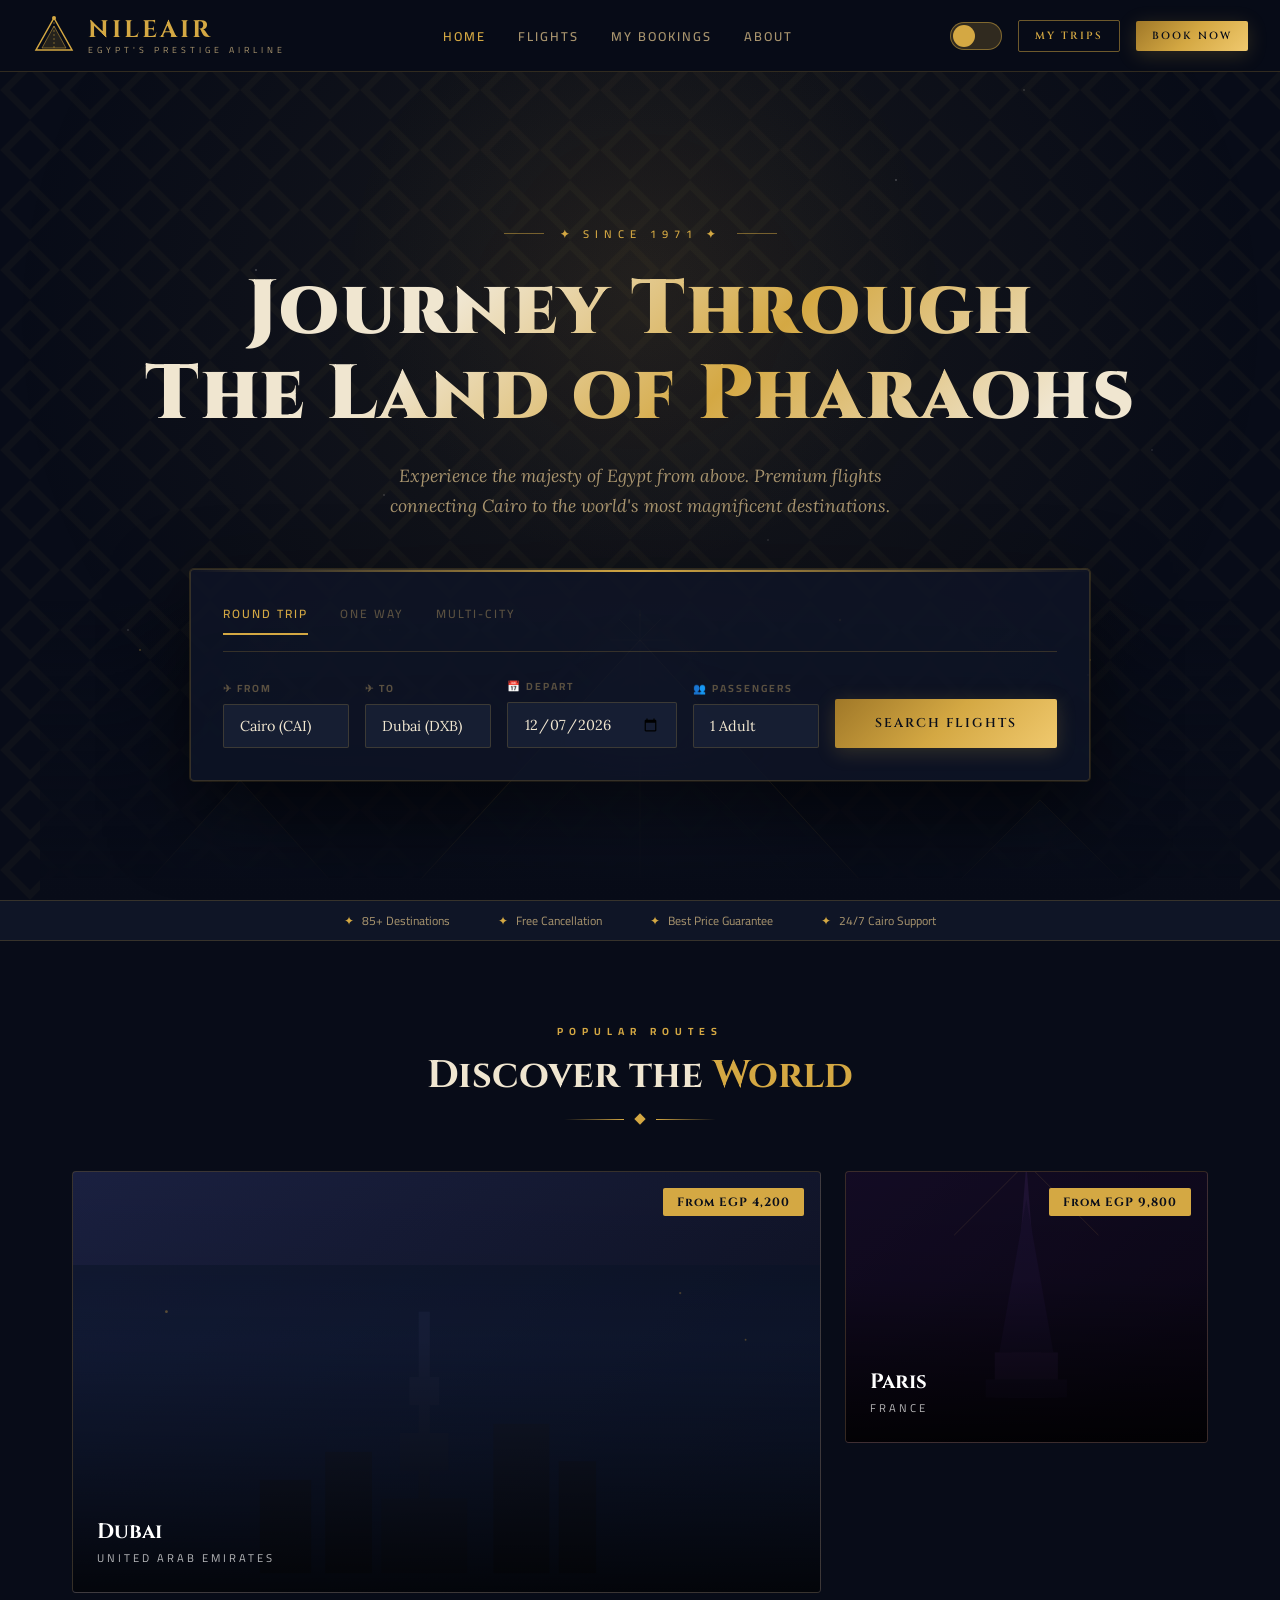
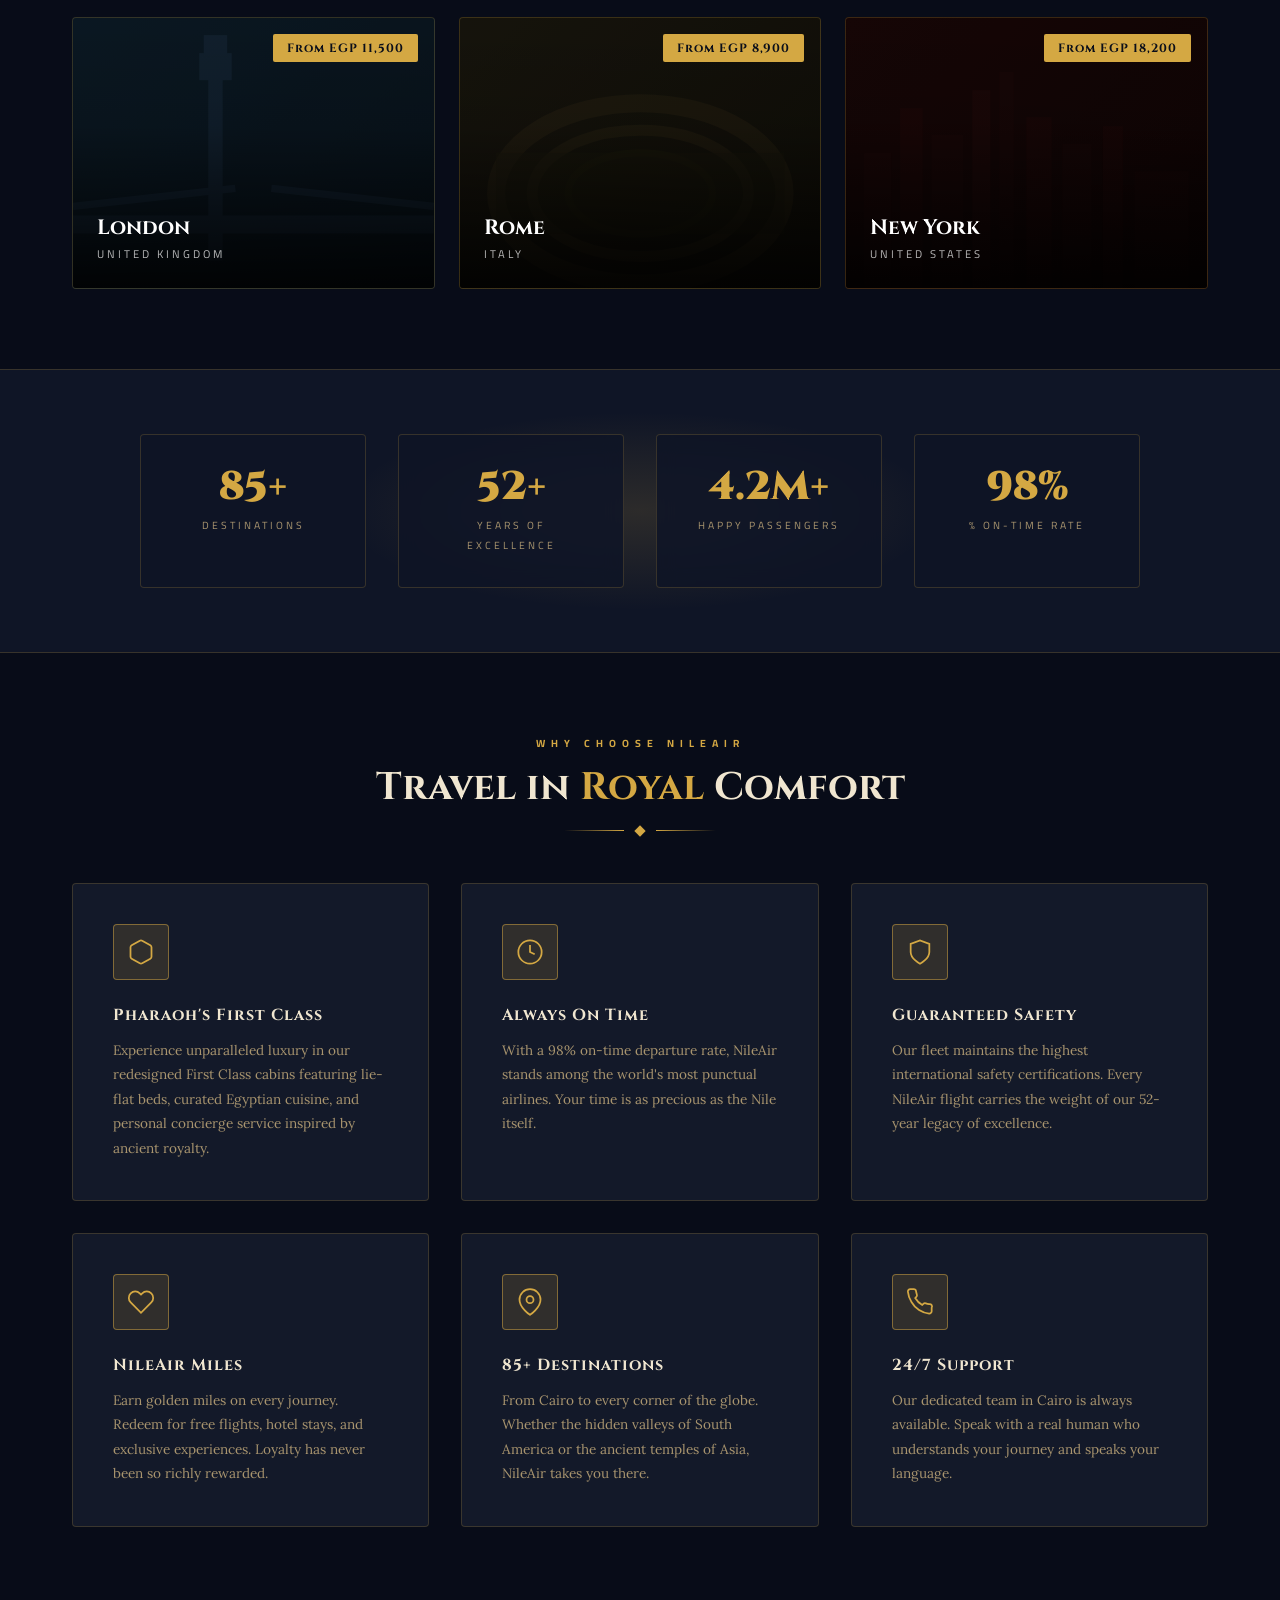
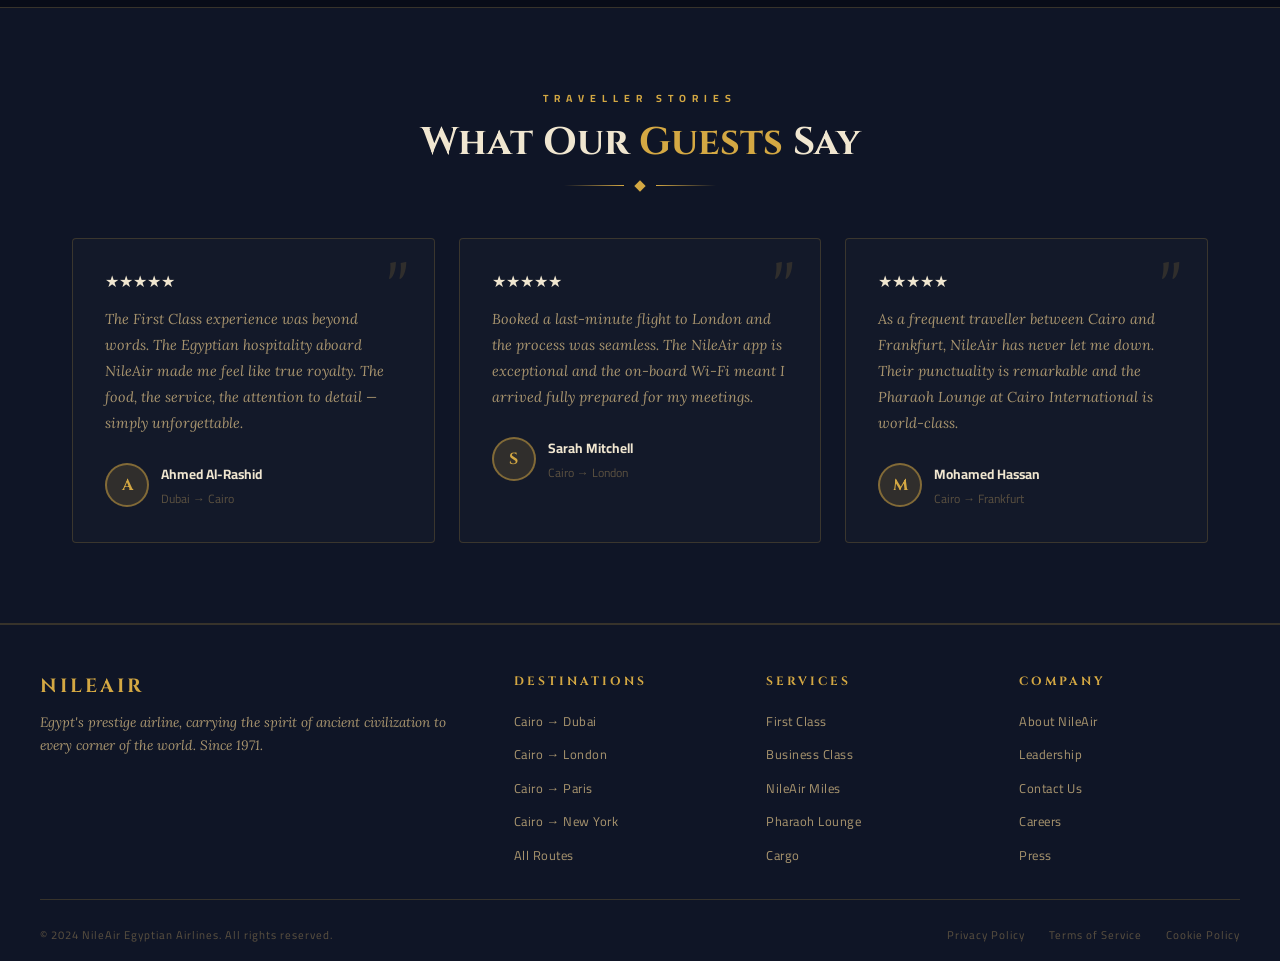
==== index.html @ d5fe1388 "Rename Nileair.html to index.html" ====
<!doctype html>
<html lang="en" data-theme="dark">
  <head>
    <meta charset="UTF-8" />
    <meta name="viewport" content="width=device-width, initial-scale=1.0" />
    <title>NileAir — Egypt's Prestige Airline</title>
    <link rel="preconnect" href="https://fonts.googleapis.com" />
    <link
      href="https://fonts.googleapis.com/css2?family=Cinzel:wght@400;600;700;900&family=Lora:ital,wght@0,400;0,500;0,600;1,400&family=Cairo:wght@300;400;600;700&display=swap"
      rel="stylesheet"
    />
    <link rel="icon" type="image/jpeg" href="plane.png" />

    <style>
      /* ═══════════════════════════════════════════════
   THEME VARIABLES
═══════════════════════════════════════════════ */
      :root[data-theme="dark"] {
        --bg-primary: #080c18;
        --bg-secondary: #0f1526;
        --bg-card: #131929;
        --bg-elevated: #1a2238;
        --bg-glass: rgba(15, 21, 38, 0.85);
        --gold: #d4a843;
        --gold-light: #f0c96e;
        --gold-dark: #a07828;
        --gold-glow: rgba(212, 168, 67, 0.15);
        --accent: #e8c06a;
        --text-primary: #f0e6d0;
        --text-secondary: #a8946e;
        --text-muted: #5a5040;
        --text-on-gold: #0a0e1a;
        --border: rgba(212, 168, 67, 0.2);
        --border-bright: rgba(212, 168, 67, 0.5);
        --shadow: rgba(0, 0, 0, 0.6);
        --shadow-gold: rgba(212, 168, 67, 0.2);
        --nav-bg: rgba(8, 12, 24, 0.95);
        --input-bg: rgba(26, 34, 56, 0.8);
        --success: #4caf84;
        --danger: #e05252;
        --pattern-opacity: 0.04;
        --star-opacity: 1;
      }

      :root[data-theme="light"] {
        --bg-primary: #faf6ee;
        --bg-secondary: #f3ece0;
        --bg-card: #ffffff;
        --bg-elevated: #fff9f0;
        --bg-glass: rgba(250, 246, 238, 0.9);
        --gold: #b8860b;
        --gold-light: #d4a843;
        --gold-dark: #8b6408;
        --gold-glow: rgba(184, 134, 11, 0.1);
        --accent: #c9960c;
        --text-primary: #1a1408;
        --text-secondary: #5a4020;
        --text-muted: #a08040;
        --text-on-gold: #ffffff;
        --border: rgba(184, 134, 11, 0.25);
        --border-bright: rgba(184, 134, 11, 0.6);
        --shadow: rgba(80, 60, 0, 0.15);
        --shadow-gold: rgba(184, 134, 11, 0.15);
        --nav-bg: rgba(250, 246, 238, 0.97);
        --input-bg: rgba(255, 255, 255, 0.9);
        --success: #2e7d52;
        --danger: #c0392b;
        --pattern-opacity: 0.06;
        --star-opacity: 0;
      }

      /* ═══════════════════════════════════════════════
   RESET & BASE
═══════════════════════════════════════════════ */
      *,
      *::before,
      *::after {
        box-sizing: border-box;
        margin: 0;
        padding: 0;
      }

      html {
        scroll-behavior: smooth;
      }

      body {
        font-family: "Lora", serif;
        background: var(--bg-primary);
        color: var(--text-primary);
        min-height: 100vh;
        overflow-x: hidden;
        transition:
          background 0.4s,
          color 0.4s;
      }

      /* Starfield BG for dark theme */
      body::before {
        content: "";
        position: fixed;
        inset: 0;
        background-image:
          radial-gradient(
            1px 1px at 20% 30%,
            rgba(255, 255, 255, 0.6) 0%,
            transparent 100%
          ),
          radial-gradient(
            1px 1px at 80% 10%,
            rgba(255, 255, 255, 0.4) 0%,
            transparent 100%
          ),
          radial-gradient(
            1px 1px at 60% 60%,
            rgba(255, 255, 255, 0.3) 0%,
            transparent 100%
          ),
          radial-gradient(
            1px 1px at 40% 80%,
            rgba(255, 255, 255, 0.5) 0%,
            transparent 100%
          ),
          radial-gradient(
            1px 1px at 90% 50%,
            rgba(255, 255, 255, 0.3) 0%,
            transparent 100%
          ),
          radial-gradient(
            1px 1px at 10% 70%,
            rgba(255, 255, 255, 0.4) 0%,
            transparent 100%
          ),
          radial-gradient(
            1px 1px at 70% 20%,
            rgba(255, 255, 255, 0.6) 0%,
            transparent 100%
          ),
          radial-gradient(
            1px 1px at 50% 45%,
            rgba(255, 255, 255, 0.3) 0%,
            transparent 100%
          ),
          radial-gradient(
            1px 1px at 30% 55%,
            rgba(255, 255, 255, 0.4) 0%,
            transparent 100%
          ),
          radial-gradient(
            1px 1px at 85% 75%,
            rgba(255, 255, 255, 0.5) 0%,
            transparent 100%
          );
        opacity: var(--star-opacity);
        pointer-events: none;
        z-index: 0;
        transition: opacity 0.4s;
      }

      /* Egyptian geometric pattern overlay */
      body::after {
        content: "";
        position: fixed;
        inset: 0;
        background-image: url("data:image/svg+xml,%3Csvg width='60' height='60' viewBox='0 0 60 60' xmlns='http://www.w3.org/2000/svg'%3E%3Cg fill='none' fill-rule='evenodd'%3E%3Cg fill='%23d4a843' fill-opacity='1'%3E%3Cpath d='M30 0 L60 30 L30 60 L0 30 Z M30 10 L50 30 L30 50 L10 30 Z'/%3E%3C/g%3E%3C/g%3E%3C/svg%3E");
        background-size: 60px 60px;
        opacity: var(--pattern-opacity);
        pointer-events: none;
        z-index: 0;
        transition: opacity 0.4s;
      }

      /* ═══════════════════════════════════════════════
   NAVIGATION
═══════════════════════════════════════════════ */
      nav {
        position: fixed;
        top: 0;
        left: 0;
        right: 0;
        z-index: 1000;
        background: var(--nav-bg);
        backdrop-filter: blur(20px);
        border-bottom: 1px solid var(--border);
        padding: 0 2rem;
        height: 72px;
        display: flex;
        align-items: center;
        justify-content: space-between;
        transition: all 0.4s;
      }

      .nav-logo {
        display: flex;
        align-items: center;
        gap: 12px;
        cursor: pointer;
        text-decoration: none;
      }

      .nav-logo-icon {
        width: 44px;
        height: 44px;
        position: relative;
      }

      .logo-text {
        font-family: "Cinzel", serif;
        font-size: 1.5rem;
        font-weight: 700;
        color: var(--gold);
        letter-spacing: 3px;
        text-transform: uppercase;
      }

      .logo-sub {
        font-family: "Cairo", sans-serif;
        font-size: 0.55rem;
        color: var(--text-secondary);
        letter-spacing: 4px;
        text-transform: uppercase;
        display: block;
        margin-top: -4px;
      }

      .nav-links {
        display: flex;
        align-items: center;
        gap: 2rem;
        list-style: none;
      }

      .nav-links a {
        font-family: "Cairo", sans-serif;
        font-size: 0.8rem;
        font-weight: 600;
        color: var(--text-secondary);
        text-decoration: none;
        letter-spacing: 2px;
        text-transform: uppercase;
        transition: color 0.3s;
        cursor: pointer;
      }

      .nav-links a:hover,
      .nav-links a.active {
        color: var(--gold);
      }

      .nav-actions {
        display: flex;
        align-items: center;
        gap: 1rem;
      }

      .theme-toggle {
        width: 52px;
        height: 28px;
        border-radius: 14px;
        background: var(--border);
        border: 1px solid var(--border-bright);
        cursor: pointer;
        position: relative;
        transition: all 0.3s;
        flex-shrink: 0;
      }

      .theme-toggle::after {
        content: "";
        position: absolute;
        width: 22px;
        height: 22px;
        border-radius: 50%;
        background: var(--gold);
        top: 2px;
        left: 2px;
        transition: transform 0.3s;
      }

      [data-theme="light"] .theme-toggle::after {
        transform: translateX(24px);
      }

      .btn {
        font-family: "Cinzel", serif;
        font-size: 0.7rem;
        font-weight: 600;
        letter-spacing: 2px;
        text-transform: uppercase;
        padding: 10px 24px;
        border-radius: 2px;
        cursor: pointer;
        transition: all 0.3s;
        border: none;
        text-decoration: none;
        display: inline-flex;
        align-items: center;
        gap: 8px;
      }

      .btn-gold {
        background: linear-gradient(
          135deg,
          var(--gold-dark),
          var(--gold),
          var(--gold-light)
        );
        color: var(--text-on-gold);
        box-shadow: 0 4px 20px var(--shadow-gold);
      }

      .btn-gold:hover {
        transform: translateY(-2px);
        box-shadow: 0 8px 30px var(--shadow-gold);
      }

      .btn-outline {
        background: transparent;
        color: var(--gold);
        border: 1px solid var(--border-bright);
      }

      .btn-outline:hover {
        background: var(--gold-glow);
        border-color: var(--gold);
      }

      .btn-lg {
        padding: 16px 40px;
        font-size: 0.8rem;
      }
      .btn-sm {
        padding: 8px 16px;
        font-size: 0.65rem;
      }

      /* ═══════════════════════════════════════════════
   PAGE SYSTEM
═══════════════════════════════════════════════ */
      .page {
        display: none;
        min-height: 100vh;
        padding-top: 72px;
        position: relative;
        z-index: 1;
      }

      .page.active {
        display: block;
      }

      /* Page transition */
      @keyframes pageIn {
        from {
          opacity: 0;
          transform: translateY(20px);
        }
        to {
          opacity: 1;
          transform: translateY(0);
        }
      }

      .page.active {
        animation: pageIn 0.5s ease forwards;
      }

      /* ═══════════════════════════════════════════════
   PAGE 1: HOME
═══════════════════════════════════════════════ */
      .hero {
        min-height: calc(100vh - 72px);
        display: flex;
        flex-direction: column;
        justify-content: center;
        align-items: center;
        padding: 4rem 2rem 2rem;
        position: relative;
        overflow: hidden;
      }

      .hero-bg {
        position: absolute;
        inset: 0;
        z-index: -1;
        overflow: hidden;
      }

      .hero-pyramid {
        position: absolute;
        bottom: 0;
        left: 50%;
        transform: translateX(-50%);
        width: 100%;
        max-width: 1200px;
      }

      .hero-gradient {
        position: absolute;
        inset: 0;
        background: radial-gradient(
          ellipse at 50% 30%,
          rgba(212, 168, 67, 0.08) 0%,
          transparent 70%
        );
      }

      .hero-glow {
        position: absolute;
        width: 600px;
        height: 600px;
        border-radius: 50%;
        background: radial-gradient(
          circle,
          rgba(212, 168, 67, 0.06) 0%,
          transparent 70%
        );
        top: -100px;
        left: 50%;
        transform: translateX(-50%);
        pointer-events: none;
      }

      .hero-label {
        font-family: "Cairo", sans-serif;
        font-size: 0.7rem;
        font-weight: 600;
        color: var(--gold);
        letter-spacing: 6px;
        text-transform: uppercase;
        margin-bottom: 1.5rem;
        position: relative;
        display: flex;
        align-items: center;
        gap: 16px;
      }

      .hero-label::before,
      .hero-label::after {
        content: "";
        display: block;
        width: 40px;
        height: 1px;
        background: var(--gold);
        opacity: 0.5;
      }

      .hero-title {
        font-family: "Cinzel", serif;
        font-size: clamp(2.5rem, 6vw, 5rem);
        font-weight: 900;
        text-align: center;
        line-height: 1.1;
        margin-bottom: 1.5rem;
        background: linear-gradient(
          135deg,
          var(--text-primary) 30%,
          var(--gold) 60%,
          var(--text-primary) 90%
        );
        -webkit-background-clip: text;
        -webkit-text-fill-color: transparent;
        background-clip: text;
        letter-spacing: 2px;
      }

      .hero-subtitle {
        font-size: 1.1rem;
        color: var(--text-secondary);
        text-align: center;
        max-width: 500px;
        margin-bottom: 3rem;
        font-style: italic;
        line-height: 1.7;
      }

      /* Search Widget */
      .search-widget {
        background: var(--bg-glass);
        backdrop-filter: blur(30px);
        border: 1px solid var(--border);
        border-radius: 4px;
        padding: 2rem;
        width: 100%;
        max-width: 900px;
        box-shadow:
          0 30px 80px var(--shadow),
          0 0 0 1px var(--border);
        position: relative;
        overflow: hidden;
      }

      .search-widget::before {
        content: "";
        position: absolute;
        top: 0;
        left: 0;
        right: 0;
        height: 2px;
        background: linear-gradient(
          90deg,
          transparent,
          var(--gold),
          transparent
        );
      }

      .search-tabs {
        display: flex;
        gap: 2rem;
        margin-bottom: 1.5rem;
        border-bottom: 1px solid var(--border);
        padding-bottom: 1rem;
      }

      .search-tab {
        font-family: "Cairo", sans-serif;
        font-size: 0.75rem;
        font-weight: 600;
        letter-spacing: 2px;
        text-transform: uppercase;
        color: var(--text-muted);
        cursor: pointer;
        padding-bottom: 8px;
        border-bottom: 2px solid transparent;
        transition: all 0.3s;
        background: none;
        border-top: none;
        border-left: none;
        border-right: none;
      }

      .search-tab.active {
        color: var(--gold);
        border-bottom-color: var(--gold);
      }

      .search-grid {
        display: grid;
        grid-template-columns: 1fr 1fr 1fr 1fr auto;
        gap: 1rem;
        align-items: end;
      }

      .form-group {
        display: flex;
        flex-direction: column;
        gap: 6px;
      }

      .form-label {
        font-family: "Cairo", sans-serif;
        font-size: 0.65rem;
        font-weight: 700;
        color: var(--text-muted);
        letter-spacing: 2px;
        text-transform: uppercase;
      }

      .form-input,
      .form-select {
        background: var(--input-bg);
        border: 1px solid var(--border);
        border-radius: 2px;
        padding: 12px 16px;
        color: var(--text-primary);
        font-family: "Lora", serif;
        font-size: 0.9rem;
        transition:
          border-color 0.3s,
          box-shadow 0.3s;
        outline: none;
        width: 100%;
        appearance: none;
      }

      .form-input:focus,
      .form-select:focus {
        border-color: var(--gold);
        box-shadow: 0 0 0 3px var(--gold-glow);
      }

      .form-input::placeholder {
        color: var(--text-muted);
      }

      /* Destinations */
      .section {
        padding: 5rem 2rem;
        max-width: 1200px;
        margin: 0 auto;
      }

      .section-header {
        text-align: center;
        margin-bottom: 3rem;
      }

      .section-label {
        font-family: "Cairo", sans-serif;
        font-size: 0.65rem;
        font-weight: 700;
        letter-spacing: 6px;
        text-transform: uppercase;
        color: var(--gold);
        margin-bottom: 0.75rem;
        display: block;
      }

      .section-title {
        font-family: "Cinzel", serif;
        font-size: clamp(1.8rem, 3vw, 2.8rem);
        font-weight: 700;
        color: var(--text-primary);
        line-height: 1.2;
      }

      .section-title span {
        color: var(--gold);
      }

      .divider {
        display: flex;
        align-items: center;
        justify-content: center;
        gap: 12px;
        margin: 1rem auto 0;
      }

      .divider-line {
        width: 60px;
        height: 1px;
        background: linear-gradient(90deg, transparent, var(--gold));
      }

      .divider-line:last-child {
        background: linear-gradient(90deg, var(--gold), transparent);
      }

      .divider-diamond {
        width: 8px;
        height: 8px;
        background: var(--gold);
        transform: rotate(45deg);
      }

      .destinations-grid {
        display: grid;
        grid-template-columns: repeat(3, 1fr);
        gap: 1.5rem;
      }

      .dest-card {
        border-radius: 4px;
        overflow: hidden;
        cursor: pointer;
        position: relative;
        aspect-ratio: 4/3;
        border: 1px solid var(--border);
        transition:
          transform 0.4s,
          box-shadow 0.4s;
        background: var(--bg-card);
      }

      .dest-card:hover {
        transform: translateY(-8px);
        box-shadow:
          0 20px 60px var(--shadow),
          0 0 0 1px var(--border-bright);
      }

      .dest-card:first-child {
        grid-column: span 2;
        aspect-ratio: 16/9;
      }

      .dest-img {
        width: 100%;
        height: 100%;
        object-fit: cover;
        transition: transform 0.6s;
      }

      .dest-card:hover .dest-img {
        transform: scale(1.05);
      }

      .dest-overlay {
        position: absolute;
        inset: 0;
        background: linear-gradient(
          to top,
          rgba(0, 0, 0, 0.85) 0%,
          rgba(0, 0, 0, 0.1) 60%,
          transparent 100%
        );
      }

      .dest-info {
        position: absolute;
        bottom: 0;
        left: 0;
        right: 0;
        padding: 1.5rem;
      }

      .dest-city {
        font-family: "Cinzel", serif;
        font-size: 1.3rem;
        font-weight: 700;
        color: #fff;
        display: block;
      }

      .dest-country {
        font-family: "Cairo", sans-serif;
        font-size: 0.7rem;
        color: rgba(255, 255, 255, 0.7);
        letter-spacing: 3px;
        text-transform: uppercase;
      }

      .dest-price {
        position: absolute;
        top: 1rem;
        right: 1rem;
        background: var(--gold);
        color: var(--text-on-gold);
        font-family: "Cinzel", serif;
        font-size: 0.75rem;
        font-weight: 700;
        padding: 6px 14px;
        border-radius: 2px;
        letter-spacing: 1px;
      }

      /* Stats */
      .stats-section {
        background: var(--bg-secondary);
        border-top: 1px solid var(--border);
        border-bottom: 1px solid var(--border);
        padding: 4rem 2rem;
        position: relative;
        overflow: hidden;
      }

      .stats-section::before {
        content: "";
        position: absolute;
        top: 50%;
        left: 50%;
        transform: translate(-50%, -50%);
        width: 600px;
        height: 200px;
        background: radial-gradient(
          ellipse,
          var(--gold-glow) 0%,
          transparent 70%
        );
        pointer-events: none;
      }

      .stats-grid {
        display: grid;
        grid-template-columns: repeat(4, 1fr);
        gap: 2rem;
        max-width: 1000px;
        margin: 0 auto;
      }

      .stat-item {
        text-align: center;
        padding: 2rem;
        border: 1px solid var(--border);
        border-radius: 4px;
        background: var(--bg-glass);
        backdrop-filter: blur(10px);
        transition:
          border-color 0.3s,
          transform 0.3s;
      }

      .stat-item:hover {
        border-color: var(--gold);
        transform: translateY(-4px);
      }

      .stat-number {
        font-family: "Cinzel", serif;
        font-size: 2.5rem;
        font-weight: 900;
        color: var(--gold);
        display: block;
        line-height: 1;
      }

      .stat-label {
        font-family: "Cairo", sans-serif;
        font-size: 0.65rem;
        letter-spacing: 3px;
        text-transform: uppercase;
        color: var(--text-secondary);
        margin-top: 0.5rem;
        display: block;
      }

      /* Features Section */
      .features-grid {
        display: grid;
        grid-template-columns: repeat(3, 1fr);
        gap: 2rem;
      }

      .feature-card {
        background: var(--bg-card);
        border: 1px solid var(--border);
        border-radius: 4px;
        padding: 2.5rem;
        position: relative;
        overflow: hidden;
        transition: all 0.4s;
      }

      .feature-card::before {
        content: "";
        position: absolute;
        top: 0;
        left: 0;
        right: 0;
        height: 2px;
        background: linear-gradient(
          90deg,
          transparent,
          var(--gold),
          transparent
        );
        opacity: 0;
        transition: opacity 0.3s;
      }

      .feature-card:hover {
        border-color: var(--border-bright);
        transform: translateY(-4px);
      }
      .feature-card:hover::before {
        opacity: 1;
      }

      .feature-icon {
        width: 56px;
        height: 56px;
        background: var(--gold-glow);
        border: 1px solid var(--border-bright);
        border-radius: 4px;
        display: flex;
        align-items: center;
        justify-content: center;
        margin-bottom: 1.5rem;
        font-size: 1.5rem;
        transition: background 0.3s;
      }

      .feature-card:hover .feature-icon {
        background: var(--gold);
      }
      .feature-card:hover .feature-icon svg {
        color: var(--text-on-gold);
      }

      .feature-title {
        font-family: "Cinzel", serif;
        font-size: 1rem;
        font-weight: 700;
        color: var(--text-primary);
        margin-bottom: 0.75rem;
        letter-spacing: 1px;
      }

      .feature-desc {
        font-size: 0.85rem;
        color: var(--text-secondary);
        line-height: 1.8;
      }

      /* Testimonials */
      .testimonials-grid {
        display: grid;
        grid-template-columns: repeat(3, 1fr);
        gap: 1.5rem;
      }

      .testimonial-card {
        background: var(--bg-card);
        border: 1px solid var(--border);
        border-radius: 4px;
        padding: 2rem;
        position: relative;
      }

      .testimonial-card::before {
        content: '"';
        position: absolute;
        top: 1rem;
        right: 1.5rem;
        font-family: "Cinzel", serif;
        font-size: 5rem;
        color: var(--gold);
        opacity: 0.15;
        line-height: 1;
      }

      .stars {
        display: flex;
        gap: 4px;
        margin-bottom: 1rem;
      }

      .star {
        color: var(--gold);
        font-size: 0.9rem;
      }

      .testimonial-text {
        font-size: 0.9rem;
        line-height: 1.8;
        color: var(--text-secondary);
        font-style: italic;
        margin-bottom: 1.5rem;
      }

      .testimonial-author {
        display: flex;
        align-items: center;
        gap: 12px;
      }

      .author-avatar {
        width: 44px;
        height: 44px;
        border-radius: 50%;
        border: 2px solid var(--border-bright);
        display: flex;
        align-items: center;
        justify-content: center;
        font-family: "Cinzel", serif;
        font-size: 1rem;
        font-weight: 700;
        color: var(--gold);
        background: var(--gold-glow);
        flex-shrink: 0;
      }

      .author-name {
        font-family: "Cairo", sans-serif;
        font-weight: 700;
        font-size: 0.85rem;
        color: var(--text-primary);
        display: block;
      }

      .author-origin {
        font-size: 0.75rem;
        color: var(--text-muted);
        font-family: "Cairo", sans-serif;
      }

      /* ═══════════════════════════════════════════════
   PAGE 2: SEARCH RESULTS
═══════════════════════════════════════════════ */
      .page-header {
        background: var(--bg-secondary);
        border-bottom: 1px solid var(--border);
        padding: 2rem;
        position: relative;
        overflow: hidden;
      }

      .page-header::before {
        content: "";
        position: absolute;
        inset: 0;
        background: linear-gradient(
          135deg,
          var(--gold-glow) 0%,
          transparent 60%
        );
      }

      .page-header-content {
        max-width: 1200px;
        margin: 0 auto;
        position: relative;
        z-index: 1;
      }

      .page-header h1 {
        font-family: "Cinzel", serif;
        font-size: 1.8rem;
        font-weight: 700;
        color: var(--text-primary);
        margin-bottom: 0.5rem;
      }

      .page-breadcrumb {
        font-family: "Cairo", sans-serif;
        font-size: 0.75rem;
        color: var(--text-muted);
        letter-spacing: 1px;
      }

      .breadcrumb-sep {
        margin: 0 8px;
        color: var(--gold);
      }

      .results-container {
        max-width: 1200px;
        margin: 0 auto;
        padding: 2rem;
        display: grid;
        grid-template-columns: 280px 1fr;
        gap: 2rem;
      }

      /* Filters */
      .filters-panel {
        background: var(--bg-card);
        border: 1px solid var(--border);
        border-radius: 4px;
        padding: 1.5rem;
        height: fit-content;
        position: sticky;
        top: 90px;
      }

      .filter-title {
        font-family: "Cinzel", serif;
        font-size: 0.9rem;
        font-weight: 700;
        color: var(--text-primary);
        letter-spacing: 2px;
        margin-bottom: 1.5rem;
        padding-bottom: 1rem;
        border-bottom: 1px solid var(--border);
        display: flex;
        align-items: center;
        gap: 8px;
      }

      .filter-group {
        margin-bottom: 1.5rem;
        padding-bottom: 1.5rem;
        border-bottom: 1px solid var(--border);
      }

      .filter-group:last-child {
        border-bottom: none;
        margin-bottom: 0;
      }

      .filter-group-label {
        font-family: "Cairo", sans-serif;
        font-size: 0.65rem;
        font-weight: 700;
        letter-spacing: 3px;
        text-transform: uppercase;
        color: var(--text-muted);
        margin-bottom: 1rem;
        display: block;
      }

      .filter-option {
        display: flex;
        align-items: center;
        gap: 10px;
        margin-bottom: 0.75rem;
        cursor: pointer;
      }

      .filter-checkbox {
        width: 18px;
        height: 18px;
        border: 1px solid var(--border-bright);
        border-radius: 2px;
        background: var(--input-bg);
        appearance: none;
        cursor: pointer;
        position: relative;
        flex-shrink: 0;
        transition: all 0.2s;
      }

      .filter-checkbox:checked {
        background: var(--gold);
        border-color: var(--gold);
      }

      .filter-checkbox:checked::after {
        content: "✓";
        position: absolute;
        top: 50%;
        left: 50%;
        transform: translate(-50%, -50%);
        color: var(--text-on-gold);
        font-size: 0.7rem;
        font-weight: 700;
      }

      .filter-option-label {
        font-size: 0.85rem;
        color: var(--text-secondary);
        flex: 1;
      }

      .filter-option-count {
        font-family: "Cairo", sans-serif;
        font-size: 0.7rem;
        color: var(--text-muted);
      }

      .price-range {
        display: flex;
        gap: 0.5rem;
        align-items: center;
      }

      .price-range input {
        flex: 1;
        background: var(--input-bg);
        border: 1px solid var(--border);
        border-radius: 2px;
        padding: 8px 10px;
        color: var(--text-primary);
        font-size: 0.8rem;
        outline: none;
        transition: border-color 0.3s;
      }

      .price-range input:focus {
        border-color: var(--gold);
      }
      .price-range-sep {
        color: var(--text-muted);
        font-size: 0.8rem;
      }

      /* Flight Cards */
      .flights-list {
        display: flex;
        flex-direction: column;
        gap: 1rem;
      }

      .sort-bar {
        display: flex;
        align-items: center;
        gap: 1rem;
        margin-bottom: 1.5rem;
        padding-bottom: 1rem;
        border-bottom: 1px solid var(--border);
      }

      .sort-label {
        font-family: "Cairo", sans-serif;
        font-size: 0.7rem;
        font-weight: 600;
        letter-spacing: 2px;
        text-transform: uppercase;
        color: var(--text-muted);
      }

      .sort-options {
        display: flex;
        gap: 0.5rem;
        flex-wrap: wrap;
      }

      .sort-btn {
        font-family: "Cairo", sans-serif;
        font-size: 0.7rem;
        font-weight: 600;
        letter-spacing: 1px;
        text-transform: uppercase;
        padding: 6px 14px;
        border-radius: 2px;
        cursor: pointer;
        transition: all 0.2s;
        background: transparent;
        border: 1px solid var(--border);
        color: var(--text-secondary);
      }

      .sort-btn.active,
      .sort-btn:hover {
        background: var(--gold-glow);
        border-color: var(--gold);
        color: var(--gold);
      }

      .results-count {
        font-family: "Cairo", sans-serif;
        font-size: 0.75rem;
        color: var(--text-muted);
        margin-left: auto;
      }

      .results-count span {
        color: var(--gold);
        font-weight: 700;
      }

      .flight-card {
        background: var(--bg-card);
        border: 1px solid var(--border);
        border-radius: 4px;
        padding: 1.5rem;
        display: grid;
        grid-template-columns: 1fr auto;
        gap: 1.5rem;
        transition: all 0.3s;
        cursor: pointer;
        position: relative;
        overflow: hidden;
      }

      .flight-card::before {
        content: "";
        position: absolute;
        left: 0;
        top: 0;
        bottom: 0;
        width: 3px;
        background: var(--gold);
        opacity: 0;
        transition: opacity 0.3s;
      }

      .flight-card:hover {
        border-color: var(--border-bright);
        box-shadow: 0 8px 40px var(--shadow);
        transform: translateX(4px);
      }

      .flight-card:hover::before {
        opacity: 1;
      }

      .flight-card.selected {
        border-color: var(--gold);
        background: var(--bg-elevated);
        box-shadow:
          0 0 0 1px var(--gold),
          0 8px 30px var(--shadow-gold);
      }

      .flight-card.selected::before {
        opacity: 1;
      }

      .flight-info {
        display: flex;
        flex-direction: column;
        gap: 1rem;
      }

      .airline-badge {
        display: flex;
        align-items: center;
        gap: 10px;
      }

      .airline-logo-sm {
        width: 36px;
        height: 36px;
        border-radius: 4px;
        background: var(--gold-glow);
        border: 1px solid var(--border-bright);
        display: flex;
        align-items: center;
        justify-content: center;
        font-size: 1rem;
      }

      .airline-name-sm {
        font-family: "Cairo", sans-serif;
        font-size: 0.8rem;
        font-weight: 700;
        color: var(--text-primary);
        display: block;
      }

      .flight-number {
        font-size: 0.7rem;
        color: var(--text-muted);
        font-family: "Cairo", sans-serif;
      }

      .flight-route {
        display: flex;
        align-items: center;
        gap: 1rem;
      }

      .route-time {
        font-family: "Cinzel", serif;
        font-size: 1.5rem;
        font-weight: 700;
        color: var(--text-primary);
      }

      .route-code {
        font-family: "Cairo", sans-serif;
        font-size: 0.7rem;
        color: var(--text-muted);
        letter-spacing: 2px;
        display: block;
        text-align: center;
      }

      .route-line {
        flex: 1;
        display: flex;
        flex-direction: column;
        align-items: center;
        gap: 4px;
      }

      .route-duration {
        font-family: "Cairo", sans-serif;
        font-size: 0.7rem;
        color: var(--gold);
        letter-spacing: 1px;
      }

      .route-bar {
        width: 100%;
        height: 1px;
        background: var(--border-bright);
        position: relative;
      }

      .route-bar::after {
        content: "✈";
        position: absolute;
        top: 50%;
        left: 50%;
        transform: translate(-50%, -50%);
        color: var(--gold);
        font-size: 0.8rem;
        background: var(--bg-card);
        padding: 0 4px;
      }

      .flight-card.selected .route-bar {
        background: var(--gold);
      }

      .route-stops {
        font-family: "Cairo", sans-serif;
        font-size: 0.65rem;
        color: var(--text-muted);
      }

      .route-stops.nonstop {
        color: var(--success);
      }

      .flight-tags {
        display: flex;
        gap: 0.5rem;
        flex-wrap: wrap;
      }

      .tag {
        font-family: "Cairo", sans-serif;
        font-size: 0.6rem;
        font-weight: 600;
        letter-spacing: 1px;
        text-transform: uppercase;
        padding: 4px 10px;
        border-radius: 2px;
        background: var(--gold-glow);
        color: var(--gold);
        border: 1px solid var(--border);
      }

      .flight-price-col {
        display: flex;
        flex-direction: column;
        align-items: flex-end;
        justify-content: space-between;
        min-width: 160px;
      }

      .flight-class-tabs {
        display: flex;
        gap: 4px;
      }

      .class-tab {
        font-family: "Cairo", sans-serif;
        font-size: 0.6rem;
        font-weight: 600;
        letter-spacing: 1px;
        text-transform: uppercase;
        padding: 4px 8px;
        border-radius: 2px;
        cursor: pointer;
        border: 1px solid var(--border);
        background: transparent;
        color: var(--text-muted);
        transition: all 0.2s;
      }

      .class-tab.active {
        background: var(--gold);
        border-color: var(--gold);
        color: var(--text-on-gold);
      }

      .flight-price {
        text-align: right;
      }

      .price-from {
        font-family: "Cairo", sans-serif;
        font-size: 0.65rem;
        color: var(--text-muted);
        text-transform: uppercase;
        letter-spacing: 1px;
      }

      .price-amount {
        font-family: "Cinzel", serif;
        font-size: 1.8rem;
        font-weight: 900;
        color: var(--gold);
        line-height: 1;
      }

      .price-amount span {
        font-size: 0.9rem;
        font-weight: 400;
        color: var(--text-muted);
      }

      .price-per {
        font-family: "Cairo", sans-serif;
        font-size: 0.65rem;
        color: var(--text-muted);
      }

      /* ═══════════════════════════════════════════════
   PAGE 3: SEAT SELECTION
═══════════════════════════════════════════════ */
      .seat-page-layout {
        max-width: 1100px;
        margin: 0 auto;
        padding: 2rem;
        display: grid;
        grid-template-columns: 1fr 320px;
        gap: 2rem;
      }

      .seat-map-container {
        background: var(--bg-card);
        border: 1px solid var(--border);
        border-radius: 4px;
        padding: 2rem;
      }

      .seat-map-header {
        text-align: center;
        margin-bottom: 2rem;
      }

      .seat-map-header h2 {
        font-family: "Cinzel", serif;
        font-size: 1.2rem;
        font-weight: 700;
        color: var(--text-primary);
        letter-spacing: 2px;
      }

      .seat-legend {
        display: flex;
        gap: 1.5rem;
        justify-content: center;
        margin-top: 1rem;
        flex-wrap: wrap;
      }

      .legend-item {
        display: flex;
        align-items: center;
        gap: 6px;
        font-family: "Cairo", sans-serif;
        font-size: 0.7rem;
        color: var(--text-secondary);
      }

      .legend-seat {
        width: 18px;
        height: 18px;
        border-radius: 3px;
        border: 1px solid transparent;
      }

      .legend-available {
        background: var(--bg-elevated);
        border-color: var(--border-bright);
      }
      .legend-selected {
        background: var(--gold);
        border-color: var(--gold-dark);
      }
      .legend-occupied {
        background: var(--text-muted);
        opacity: 0.4;
      }
      .legend-business {
        background: rgba(212, 168, 67, 0.2);
        border-color: var(--gold);
      }
      .legend-first {
        background: rgba(212, 168, 67, 0.35);
        border-color: var(--gold);
      }

      .plane-container {
        max-width: 500px;
        margin: 0 auto;
      }

      .plane-nose {
        width: 120px;
        height: 60px;
        background: var(--bg-elevated);
        border: 1px solid var(--border);
        border-radius: 60px 60px 0 0;
        margin: 0 auto;
        display: flex;
        align-items: flex-start;
        justify-content: center;
        padding-top: 10px;
      }

      .plane-body {
        background: var(--bg-elevated);
        border: 1px solid var(--border);
        border-top: none;
        padding: 1rem;
        position: relative;
      }

      .plane-section-label {
        text-align: center;
        font-family: "Cinzel", serif;
        font-size: 0.65rem;
        font-weight: 700;
        letter-spacing: 3px;
        text-transform: uppercase;
        padding: 6px;
        margin: 0.5rem 0;
        border-radius: 2px;
      }

      .section-first {
        color: var(--gold);
        background: rgba(212, 168, 67, 0.1);
        border: 1px solid var(--gold);
      }
      .section-business {
        color: var(--accent);
        background: rgba(212, 168, 67, 0.05);
        border: 1px solid var(--border-bright);
      }
      .section-economy {
        color: var(--text-muted);
        background: transparent;
        border: 1px solid var(--border);
      }

      .seat-row {
        display: flex;
        align-items: center;
        gap: 4px;
        margin-bottom: 4px;
        justify-content: center;
      }

      .row-num {
        font-family: "Cairo", sans-serif;
        font-size: 0.6rem;
        color: var(--text-muted);
        width: 20px;
        text-align: right;
        flex-shrink: 0;
      }

      .aisle {
        width: 20px;
        flex-shrink: 0;
      }

      .seat {
        width: 28px;
        height: 28px;
        border-radius: 4px 4px 6px 6px;
        border: 1px solid var(--border);
        background: var(--bg-card);
        cursor: pointer;
        transition: all 0.2s;
        position: relative;
        font-family: "Cairo", sans-serif;
        font-size: 0.55rem;
        display: flex;
        align-items: center;
        justify-content: center;
        color: transparent;
      }

      .seat:hover:not(.occupied) {
        background: var(--gold-glow);
        border-color: var(--gold);
        transform: scale(1.1);
      }

      .seat.selected {
        background: var(--gold);
        border-color: var(--gold-dark);
        color: var(--text-on-gold);
      }

      .seat.occupied {
        background: var(--bg-secondary);
        border-color: var(--border);
        cursor: not-allowed;
        opacity: 0.4;
      }

      .seat.first-class {
        background: rgba(212, 168, 67, 0.15);
        border-color: var(--gold);
        width: 34px;
        height: 34px;
      }

      .seat.business {
        background: rgba(212, 168, 67, 0.07);
        border-color: var(--border-bright);
        width: 30px;
        height: 30px;
      }

      .plane-tail {
        width: 80px;
        height: 40px;
        background: var(--bg-elevated);
        border: 1px solid var(--border);
        border-top: none;
        border-radius: 0 0 40px 40px;
        margin: 0 auto;
      }

      /* Seat Summary Panel */
      .seat-summary {
        background: var(--bg-card);
        border: 1px solid var(--border);
        border-radius: 4px;
        padding: 1.5rem;
        height: fit-content;
        position: sticky;
        top: 90px;
      }

      .summary-title {
        font-family: "Cinzel", serif;
        font-size: 0.9rem;
        font-weight: 700;
        color: var(--text-primary);
        letter-spacing: 2px;
        margin-bottom: 1.5rem;
        padding-bottom: 1rem;
        border-bottom: 1px solid var(--border);
      }

      .summary-flight-info {
        background: var(--bg-elevated);
        border: 1px solid var(--border);
        border-radius: 4px;
        padding: 1rem;
        margin-bottom: 1.5rem;
      }

      .summary-route {
        display: flex;
        align-items: center;
        justify-content: space-between;
        margin-bottom: 0.5rem;
      }

      .summary-airport {
        font-family: "Cinzel", serif;
        font-size: 1.2rem;
        font-weight: 700;
        color: var(--text-primary);
      }

      .summary-arrow {
        color: var(--gold);
        font-size: 0.8rem;
      }

      .summary-detail {
        font-family: "Cairo", sans-serif;
        font-size: 0.7rem;
        color: var(--text-muted);
        letter-spacing: 1px;
      }

      .selected-seats-list {
        margin-bottom: 1.5rem;
      }

      .selected-seat-item {
        display: flex;
        justify-content: space-between;
        align-items: center;
        padding: 0.75rem 0;
        border-bottom: 1px solid var(--border);
      }

      .seat-id {
        font-family: "Cinzel", serif;
        font-size: 1rem;
        font-weight: 700;
        color: var(--gold);
      }

      .seat-class {
        font-family: "Cairo", sans-serif;
        font-size: 0.7rem;
        color: var(--text-muted);
        letter-spacing: 1px;
      }

      .seat-price {
        font-family: "Cairo", sans-serif;
        font-size: 0.8rem;
        font-weight: 700;
        color: var(--text-primary);
      }

      .no-seats-msg {
        text-align: center;
        padding: 2rem;
        color: var(--text-muted);
        font-family: "Cairo", sans-serif;
        font-size: 0.8rem;
      }

      .price-breakdown {
        background: var(--bg-elevated);
        border: 1px solid var(--border);
        border-radius: 4px;
        padding: 1rem;
        margin-bottom: 1.5rem;
      }

      .price-row {
        display: flex;
        justify-content: space-between;
        margin-bottom: 0.5rem;
        font-family: "Cairo", sans-serif;
        font-size: 0.8rem;
        color: var(--text-secondary);
      }

      .price-row.total {
        border-top: 1px solid var(--border);
        padding-top: 0.5rem;
        margin-top: 0.5rem;
        color: var(--gold);
        font-weight: 700;
        font-size: 0.9rem;
      }

      /* ═══════════════════════════════════════════════
   PAGE 4: PASSENGER DETAILS
═══════════════════════════════════════════════ */
      .booking-layout {
        max-width: 1100px;
        margin: 0 auto;
        padding: 2rem;
        display: grid;
        grid-template-columns: 1fr 340px;
        gap: 2rem;
      }

      .form-card {
        background: var(--bg-card);
        border: 1px solid var(--border);
        border-radius: 4px;
        padding: 2rem;
        margin-bottom: 1.5rem;
      }

      .form-card-title {
        font-family: "Cinzel", serif;
        font-size: 1rem;
        font-weight: 700;
        color: var(--text-primary);
        letter-spacing: 2px;
        margin-bottom: 1.5rem;
        padding-bottom: 1rem;
        border-bottom: 1px solid var(--border);
        display: flex;
        align-items: center;
        gap: 10px;
      }

      .form-card-title .step-badge {
        width: 28px;
        height: 28px;
        border-radius: 50%;
        background: var(--gold);
        color: var(--text-on-gold);
        display: flex;
        align-items: center;
        justify-content: center;
        font-size: 0.75rem;
        font-weight: 700;
        flex-shrink: 0;
      }

      .form-2col {
        display: grid;
        grid-template-columns: 1fr 1fr;
        gap: 1rem;
      }

      .form-3col {
        display: grid;
        grid-template-columns: 1fr 1fr 1fr;
        gap: 1rem;
      }

      .extras-grid {
        display: grid;
        grid-template-columns: 1fr 1fr;
        gap: 1rem;
      }

      .extra-card {
        border: 1px solid var(--border);
        border-radius: 4px;
        padding: 1rem;
        cursor: pointer;
        transition: all 0.3s;
        position: relative;
      }

      .extra-card:hover {
        border-color: var(--border-bright);
      }
      .extra-card.selected {
        border-color: var(--gold);
        background: var(--gold-glow);
      }

      .extra-card input {
        display: none;
      }

      .extra-icon {
        font-size: 1.5rem;
        margin-bottom: 0.5rem;
        display: block;
      }

      .extra-name {
        font-family: "Cairo", sans-serif;
        font-size: 0.8rem;
        font-weight: 700;
        color: var(--text-primary);
        display: block;
        margin-bottom: 0.25rem;
      }

      .extra-desc {
        font-size: 0.75rem;
        color: var(--text-muted);
        display: block;
        margin-bottom: 0.5rem;
      }

      .extra-price {
        font-family: "Cinzel", serif;
        font-size: 0.85rem;
        font-weight: 700;
        color: var(--gold);
      }

      .extra-check {
        position: absolute;
        top: 0.75rem;
        right: 0.75rem;
        width: 22px;
        height: 22px;
        border-radius: 50%;
        border: 1px solid var(--border);
        display: flex;
        align-items: center;
        justify-content: center;
        font-size: 0.7rem;
        transition: all 0.2s;
      }

      .extra-card.selected .extra-check {
        background: var(--gold);
        border-color: var(--gold);
        color: var(--text-on-gold);
      }

      /* Booking Sidebar */
      .booking-sidebar {
        position: sticky;
        top: 90px;
        height: fit-content;
      }

      .order-card {
        background: var(--bg-card);
        border: 1px solid var(--border);
        border-radius: 4px;
        padding: 1.5rem;
        margin-bottom: 1rem;
      }

      .order-title {
        font-family: "Cinzel", serif;
        font-size: 0.85rem;
        font-weight: 700;
        letter-spacing: 2px;
        color: var(--text-primary);
        margin-bottom: 1rem;
        padding-bottom: 0.75rem;
        border-bottom: 1px solid var(--border);
      }

      .order-item {
        display: flex;
        justify-content: space-between;
        font-family: "Cairo", sans-serif;
        font-size: 0.8rem;
        color: var(--text-secondary);
        margin-bottom: 0.75rem;
      }

      .order-total {
        display: flex;
        justify-content: space-between;
        font-family: "Cinzel", serif;
        font-size: 1rem;
        font-weight: 700;
        color: var(--text-primary);
        border-top: 1px solid var(--border);
        padding-top: 0.75rem;
        margin-top: 0.75rem;
      }

      .order-total span:last-child {
        color: var(--gold);
      }

      /* ═══════════════════════════════════════════════
   PAGE 5: PAYMENT
═══════════════════════════════════════════════ */
      .payment-layout {
        max-width: 1000px;
        margin: 0 auto;
        padding: 2rem;
        display: grid;
        grid-template-columns: 1fr 340px;
        gap: 2rem;
      }

      /* Credit Card Visual */
      .credit-card-visual {
        perspective: 1000px;
        margin-bottom: 2rem;
        cursor: pointer;
      }

      .card-inner {
        position: relative;
        width: 100%;
        max-width: 380px;
        height: 220px;
        transform-style: preserve-3d;
        transition: transform 0.6s;
      }

      .credit-card-visual.flipped .card-inner {
        transform: rotateY(180deg);
      }

      .card-front,
      .card-back {
        position: absolute;
        inset: 0;
        border-radius: 16px;
        backface-visibility: hidden;
        padding: 1.5rem;
        background: linear-gradient(
          135deg,
          #1a2744 0%,
          #0d1525 50%,
          #2a1f00 100%
        );
        border: 1px solid var(--gold);
        overflow: hidden;
      }

      .card-front::before {
        content: "";
        position: absolute;
        top: -50%;
        right: -20%;
        width: 300px;
        height: 300px;
        border-radius: 50%;
        background: rgba(212, 168, 67, 0.08);
      }

      .card-back {
        transform: rotateY(180deg);
        background: linear-gradient(135deg, #0d1525 0%, #1a2744 100%);
      }

      .card-chip {
        width: 44px;
        height: 34px;
        border-radius: 6px;
        background: linear-gradient(
          135deg,
          var(--gold-light),
          var(--gold-dark)
        );
        margin-bottom: 1rem;
        position: relative;
        overflow: hidden;
      }

      .card-chip::after {
        content: "";
        position: absolute;
        top: 50%;
        left: 0;
        right: 0;
        height: 1px;
        background: rgba(0, 0, 0, 0.3);
      }

      .card-number-display {
        font-family: "Courier New", monospace;
        font-size: 1.25rem;
        color: #fff;
        letter-spacing: 4px;
        margin-bottom: 1.5rem;
      }

      .card-bottom {
        display: flex;
        justify-content: space-between;
        align-items: flex-end;
      }

      .card-holder-label {
        font-size: 0.55rem;
        color: rgba(255, 255, 255, 0.5);
        letter-spacing: 2px;
        text-transform: uppercase;
        display: block;
        margin-bottom: 4px;
      }
      .card-holder-name {
        font-family: "Cinzel", serif;
        color: #fff;
        font-size: 0.9rem;
        letter-spacing: 2px;
        text-transform: uppercase;
      }
      .card-expires-label {
        font-size: 0.55rem;
        color: rgba(255, 255, 255, 0.5);
        letter-spacing: 2px;
        text-transform: uppercase;
        display: block;
        margin-bottom: 4px;
        text-align: right;
      }
      .card-expires-date {
        font-family: "Courier New", monospace;
        color: #fff;
        font-size: 0.9rem;
        text-align: right;
      }

      .card-brand {
        position: absolute;
        top: 1.5rem;
        right: 1.5rem;
        display: flex;
        gap: -6px;
      }

      .card-circle {
        width: 34px;
        height: 34px;
        border-radius: 50%;
        opacity: 0.8;
      }

      .card-circle-1 {
        background: #eb001b;
        margin-right: -12px;
      }
      .card-circle-2 {
        background: #f79e1b;
      }

      .card-stripe {
        height: 48px;
        background: rgba(0, 0, 0, 0.4);
        margin: 1rem -1.5rem;
      }

      .card-cvv {
        background: rgba(255, 255, 255, 0.9);
        border-radius: 4px;
        padding: 8px 16px;
        text-align: right;
        font-family: "Courier New", monospace;
        color: #333;
        font-size: 0.9rem;
        width: 80px;
        margin-left: auto;
      }

      .payment-methods {
        display: flex;
        gap: 1rem;
        margin-bottom: 1.5rem;
      }

      .pay-method {
        flex: 1;
        padding: 0.75rem;
        border: 1px solid var(--border);
        border-radius: 4px;
        cursor: pointer;
        display: flex;
        align-items: center;
        justify-content: center;
        gap: 8px;
        font-family: "Cairo", sans-serif;
        font-size: 0.75rem;
        font-weight: 600;
        color: var(--text-secondary);
        background: transparent;
        transition: all 0.2s;
      }

      .pay-method.active {
        border-color: var(--gold);
        color: var(--gold);
        background: var(--gold-glow);
      }

      /* ═══════════════════════════════════════════════
   PAGE 6: CONFIRMATION
═══════════════════════════════════════════════ */
      .confirmation-page {
        max-width: 900px;
        margin: 0 auto;
        padding: 3rem 2rem;
      }

      .confirmation-header {
        text-align: center;
        margin-bottom: 3rem;
      }

      .success-icon {
        width: 80px;
        height: 80px;
        border-radius: 50%;
        background: rgba(76, 175, 132, 0.15);
        border: 2px solid var(--success);
        display: flex;
        align-items: center;
        justify-content: center;
        margin: 0 auto 1.5rem;
        font-size: 2rem;
        animation: successPop 0.6s cubic-bezier(0.175, 0.885, 0.32, 1.275);
      }

      @keyframes successPop {
        from {
          transform: scale(0);
          opacity: 0;
        }
        to {
          transform: scale(1);
          opacity: 1;
        }
      }

      .confirmation-header h1 {
        font-family: "Cinzel", serif;
        font-size: 2rem;
        font-weight: 700;
        color: var(--text-primary);
        margin-bottom: 0.5rem;
      }

      .confirmation-header p {
        color: var(--text-secondary);
        font-size: 0.95rem;
      }

      /* Boarding Pass */
      .boarding-pass {
        background: var(--bg-card);
        border: 1px solid var(--border);
        border-radius: 4px;
        overflow: hidden;
        margin-bottom: 2rem;
        position: relative;
        box-shadow: 0 20px 60px var(--shadow);
      }

      .boarding-pass::before {
        content: "";
        position: absolute;
        top: 0;
        left: 0;
        right: 0;
        height: 4px;
        background: linear-gradient(
          90deg,
          var(--gold-dark),
          var(--gold),
          var(--gold-light),
          var(--gold),
          var(--gold-dark)
        );
      }

      .bp-header {
        display: flex;
        justify-content: space-between;
        align-items: center;
        padding: 1.5rem 2rem;
        background: var(--bg-elevated);
        border-bottom: 1px solid var(--border);
      }

      .bp-airline {
        font-family: "Cinzel", serif;
        font-size: 1.5rem;
        font-weight: 900;
        color: var(--gold);
        letter-spacing: 3px;
      }

      .bp-class-badge {
        font-family: "Cairo", sans-serif;
        font-size: 0.65rem;
        font-weight: 700;
        letter-spacing: 3px;
        text-transform: uppercase;
        padding: 6px 16px;
        border: 1px solid var(--gold);
        border-radius: 2px;
        color: var(--gold);
      }

      .bp-body {
        padding: 2rem;
        display: grid;
        grid-template-columns: 1fr auto 1fr;
        gap: 2rem;
        align-items: center;
      }

      .bp-city {
        font-family: "Cinzel", serif;
        font-size: 3rem;
        font-weight: 900;
        color: var(--text-primary);
        line-height: 1;
      }

      .bp-city-name {
        font-family: "Cairo", sans-serif;
        font-size: 0.75rem;
        color: var(--text-secondary);
        letter-spacing: 3px;
        text-transform: uppercase;
        display: block;
        margin-top: 4px;
      }

      .bp-city-time {
        font-family: "Cinzel", serif;
        font-size: 1.2rem;
        color: var(--gold);
        font-weight: 600;
        display: block;
        margin-top: 8px;
      }

      .bp-middle {
        text-align: center;
        display: flex;
        flex-direction: column;
        align-items: center;
        gap: 8px;
      }

      .bp-plane-icon {
        font-size: 2rem;
        color: var(--gold);
      }

      .bp-duration {
        font-family: "Cairo", sans-serif;
        font-size: 0.7rem;
        color: var(--text-muted);
        letter-spacing: 2px;
        text-transform: uppercase;
      }

      .bp-arrow {
        width: 100%;
        height: 1px;
        background: linear-gradient(
          90deg,
          transparent,
          var(--gold),
          transparent
        );
        margin: 4px 0;
      }

      .bp-right {
        text-align: right;
      }

      .bp-divider {
        border: none;
        border-top: 1px dashed var(--border-bright);
        margin: 0;
        position: relative;
      }

      .bp-divider::before,
      .bp-divider::after {
        content: "";
        position: absolute;
        top: 50%;
        transform: translateY(-50%);
        width: 24px;
        height: 24px;
        border-radius: 50%;
        background: var(--bg-primary);
        border: 1px solid var(--border);
      }

      .bp-divider::before {
        left: -12px;
      }
      .bp-divider::after {
        right: -12px;
      }

      .bp-footer {
        padding: 1.5rem 2rem;
        display: grid;
        grid-template-columns: repeat(5, 1fr) auto;
        gap: 1rem;
        align-items: center;
      }

      .bp-detail-label {
        font-family: "Cairo", sans-serif;
        font-size: 0.6rem;
        font-weight: 700;
        letter-spacing: 3px;
        text-transform: uppercase;
        color: var(--text-muted);
        display: block;
        margin-bottom: 4px;
      }

      .bp-detail-value {
        font-family: "Cinzel", serif;
        font-size: 0.9rem;
        font-weight: 700;
        color: var(--text-primary);
      }

      .bp-barcode {
        display: flex;
        gap: 2px;
        align-items: flex-end;
        height: 50px;
      }

      .barcode-bar {
        width: 3px;
        background: var(--text-primary);
        border-radius: 1px;
      }

      .booking-ref-card {
        background: var(--bg-elevated);
        border: 2px solid var(--gold);
        border-radius: 4px;
        padding: 2rem;
        text-align: center;
        margin-bottom: 2rem;
      }

      .ref-label {
        font-family: "Cairo", sans-serif;
        font-size: 0.65rem;
        font-weight: 700;
        letter-spacing: 4px;
        text-transform: uppercase;
        color: var(--text-muted);
        display: block;
        margin-bottom: 0.5rem;
      }

      .ref-code {
        font-family: "Cinzel", serif;
        font-size: 2.5rem;
        font-weight: 900;
        color: var(--gold);
        letter-spacing: 8px;
      }

      .confirmation-actions {
        display: flex;
        gap: 1rem;
        justify-content: center;
      }

      /* ═══════════════════════════════════════════════
   PAGE 7: MY BOOKINGS
═══════════════════════════════════════════════ */
      .bookings-container {
        max-width: 900px;
        margin: 0 auto;
        padding: 2rem;
      }

      .bookings-filters {
        display: flex;
        gap: 0.5rem;
        margin-bottom: 2rem;
      }

      .booking-filter-btn {
        font-family: "Cairo", sans-serif;
        font-size: 0.7rem;
        font-weight: 600;
        letter-spacing: 2px;
        text-transform: uppercase;
        padding: 8px 20px;
        border-radius: 2px;
        cursor: pointer;
        border: 1px solid var(--border);
        background: transparent;
        color: var(--text-secondary);
        transition: all 0.2s;
      }

      .booking-filter-btn.active {
        background: var(--gold);
        border-color: var(--gold);
        color: var(--text-on-gold);
      }

      .booking-record {
        background: var(--bg-card);
        border: 1px solid var(--border);
        border-radius: 4px;
        padding: 1.5rem;
        margin-bottom: 1rem;
        display: grid;
        grid-template-columns: auto 1fr auto auto;
        gap: 1.5rem;
        align-items: center;
        transition: all 0.3s;
        cursor: pointer;
      }

      .booking-record:hover {
        border-color: var(--border-bright);
        box-shadow: 0 4px 20px var(--shadow);
      }

      .booking-status {
        width: 12px;
        height: 12px;
        border-radius: 50%;
        flex-shrink: 0;
      }

      .status-confirmed {
        background: var(--success);
        box-shadow: 0 0 8px var(--success);
      }
      .status-upcoming {
        background: var(--gold);
        box-shadow: 0 0 8px var(--gold);
      }
      .status-completed {
        background: var(--text-muted);
      }
      .status-cancelled {
        background: var(--danger);
      }

      .booking-route-info {
      }

      .booking-route-label {
        font-family: "Cinzel", serif;
        font-size: 1rem;
        font-weight: 700;
        color: var(--text-primary);
        margin-bottom: 4px;
      }

      .booking-details {
        font-family: "Cairo", sans-serif;
        font-size: 0.7rem;
        color: var(--text-muted);
        letter-spacing: 1px;
      }

      .booking-date {
        text-align: right;
      }

      .booking-date-main {
        font-family: "Cairo", sans-serif;
        font-size: 0.85rem;
        font-weight: 600;
        color: var(--text-primary);
        display: block;
      }

      .booking-date-time {
        font-family: "Cairo", sans-serif;
        font-size: 0.7rem;
        color: var(--text-muted);
      }

      .booking-price-col {
        text-align: right;
      }

      .booking-price-amount {
        font-family: "Cinzel", serif;
        font-size: 1.1rem;
        font-weight: 700;
        color: var(--gold);
        display: block;
      }

      .booking-status-label {
        font-family: "Cairo", sans-serif;
        font-size: 0.65rem;
        font-weight: 700;
        letter-spacing: 2px;
        text-transform: uppercase;
      }

      .label-confirmed {
        color: var(--success);
      }
      .label-upcoming {
        color: var(--gold);
      }
      .label-completed {
        color: var(--text-muted);
      }
      .label-cancelled {
        color: var(--danger);
      }

      /* ═══════════════════════════════════════════════
   PAGE 8: ABOUT / CONTACT
═══════════════════════════════════════════════ */
      .about-hero {
        background: var(--bg-secondary);
        border-bottom: 1px solid var(--border);
        padding: 4rem 2rem;
        text-align: center;
        position: relative;
        overflow: hidden;
      }

      .about-hero::before {
        content: "";
        position: absolute;
        inset: 0;
        background: radial-gradient(
          ellipse at 50% 100%,
          rgba(212, 168, 67, 0.1) 0%,
          transparent 70%
        );
      }

      .about-hero h1 {
        font-family: "Cinzel", serif;
        font-size: clamp(2rem, 4vw, 3.5rem);
        font-weight: 900;
        color: var(--text-primary);
        margin-bottom: 1rem;
        position: relative;
        z-index: 1;
      }

      .about-hero h1 span {
        color: var(--gold);
      }

      .about-hero p {
        max-width: 600px;
        margin: 0 auto;
        color: var(--text-secondary);
        line-height: 1.8;
        font-style: italic;
        position: relative;
        z-index: 1;
      }

      .about-content {
        max-width: 1200px;
        margin: 0 auto;
        padding: 4rem 2rem;
      }

      .about-grid {
        display: grid;
        grid-template-columns: 1fr 1fr;
        gap: 4rem;
        align-items: center;
        margin-bottom: 4rem;
      }

      .about-text h2 {
        font-family: "Cinzel", serif;
        font-size: 1.8rem;
        font-weight: 700;
        color: var(--text-primary);
        margin-bottom: 1rem;
        line-height: 1.3;
      }

      .about-text h2 span {
        color: var(--gold);
      }

      .about-text p {
        color: var(--text-secondary);
        line-height: 1.9;
        margin-bottom: 1rem;
        font-size: 0.95rem;
      }

      .about-image-placeholder {
        aspect-ratio: 4/3;
        border-radius: 4px;
        overflow: hidden;
        border: 1px solid var(--border);
        background: var(--bg-elevated);
        display: flex;
        align-items: center;
        justify-content: center;
        position: relative;
      }

      .leadership-grid {
        display: grid;
        grid-template-columns: repeat(3, 1fr);
        gap: 1.5rem;
        margin-bottom: 4rem;
      }

      .leader-card {
        background: var(--bg-card);
        border: 1px solid var(--border);
        border-radius: 4px;
        padding: 2rem;
        text-align: center;
        transition: all 0.3s;
      }

      .leader-card:hover {
        border-color: var(--border-bright);
        transform: translateY(-4px);
      }

      .leader-avatar {
        width: 80px;
        height: 80px;
        border-radius: 50%;
        border: 2px solid var(--gold);
        display: flex;
        align-items: center;
        justify-content: center;
        font-family: "Cinzel", serif;
        font-size: 1.5rem;
        font-weight: 700;
        color: var(--gold);
        background: var(--gold-glow);
        margin: 0 auto 1rem;
      }

      .leader-name {
        font-family: "Cinzel", serif;
        font-size: 0.95rem;
        font-weight: 700;
        color: var(--text-primary);
        display: block;
        margin-bottom: 4px;
      }

      .leader-title {
        font-family: "Cairo", sans-serif;
        font-size: 0.7rem;
        color: var(--gold);
        letter-spacing: 2px;
        text-transform: uppercase;
        display: block;
      }

      /* Contact Section */
      .contact-section {
        background: var(--bg-secondary);
        border-top: 1px solid var(--border);
        border-bottom: 1px solid var(--border);
        padding: 4rem 2rem;
      }

      .contact-grid {
        max-width: 1100px;
        margin: 0 auto;
        display: grid;
        grid-template-columns: 1fr 1fr;
        gap: 4rem;
      }

      .contact-info h3 {
        font-family: "Cinzel", serif;
        font-size: 1.5rem;
        font-weight: 700;
        color: var(--text-primary);
        margin-bottom: 2rem;
      }

      .contact-item {
        display: flex;
        gap: 1rem;
        margin-bottom: 1.5rem;
      }

      .contact-icon {
        width: 44px;
        height: 44px;
        border-radius: 4px;
        background: var(--gold-glow);
        border: 1px solid var(--border-bright);
        display: flex;
        align-items: center;
        justify-content: center;
        font-size: 1.2rem;
        flex-shrink: 0;
      }

      .contact-text-label {
        font-family: "Cairo", sans-serif;
        font-size: 0.65rem;
        font-weight: 700;
        letter-spacing: 3px;
        text-transform: uppercase;
        color: var(--text-muted);
        display: block;
        margin-bottom: 4px;
      }

      .contact-text-value {
        color: var(--text-primary);
        font-size: 0.9rem;
      }

      .contact-form {
      }

      .contact-form h3 {
        font-family: "Cinzel", serif;
        font-size: 1.5rem;
        font-weight: 700;
        color: var(--text-primary);
        margin-bottom: 1.5rem;
      }

      /* ═══════════════════════════════════════════════
   FOOTER
═══════════════════════════════════════════════ */
      footer {
        background: var(--bg-secondary);
        border-top: 1px solid var(--border);
        padding: 3rem 2rem 1rem;
        position: relative;
        z-index: 1;
      }

      .footer-content {
        max-width: 1200px;
        margin: 0 auto;
        display: grid;
        grid-template-columns: 2fr 1fr 1fr 1fr;
        gap: 2rem;
        margin-bottom: 2rem;
      }

      .footer-brand .logo-text {
        font-size: 1.2rem;
      }

      .footer-tagline {
        font-size: 0.85rem;
        color: var(--text-secondary);
        line-height: 1.7;
        margin-top: 0.75rem;
        font-style: italic;
      }

      .footer-col-title {
        font-family: "Cinzel", serif;
        font-size: 0.75rem;
        font-weight: 700;
        letter-spacing: 3px;
        text-transform: uppercase;
        color: var(--gold);
        margin-bottom: 1.25rem;
      }

      .footer-links {
        list-style: none;
        display: flex;
        flex-direction: column;
        gap: 0.6rem;
      }

      .footer-links a {
        font-family: "Cairo", sans-serif;
        font-size: 0.8rem;
        color: var(--text-secondary);
        text-decoration: none;
        transition: color 0.2s;
        cursor: pointer;
        letter-spacing: 0.5px;
      }

      .footer-links a:hover {
        color: var(--gold);
      }

      .footer-bottom {
        max-width: 1200px;
        margin: 0 auto;
        padding-top: 1.5rem;
        border-top: 1px solid var(--border);
        display: flex;
        justify-content: space-between;
        align-items: center;
      }

      .footer-copy {
        font-family: "Cairo", sans-serif;
        font-size: 0.7rem;
        color: var(--text-muted);
        letter-spacing: 1px;
      }

      .footer-legal {
        display: flex;
        gap: 1.5rem;
      }

      .footer-legal a {
        font-family: "Cairo", sans-serif;
        font-size: 0.7rem;
        color: var(--text-muted);
        text-decoration: none;
        cursor: pointer;
        transition: color 0.2s;
        letter-spacing: 1px;
      }

      .footer-legal a:hover {
        color: var(--gold);
      }

      /* Progress Steps */
      .progress-steps {
        display: flex;
        justify-content: center;
        gap: 0;
        margin: 1.5rem 0;
        max-width: 600px;
        margin-left: auto;
        margin-right: auto;
      }

      .step-item {
        display: flex;
        flex-direction: column;
        align-items: center;
        position: relative;
        flex: 1;
      }

      .step-item:not(:last-child)::after {
        content: "";
        position: absolute;
        top: 20px;
        left: 50%;
        width: 100%;
        height: 1px;
        background: var(--border);
        z-index: 0;
      }

      .step-item.completed:not(:last-child)::after {
        background: var(--gold);
      }

      .step-circle {
        width: 40px;
        height: 40px;
        border-radius: 50%;
        border: 2px solid var(--border);
        background: var(--bg-card);
        display: flex;
        align-items: center;
        justify-content: center;
        font-family: "Cinzel", serif;
        font-size: 0.8rem;
        font-weight: 700;
        color: var(--text-muted);
        z-index: 1;
        position: relative;
        transition: all 0.3s;
      }

      .step-item.active .step-circle {
        border-color: var(--gold);
        background: var(--gold);
        color: var(--text-on-gold);
        box-shadow: 0 0 20px var(--shadow-gold);
      }

      .step-item.completed .step-circle {
        border-color: var(--gold);
        background: var(--gold-glow);
        color: var(--gold);
      }

      .step-label {
        font-family: "Cairo", sans-serif;
        font-size: 0.6rem;
        font-weight: 600;
        letter-spacing: 1px;
        text-transform: uppercase;
        color: var(--text-muted);
        margin-top: 6px;
        text-align: center;
      }

      .step-item.active .step-label {
        color: var(--gold);
      }
      .step-item.completed .step-label {
        color: var(--text-secondary);
      }

      /* Utilities */
      .text-gold {
        color: var(--gold);
      }
      .text-center {
        text-align: center;
      }
      .mt-1 {
        margin-top: 0.5rem;
      }
      .mt-2 {
        margin-top: 1rem;
      }
      .mt-3 {
        margin-top: 1.5rem;
      }
      .mb-1 {
        margin-bottom: 0.5rem;
      }
      .mb-2 {
        margin-bottom: 1rem;
      }
      .mb-3 {
        margin-bottom: 1.5rem;
      }
      .w-full {
        width: 100%;
      }

      .notification {
        position: fixed;
        bottom: 2rem;
        right: 2rem;
        background: var(--bg-elevated);
        border: 1px solid var(--gold);
        border-radius: 4px;
        padding: 1rem 1.5rem;
        display: flex;
        align-items: center;
        gap: 12px;
        font-family: "Cairo", sans-serif;
        font-size: 0.85rem;
        color: var(--text-primary);
        z-index: 9999;
        box-shadow: 0 10px 40px var(--shadow);
        transform: translateX(200%);
        transition: transform 0.4s cubic-bezier(0.175, 0.885, 0.32, 1.275);
      }

      .notification.show {
        transform: translateX(0);
      }
      .notification-icon {
        font-size: 1.2rem;
      }

      /* Mobile menu */
      .hamburger {
        display: none;
        flex-direction: column;
        gap: 5px;
        cursor: pointer;
        padding: 4px;
      }

      .hamburger span {
        width: 24px;
        height: 2px;
        background: var(--gold);
        border-radius: 2px;
        transition: all 0.3s;
      }

      /* Skeleton loading */
      .skeleton {
        background: linear-gradient(
          90deg,
          var(--bg-elevated) 25%,
          var(--bg-card) 50%,
          var(--bg-elevated) 75%
        );
        background-size: 200% 100%;
        animation: shimmer 1.5s infinite;
        border-radius: 4px;
      }

      @keyframes shimmer {
        0% {
          background-position: 200% 0;
        }
        100% {
          background-position: -200% 0;
        }
      }

      /* Egyptian decorative elements */
      .ankh-divider {
        display: flex;
        align-items: center;
        justify-content: center;
        gap: 1rem;
        margin: 2rem 0;
      }

      .ankh-line {
        flex: 1;
        height: 1px;
        background: linear-gradient(90deg, transparent, var(--border));
      }

      .ankh-line:last-child {
        background: linear-gradient(90deg, var(--border), transparent);
      }

      .ankh-symbol {
        color: var(--gold);
        font-size: 1rem;
        opacity: 0.6;
      }

      /* Responsive */
      @media (max-width: 900px) {
        .nav-links {
          display: none;
        }
        .hamburger {
          display: flex;
        }
        .search-grid {
          grid-template-columns: 1fr 1fr;
        }
        .destinations-grid {
          grid-template-columns: 1fr;
        }
        .dest-card:first-child {
          grid-column: 1;
          aspect-ratio: 4/3;
        }
        .stats-grid {
          grid-template-columns: repeat(2, 1fr);
        }
        .features-grid {
          grid-template-columns: 1fr;
        }
        .testimonials-grid {
          grid-template-columns: 1fr;
        }
        .results-container {
          grid-template-columns: 1fr;
        }
        .filters-panel {
          display: none;
        }
        .seat-page-layout {
          grid-template-columns: 1fr;
        }
        .booking-layout {
          grid-template-columns: 1fr;
        }
        .payment-layout {
          grid-template-columns: 1fr;
        }
        .footer-content {
          grid-template-columns: 1fr 1fr;
        }
        .about-grid {
          grid-template-columns: 1fr;
        }
        .contact-grid {
          grid-template-columns: 1fr;
        }
        .leadership-grid {
          grid-template-columns: 1fr;
        }
        .booking-record {
          grid-template-columns: auto 1fr;
        }
        .bp-body {
          grid-template-columns: 1fr;
          gap: 1rem;
        }
        .bp-footer {
          grid-template-columns: repeat(3, 1fr);
        }
        .form-2col {
          grid-template-columns: 1fr;
        }
        .form-3col {
          grid-template-columns: 1fr;
        }
      }
    </style>
  </head>
  <body>
    <!-- ═══ NAVIGATION ═══ -->
    <nav id="mainNav">
      <div class="nav-logo" onclick="navigate('home')">
        <div class="nav-logo-icon">
          <svg
            viewBox="0 0 44 44"
            fill="none"
            xmlns="http://www.w3.org/2000/svg"
            width="44"
            height="44"
          >
            <polygon
              points="22,4 40,36 4,36"
              fill="none"
              stroke="#d4a843"
              stroke-width="1.5"
            />
            <polygon
              points="22,12 34,34 10,34"
              fill="rgba(212,168,67,0.15)"
              stroke="#d4a843"
              stroke-width="0.5"
            />
            <line
              x1="22"
              y1="4"
              x2="22"
              y2="36"
              stroke="#d4a843"
              stroke-width="0.5"
              stroke-dasharray="2,2"
            />
            <circle cx="22" cy="4" r="2" fill="#d4a843" />
          </svg>
        </div>
        <div>
          <span class="logo-text">NileAir</span>
          <span class="logo-sub">Egypt's Prestige Airline</span>
        </div>
      </div>

      <ul class="nav-links">
        <li>
          <a onclick="navigate('home')" class="active" data-page="home">Home</a>
        </li>
        <li>
          <a onclick="navigate('results')" data-page="results">Flights</a>
        </li>
        <li>
          <a onclick="navigate('bookings')" data-page="bookings">My Bookings</a>
        </li>
        <li><a onclick="navigate('about')" data-page="about">About</a></li>
      </ul>

      <div class="nav-actions">
        <button
          class="theme-toggle"
          onclick="toggleTheme()"
          title="Toggle theme"
          aria-label="Toggle theme"
        ></button>
        <button class="btn btn-outline btn-sm" onclick="navigate('bookings')">
          My Trips
        </button>
        <button class="btn btn-gold btn-sm" onclick="navigate('home')">
          Book Now
        </button>
      </div>
    </nav>

    <!-- ═══ PAGE 1: HOME ═══ -->
    <div class="page active" id="page-home">
      <div class="hero">
        <div class="hero-bg">
          <div class="hero-gradient"></div>
          <div class="hero-glow"></div>
          <svg
            class="hero-pyramid"
            viewBox="0 0 1200 300"
            xmlns="http://www.w3.org/2000/svg"
            preserveAspectRatio="xMidYMax meet"
          >
            <defs>
              <linearGradient id="skyGrad" x1="0" y1="0" x2="0" y2="1">
                <stop
                  offset="0%"
                  stop-color="var(--bg-primary)"
                  stop-opacity="0"
                />
                <stop offset="100%" stop-color="var(--bg-primary)" />
              </linearGradient>
              <linearGradient id="pyGrad" x1="0" y1="0" x2="1" y2="0">
                <stop offset="0%" stop-color="var(--bg-secondary)" />
                <stop offset="50%" stop-color="var(--bg-elevated)" />
                <stop offset="100%" stop-color="var(--bg-secondary)" />
              </linearGradient>
            </defs>
            <!-- Stars -->
            <circle cx="100" cy="50" r="1" fill="var(--gold)" opacity="0.4" />
            <circle cx="350" cy="30" r="0.8" fill="var(--gold)" opacity="0.3" />
            <circle cx="800" cy="20" r="1.2" fill="var(--gold)" opacity="0.5" />
            <circle
              cx="1050"
              cy="60"
              r="0.9"
              fill="var(--gold)"
              opacity="0.35"
            />
            <circle cx="600" cy="15" r="0.7" fill="var(--gold)" opacity="0.4" />
            <!-- Main pyramid -->
            <polygon
              points="600,40 820,280 380,280"
              fill="url(#pyGrad)"
              stroke="var(--gold)"
              stroke-width="0.5"
              opacity="0.7"
            />
            <!-- Pyramid lines -->
            <line
              x1="600"
              y1="40"
              x2="600"
              y2="280"
              stroke="var(--gold)"
              stroke-width="0.3"
              opacity="0.3"
            />
            <line
              x1="600"
              y1="120"
              x2="440"
              y2="280"
              stroke="var(--gold)"
              stroke-width="0.3"
              opacity="0.2"
            />
            <line
              x1="600"
              y1="120"
              x2="760"
              y2="280"
              stroke="var(--gold)"
              stroke-width="0.3"
              opacity="0.2"
            />
            <!-- Small pyramids -->
            <polygon
              points="200,180 290,280 110,280"
              fill="url(#pyGrad)"
              stroke="var(--gold)"
              stroke-width="0.4"
              opacity="0.5"
            />
            <polygon
              points="1000,200 1080,280 920,280"
              fill="url(#pyGrad)"
              stroke="var(--gold)"
              stroke-width="0.4"
              opacity="0.5"
            />
            <!-- Ground -->
            <rect
              x="0"
              y="278"
              width="1200"
              height="22"
              fill="var(--bg-secondary)"
              opacity="0.8"
            />
            <!-- Sky gradient overlay -->
            <rect x="0" y="0" width="1200" height="300" fill="url(#skyGrad)" />
            <!-- Golden sun rays at apex -->
            <g opacity="0.15" transform="translate(600,40)">
              <line
                x1="0"
                y1="0"
                x2="0"
                y2="-30"
                stroke="var(--gold)"
                stroke-width="1"
              />
              <line
                x1="0"
                y1="0"
                x2="21"
                y2="-21"
                stroke="var(--gold)"
                stroke-width="1"
              />
              <line
                x1="0"
                y1="0"
                x2="30"
                y2="0"
                stroke="var(--gold)"
                stroke-width="1"
              />
              <line
                x1="0"
                y1="0"
                x2="-21"
                y2="-21"
                stroke="var(--gold)"
                stroke-width="1"
              />
              <line
                x1="0"
                y1="0"
                x2="-30"
                y2="0"
                stroke="var(--gold)"
                stroke-width="1"
              />
            </g>
          </svg>
        </div>

        <div class="hero-label">✦ Since 1971 ✦</div>
        <h1 class="hero-title">Journey Through<br />The Land of Pharaohs</h1>
        <p class="hero-subtitle">
          Experience the majesty of Egypt from above. Premium flights connecting
          Cairo to the world's most magnificent destinations.
        </p>

        <!-- Search Widget -->
        <div class="search-widget">
          <div class="search-tabs">
            <button
              class="search-tab active"
              onclick="switchTab(this, 'round')"
            >
              Round Trip
            </button>
            <button class="search-tab" onclick="switchTab(this, 'oneway')">
              One Way
            </button>
            <button class="search-tab" onclick="switchTab(this, 'multi')">
              Multi-City
            </button>
          </div>
          <div class="search-grid">
            <div class="form-group">
              <label class="form-label">✈ From</label>
              <select class="form-select" id="fromCity">
                <option value="CAI">Cairo (CAI)</option>
                <option value="HRG">Hurghada (HRG)</option>
                <option value="SSH">Sharm El-Sheikh (SSH)</option>
                <option value="LXR">Luxor (LXR)</option>
                <option value="ASW">Aswan (ASW)</option>
              </select>
            </div>
            <div class="form-group">
              <label class="form-label">✈ To</label>
              <select class="form-select" id="toCity">
                <option value="DXB">Dubai (DXB)</option>
                <option value="LHR">London (LHR)</option>
                <option value="CDG">Paris (CDG)</option>
                <option value="JFK">New York (JFK)</option>
                <option value="IST">Istanbul (IST)</option>
                <option value="FCO">Rome (FCO)</option>
                <option value="FRA">Frankfurt (FRA)</option>
                <option value="BKK">Bangkok (BKK)</option>
              </select>
            </div>
            <div class="form-group">
              <label class="form-label">📅 Depart</label>
              <input type="date" class="form-input" id="departDate" />
            </div>
            <div class="form-group">
              <label class="form-label">👥 Passengers</label>
              <select class="form-select" id="passengers">
                <option>1 Adult</option>
                <option>2 Adults</option>
                <option>3 Adults</option>
                <option>2 Adults + 1 Child</option>
                <option>2 Adults + 2 Children</option>
              </select>
            </div>
            <button
              class="btn btn-gold btn-lg"
              onclick="searchFlights()"
              style="white-space: nowrap"
            >
              Search Flights
            </button>
          </div>
        </div>
      </div>

      <!-- Destinations -->
      <div
        style="
          background: var(--bg-secondary);
          border-top: 1px solid var(--border);
          border-bottom: 1px solid var(--border);
          padding: 0.5rem 0;
        "
      >
        <div
          style="
            max-width: 1200px;
            margin: 0 auto;
            padding: 0 2rem;
            display: flex;
            gap: 3rem;
            justify-content: center;
            align-items: center;
            flex-wrap: wrap;
          "
        >
          <div
            style="
              display: flex;
              align-items: center;
              gap: 8px;
              font-family: &quot;Cairo&quot;, sans-serif;
              font-size: 0.75rem;
              color: var(--text-secondary);
            "
          >
            <span style="color: var(--gold)">✦</span> 85+ Destinations
          </div>
          <div
            style="
              display: flex;
              align-items: center;
              gap: 8px;
              font-family: &quot;Cairo&quot;, sans-serif;
              font-size: 0.75rem;
              color: var(--text-secondary);
            "
          >
            <span style="color: var(--gold)">✦</span> Free Cancellation
          </div>
          <div
            style="
              display: flex;
              align-items: center;
              gap: 8px;
              font-family: &quot;Cairo&quot;, sans-serif;
              font-size: 0.75rem;
              color: var(--text-secondary);
            "
          >
            <span style="color: var(--gold)">✦</span> Best Price Guarantee
          </div>
          <div
            style="
              display: flex;
              align-items: center;
              gap: 8px;
              font-family: &quot;Cairo&quot;, sans-serif;
              font-size: 0.75rem;
              color: var(--text-secondary);
            "
          >
            <span style="color: var(--gold)">✦</span> 24/7 Cairo Support
          </div>
        </div>
      </div>

      <div class="section">
        <div class="section-header">
          <span class="section-label">Popular Routes</span>
          <h2 class="section-title">Discover the <span>World</span></h2>
          <div class="divider">
            <div class="divider-line"></div>
            <div class="divider-diamond"></div>
            <div class="divider-line"></div>
          </div>
        </div>
        <div class="destinations-grid">
          <div
            class="dest-card"
            onclick="navigate('results')"
            style="background: linear-gradient(135deg, #1a2040, #0d1020)"
          >
            <div
              style="
                position: absolute;
                inset: 0;
                display: flex;
                align-items: flex-end;
                justify-content: center;
                overflow: hidden;
              "
            >
              <svg
                viewBox="0 0 800 350"
                xmlns="http://www.w3.org/2000/svg"
                style="width: 100%; opacity: 0.5"
              >
                <rect width="800" height="350" fill="url(#dubaiSky)" />
                <defs>
                  <linearGradient id="dubaiSky" x1="0" y1="0" x2="0" y2="1">
                    <stop offset="0%" stop-color="#0a1428" />
                    <stop offset="100%" stop-color="#1a3060" />
                  </linearGradient>
                </defs>
                <!-- Burj Khalifa silhouette simplified -->
                <rect x="370" y="50" width="12" height="280" fill="#1a2744" />
                <rect x="360" y="120" width="32" height="30" fill="#1a2744" />
                <rect x="350" y="180" width="52" height="40" fill="#1a2744" />
                <rect x="330" y="250" width="92" height="80" fill="#1a2744" />
                <!-- Buildings -->
                <rect x="450" y="170" width="60" height="160" fill="#162035" />
                <rect x="270" y="200" width="50" height="130" fill="#162035" />
                <rect x="520" y="210" width="40" height="120" fill="#162035" />
                <rect x="200" y="230" width="55" height="100" fill="#162035" />
                <!-- Stars -->
                <circle cx="100" cy="50" r="1.5" fill="#d4a843" opacity="0.8" />
                <circle cx="650" cy="30" r="1.2" fill="#d4a843" opacity="0.6" />
                <circle cx="720" cy="80" r="1" fill="#d4a843" opacity="0.7" />
              </svg>
            </div>
            <div class="dest-overlay"></div>
            <div class="dest-info">
              <span class="dest-city">Dubai</span>
              <span class="dest-country">United Arab Emirates</span>
            </div>
            <div class="dest-price">From EGP 4,200</div>
          </div>

          <div
            class="dest-card"
            onclick="navigate('results')"
            style="background: linear-gradient(135deg, #1a1030, #0d0818)"
          >
            <div
              style="
                position: absolute;
                inset: 0;
                display: flex;
                align-items: flex-end;
                justify-content: center;
                overflow: hidden;
              "
            >
              <svg
                viewBox="0 0 400 350"
                xmlns="http://www.w3.org/2000/svg"
                style="width: 100%; opacity: 0.45"
              >
                <rect width="400" height="350" fill="#0d0818" />
                <!-- Eiffel Tower simplified -->
                <polygon points="200,40 220,300 180,300" fill="#2a1a40" />
                <polygon points="200,80 230,250 170,250" fill="#1a1030" />
                <rect x="165" y="250" width="70" height="50" fill="#2a1a40" />
                <rect x="155" y="280" width="90" height="20" fill="#1a1030" />
                <!-- Light from top -->
                <line
                  x1="200"
                  y1="40"
                  x2="120"
                  y2="120"
                  stroke="#d4a843"
                  stroke-width="1"
                  opacity="0.3"
                />
                <line
                  x1="200"
                  y1="40"
                  x2="280"
                  y2="120"
                  stroke="#d4a843"
                  stroke-width="1"
                  opacity="0.3"
                />
              </svg>
            </div>
            <div class="dest-overlay"></div>
            <div class="dest-info">
              <span class="dest-city">Paris</span>
              <span class="dest-country">France</span>
            </div>
            <div class="dest-price">From EGP 9,800</div>
          </div>

          <div
            class="dest-card"
            onclick="navigate('results')"
            style="background: linear-gradient(135deg, #0d1c28, #08121a)"
          >
            <div
              style="
                position: absolute;
                inset: 0;
                overflow: hidden;
                display: flex;
                align-items: flex-end;
                justify-content: center;
              "
            >
              <svg
                viewBox="0 0 400 350"
                xmlns="http://www.w3.org/2000/svg"
                style="width: 100%; opacity: 0.4"
              >
                <rect width="400" height="350" fill="#08121a" />
                <!-- London Bridge + Big Ben simplified -->
                <rect x="150" y="100" width="16" height="220" fill="#1a2a3a" />
                <rect x="140" y="90" width="36" height="30" fill="#1a2a3a" />
                <rect x="145" y="70" width="26" height="24" fill="#1a2a3a" />
                <!-- Bridge -->
                <rect x="0" y="270" width="400" height="20" fill="#1a2a3a" />
                <line
                  x1="0"
                  y1="260"
                  x2="180"
                  y2="240"
                  stroke="#1a2a3a"
                  stroke-width="8"
                />
                <line
                  x1="400"
                  y1="260"
                  x2="220"
                  y2="240"
                  stroke="#1a2a3a"
                  stroke-width="8"
                />
              </svg>
            </div>
            <div class="dest-overlay"></div>
            <div class="dest-info">
              <span class="dest-city">London</span>
              <span class="dest-country">United Kingdom</span>
            </div>
            <div class="dest-price">From EGP 11,500</div>
          </div>

          <div
            class="dest-card"
            onclick="navigate('results')"
            style="background: linear-gradient(135deg, #1a1810, #0f0e08)"
          >
            <div
              style="
                position: absolute;
                inset: 0;
                overflow: hidden;
                display: flex;
                align-items: center;
                justify-content: center;
              "
            >
              <svg
                viewBox="0 0 400 350"
                xmlns="http://www.w3.org/2000/svg"
                style="width: 100%; opacity: 0.35"
              >
                <rect width="400" height="350" fill="#0f0e08" />
                <!-- Colosseum simplified -->
                <ellipse
                  cx="200"
                  cy="220"
                  rx="160"
                  ry="100"
                  fill="none"
                  stroke="#2a2010"
                  stroke-width="20"
                />
                <ellipse
                  cx="200"
                  cy="220"
                  rx="120"
                  ry="70"
                  fill="none"
                  stroke="#2a2010"
                  stroke-width="12"
                />
                <ellipse
                  cx="200"
                  cy="220"
                  rx="80"
                  ry="45"
                  fill="none"
                  stroke="#1a1808"
                  stroke-width="8"
                />
                <rect
                  x="40"
                  y="175"
                  width="320"
                  height="90"
                  fill="#1a1808"
                  opacity="0.5"
                />
              </svg>
            </div>
            <div class="dest-overlay"></div>
            <div class="dest-info">
              <span class="dest-city">Rome</span>
              <span class="dest-country">Italy</span>
            </div>
            <div class="dest-price">From EGP 8,900</div>
          </div>

          <div
            class="dest-card"
            onclick="navigate('results')"
            style="background: linear-gradient(135deg, #1a0808, #0f0404)"
          >
            <div style="position: absolute; inset: 0; overflow: hidden">
              <svg
                viewBox="0 0 400 350"
                xmlns="http://www.w3.org/2000/svg"
                style="width: 100%; opacity: 0.3; position: absolute; inset: 0"
              >
                <rect width="400" height="350" fill="#0f0404" />
                <!-- Manhattan silhouette simplified -->
                <rect x="20" y="150" width="30" height="200" fill="#1a0808" />
                <rect x="60" y="100" width="25" height="250" fill="#200808" />
                <rect x="95" y="130" width="35" height="220" fill="#1a0808" />
                <rect x="140" y="80" width="20" height="270" fill="#220a0a" />
                <rect x="170" y="60" width="16" height="290" fill="#1a0808" />
                <rect x="200" y="110" width="28" height="240" fill="#200808" />
                <rect x="240" y="140" width="32" height="210" fill="#1a0808" />
                <rect x="285" y="120" width="22" height="230" fill="#200808" />
                <rect x="320" y="170" width="60" height="180" fill="#1a0808" />
              </svg>
            </div>
            <div class="dest-overlay"></div>
            <div class="dest-info">
              <span class="dest-city">New York</span>
              <span class="dest-country">United States</span>
            </div>
            <div class="dest-price">From EGP 18,200</div>
          </div>
        </div>
      </div>

      <!-- Stats -->
      <div class="stats-section">
        <div class="stats-grid">
          <div class="stat-item">
            <span class="stat-number" data-target="85">0</span>
            <span class="stat-label">Destinations</span>
          </div>
          <div class="stat-item">
            <span class="stat-number" data-target="52">0</span>
            <span class="stat-label">Years of Excellence</span>
          </div>
          <div class="stat-item">
            <span class="stat-number" data-target="4200000">0</span>
            <span class="stat-label">Happy Passengers</span>
          </div>
          <div class="stat-item">
            <span class="stat-number" data-target="98">0</span>
            <span class="stat-label">% On-Time Rate</span>
          </div>
        </div>
      </div>

      <!-- Features -->
      <div class="section">
        <div class="section-header">
          <span class="section-label">Why Choose NileAir</span>
          <h2 class="section-title">Travel in <span>Royal</span> Comfort</h2>
          <div class="divider">
            <div class="divider-line"></div>
            <div class="divider-diamond"></div>
            <div class="divider-line"></div>
          </div>
        </div>
        <div class="features-grid">
          <div class="feature-card">
            <div class="feature-icon">
              <svg
                width="28"
                height="28"
                viewBox="0 0 24 24"
                fill="none"
                stroke="currentColor"
                stroke-width="1.5"
                color="var(--gold)"
              >
                <path
                  d="M21 16V8a2 2 0 0 0-1-1.73l-7-4a2 2 0 0 0-2 0l-7 4A2 2 0 0 0 3 8v8a2 2 0 0 0 1 1.73l7 4a2 2 0 0 0 2 0l7-4A2 2 0 0 0 21 16z"
                />
              </svg>
            </div>
            <div class="feature-title">Pharaoh's First Class</div>
            <div class="feature-desc">
              Experience unparalleled luxury in our redesigned First Class
              cabins featuring lie-flat beds, curated Egyptian cuisine, and
              personal concierge service inspired by ancient royalty.
            </div>
          </div>
          <div class="feature-card">
            <div class="feature-icon">
              <svg
                width="28"
                height="28"
                viewBox="0 0 24 24"
                fill="none"
                stroke="currentColor"
                stroke-width="1.5"
                color="var(--gold)"
              >
                <circle cx="12" cy="12" r="10" />
                <polyline points="12 6 12 12 16 14" />
              </svg>
            </div>
            <div class="feature-title">Always On Time</div>
            <div class="feature-desc">
              With a 98% on-time departure rate, NileAir stands among the
              world's most punctual airlines. Your time is as precious as the
              Nile itself.
            </div>
          </div>
          <div class="feature-card">
            <div class="feature-icon">
              <svg
                width="28"
                height="28"
                viewBox="0 0 24 24"
                fill="none"
                stroke="currentColor"
                stroke-width="1.5"
                color="var(--gold)"
              >
                <path d="M12 22s8-4 8-10V5l-8-3-8 3v7c0 6 8 10 8 10z" />
              </svg>
            </div>
            <div class="feature-title">Guaranteed Safety</div>
            <div class="feature-desc">
              Our fleet maintains the highest international safety
              certifications. Every NileAir flight carries the weight of our
              52-year legacy of excellence.
            </div>
          </div>
          <div class="feature-card">
            <div class="feature-icon">
              <svg
                width="28"
                height="28"
                viewBox="0 0 24 24"
                fill="none"
                stroke="currentColor"
                stroke-width="1.5"
                color="var(--gold)"
              >
                <path
                  d="M20.84 4.61a5.5 5.5 0 0 0-7.78 0L12 5.67l-1.06-1.06a5.5 5.5 0 0 0-7.78 7.78l1.06 1.06L12 21.23l7.78-7.78 1.06-1.06a5.5 5.5 0 0 0 0-7.78z"
                />
              </svg>
            </div>
            <div class="feature-title">NileAir Miles</div>
            <div class="feature-desc">
              Earn golden miles on every journey. Redeem for free flights, hotel
              stays, and exclusive experiences. Loyalty has never been so richly
              rewarded.
            </div>
          </div>
          <div class="feature-card">
            <div class="feature-icon">
              <svg
                width="28"
                height="28"
                viewBox="0 0 24 24"
                fill="none"
                stroke="currentColor"
                stroke-width="1.5"
                color="var(--gold)"
              >
                <path d="M21 10c0 7-9 13-9 13s-9-6-9-13a9 9 0 0 1 18 0z" />
                <circle cx="12" cy="10" r="3" />
              </svg>
            </div>
            <div class="feature-title">85+ Destinations</div>
            <div class="feature-desc">
              From Cairo to every corner of the globe. Whether the hidden
              valleys of South America or the ancient temples of Asia, NileAir
              takes you there.
            </div>
          </div>
          <div class="feature-card">
            <div class="feature-icon">
              <svg
                width="28"
                height="28"
                viewBox="0 0 24 24"
                fill="none"
                stroke="currentColor"
                stroke-width="1.5"
                color="var(--gold)"
              >
                <path
                  d="M22 16.92v3a2 2 0 0 1-2.18 2 19.79 19.79 0 0 1-8.63-3.07A19.5 19.5 0 0 1 4.69 12 19.79 19.79 0 0 1 1.61 3.18 2 2 0 0 1 3.6 1h3a2 2 0 0 1 2 1.72c.127.96.361 1.903.7 2.81a2 2 0 0 1-.45 2.11L7.91 8.6a16 16 0 0 0 6 6l.96-.96a2 2 0 0 1 2.11-.45c.907.339 1.85.573 2.81.7A2 2 0 0 1 22 16.92z"
                />
              </svg>
            </div>
            <div class="feature-title">24/7 Support</div>
            <div class="feature-desc">
              Our dedicated team in Cairo is always available. Speak with a real
              human who understands your journey and speaks your language.
            </div>
          </div>
        </div>
      </div>

      <!-- Testimonials -->
      <div
        style="
          background: var(--bg-secondary);
          border-top: 1px solid var(--border);
          border-bottom: 1px solid var(--border);
        "
      >
        <div class="section">
          <div class="section-header">
            <span class="section-label">Traveller Stories</span>
            <h2 class="section-title">What Our <span>Guests</span> Say</h2>
            <div class="divider">
              <div class="divider-line"></div>
              <div class="divider-diamond"></div>
              <div class="divider-line"></div>
            </div>
          </div>
          <div class="testimonials-grid">
            <div class="testimonial-card">
              <div class="stars">★★★★★</div>
              <p class="testimonial-text">
                The First Class experience was beyond words. The Egyptian
                hospitality aboard NileAir made me feel like true royalty. The
                food, the service, the attention to detail — simply
                unforgettable.
              </p>
              <div class="testimonial-author">
                <div class="author-avatar">A</div>
                <div>
                  <span class="author-name">Ahmed Al-Rashid</span>
                  <span class="author-origin">Dubai → Cairo</span>
                </div>
              </div>
            </div>
            <div class="testimonial-card">
              <div class="stars">★★★★★</div>
              <p class="testimonial-text">
                Booked a last-minute flight to London and the process was
                seamless. The NileAir app is exceptional and the on-board Wi-Fi
                meant I arrived fully prepared for my meetings.
              </p>
              <div class="testimonial-author">
                <div class="author-avatar">S</div>
                <div>
                  <span class="author-name">Sarah Mitchell</span>
                  <span class="author-origin">Cairo → London</span>
                </div>
              </div>
            </div>
            <div class="testimonial-card">
              <div class="stars">★★★★★</div>
              <p class="testimonial-text">
                As a frequent traveller between Cairo and Frankfurt, NileAir has
                never let me down. Their punctuality is remarkable and the
                Pharaoh Lounge at Cairo International is world-class.
              </p>
              <div class="testimonial-author">
                <div class="author-avatar">M</div>
                <div>
                  <span class="author-name">Mohamed Hassan</span>
                  <span class="author-origin">Cairo → Frankfurt</span>
                </div>
              </div>
            </div>
          </div>
        </div>
      </div>

      <footer>
        <div class="footer-content">
          <div class="footer-brand">
            <div
              class="logo-text"
              style="
                font-family: &quot;Cinzel&quot;, serif;
                color: var(--gold);
                font-size: 1.2rem;
                letter-spacing: 3px;
              "
            >
              NileAir
            </div>
            <p class="footer-tagline">
              Egypt's prestige airline, carrying the spirit of ancient
              civilization to every corner of the world. Since 1971.
            </p>
          </div>
          <div>
            <div class="footer-col-title">Destinations</div>
            <ul class="footer-links">
              <li><a onclick="navigate('results')">Cairo → Dubai</a></li>
              <li><a onclick="navigate('results')">Cairo → London</a></li>
              <li><a onclick="navigate('results')">Cairo → Paris</a></li>
              <li><a onclick="navigate('results')">Cairo → New York</a></li>
              <li><a onclick="navigate('results')">All Routes</a></li>
            </ul>
          </div>
          <div>
            <div class="footer-col-title">Services</div>
            <ul class="footer-links">
              <li><a>First Class</a></li>
              <li><a>Business Class</a></li>
              <li><a>NileAir Miles</a></li>
              <li><a>Pharaoh Lounge</a></li>
              <li><a>Cargo</a></li>
            </ul>
          </div>
          <div>
            <div class="footer-col-title">Company</div>
            <ul class="footer-links">
              <li><a onclick="navigate('about')">About NileAir</a></li>
              <li><a onclick="navigate('about')">Leadership</a></li>
              <li><a onclick="navigate('about')">Contact Us</a></li>
              <li><a>Careers</a></li>
              <li><a>Press</a></li>
            </ul>
          </div>
        </div>
        <div class="footer-bottom">
          <div class="footer-copy">
            © 2024 NileAir Egyptian Airlines. All rights reserved.
          </div>
          <div class="footer-legal">
            <a>Privacy Policy</a>
            <a>Terms of Service</a>
            <a>Cookie Policy</a>
          </div>
        </div>
      </footer>
    </div>

    <!-- ═══ PAGE 2: SEARCH RESULTS ═══ -->
    <div class="page" id="page-results">
      <div class="page-header">
        <div class="page-header-content">
          <div class="page-breadcrumb">
            <span
              onclick="navigate('home')"
              style="cursor: pointer; color: var(--gold)"
              >Home</span
            >
            <span class="breadcrumb-sep">›</span>
            <span>Flight Results</span>
          </div>
          <h1 id="resultsTitle">Cairo → Dubai</h1>
          <div
            style="
              font-family: &quot;Cairo&quot;, sans-serif;
              font-size: 0.8rem;
              color: var(--text-secondary);
              margin-top: 0.5rem;
            "
          >
            <span id="resultsDate">Sat, 15 March 2025</span> ·
            <span id="resultsPax">1 Passenger</span> · Round Trip
          </div>
          <!-- Progress Steps -->
          <div class="progress-steps" style="margin-top: 1.5rem">
            <div class="step-item active">
              <div class="step-circle">1</div>
              <div class="step-label">Select</div>
            </div>
            <div class="step-item">
              <div class="step-circle">2</div>
              <div class="step-label">Seats</div>
            </div>
            <div class="step-item">
              <div class="step-circle">3</div>
              <div class="step-label">Details</div>
            </div>
            <div class="step-item">
              <div class="step-circle">4</div>
              <div class="step-label">Payment</div>
            </div>
            <div class="step-item">
              <div class="step-circle">5</div>
              <div class="step-label">Confirm</div>
            </div>
          </div>
        </div>
      </div>

      <div class="results-container">
        <!-- Filters -->
        <div class="filters-panel">
          <div class="filter-title">
            <svg
              width="16"
              height="16"
              viewBox="0 0 24 24"
              fill="none"
              stroke="currentColor"
              stroke-width="2"
            >
              <polygon points="22 3 2 3 10 12.46 10 19 14 21 14 12.46 22 3" />
            </svg>
            Filters
          </div>

          <div class="filter-group">
            <span class="filter-group-label">Stops</span>
            <label class="filter-option">
              <input type="checkbox" class="filter-checkbox" checked />
              <span class="filter-option-label">Non-stop</span>
              <span class="filter-option-count">4</span>
            </label>
            <label class="filter-option">
              <input type="checkbox" class="filter-checkbox" checked />
              <span class="filter-option-label">1 Stop</span>
              <span class="filter-option-count">6</span>
            </label>
            <label class="filter-option">
              <input type="checkbox" class="filter-checkbox" />
              <span class="filter-option-label">2+ Stops</span>
              <span class="filter-option-count">2</span>
            </label>
          </div>

          <div class="filter-group">
            <span class="filter-group-label">Price Range (EGP)</span>
            <div class="price-range">
              <input type="number" placeholder="Min" value="3000" />
              <span class="price-range-sep">—</span>
              <input type="number" placeholder="Max" value="25000" />
            </div>
          </div>

          <div class="filter-group">
            <span class="filter-group-label">Airlines</span>
            <label class="filter-option">
              <input type="checkbox" class="filter-checkbox" checked />
              <span class="filter-option-label">NileAir</span>
              <span class="filter-option-count">5</span>
            </label>
            <label class="filter-option">
              <input type="checkbox" class="filter-checkbox" checked />
              <span class="filter-option-label">Emirates</span>
              <span class="filter-option-count">3</span>
            </label>
            <label class="filter-option">
              <input type="checkbox" class="filter-checkbox" />
              <span class="filter-option-label">Turkish Airlines</span>
              <span class="filter-option-count">2</span>
            </label>
            <label class="filter-option">
              <input type="checkbox" class="filter-checkbox" />
              <span class="filter-option-label">Lufthansa</span>
              <span class="filter-option-count">2</span>
            </label>
          </div>

          <div class="filter-group">
            <span class="filter-group-label">Departure Time</span>
            <label class="filter-option">
              <input type="checkbox" class="filter-checkbox" checked />
              <span class="filter-option-label">Morning (6am–12pm)</span>
            </label>
            <label class="filter-option">
              <input type="checkbox" class="filter-checkbox" checked />
              <span class="filter-option-label">Afternoon (12pm–6pm)</span>
            </label>
            <label class="filter-option">
              <input type="checkbox" class="filter-checkbox" />
              <span class="filter-option-label">Evening (6pm–12am)</span>
            </label>
          </div>

          <div class="filter-group">
            <span class="filter-group-label">Class</span>
            <label class="filter-option">
              <input type="checkbox" class="filter-checkbox" checked />
              <span class="filter-option-label">Economy</span>
            </label>
            <label class="filter-option">
              <input type="checkbox" class="filter-checkbox" checked />
              <span class="filter-option-label">Business</span>
            </label>
            <label class="filter-option">
              <input type="checkbox" class="filter-checkbox" />
              <span class="filter-option-label">First Class</span>
            </label>
          </div>

          <button class="btn btn-outline w-full mt-2">Apply Filters</button>
          <button
            class="btn w-full mt-1"
            onclick=""
            style="
              background: transparent;
              color: var(--text-muted);
              font-family: &quot;Cairo&quot;, sans-serif;
              font-size: 0.7rem;
              cursor: pointer;
              border: none;
              letter-spacing: 1px;
              text-decoration: underline;
            "
          >
            Reset All
          </button>
        </div>

        <!-- Results -->
        <div class="flights-main">
          <div class="sort-bar">
            <span class="sort-label">Sort by:</span>
            <div class="sort-options">
              <button class="sort-btn active">Price</button>
              <button class="sort-btn" onclick="activateSortBtn(this)">
                Duration
              </button>
              <button class="sort-btn" onclick="activateSortBtn(this)">
                Departure
              </button>
              <button class="sort-btn" onclick="activateSortBtn(this)">
                Best Match
              </button>
            </div>
            <span class="results-count"><span>8</span> flights found</span>
          </div>

          <div class="flights-list" id="flightsList">
            <!-- Flight cards injected by JS -->
          </div>
        </div>
      </div>
    </div>

    <!-- ═══ PAGE 3: SEAT SELECTION ═══ -->
    <div class="page" id="page-seats">
      <div class="page-header">
        <div class="page-header-content">
          <div class="page-breadcrumb">
            <span
              onclick="navigate('home')"
              style="cursor: pointer; color: var(--gold)"
              >Home</span
            >
            <span class="breadcrumb-sep">›</span>
            <span
              onclick="navigate('results')"
              style="cursor: pointer; color: var(--gold)"
              >Flights</span
            >
            <span class="breadcrumb-sep">›</span>
            <span>Seat Selection</span>
          </div>
          <h1>Choose Your Seat</h1>
          <div class="progress-steps" style="margin-top: 1.5rem">
            <div class="step-item completed">
              <div class="step-circle">✓</div>
              <div class="step-label">Select</div>
            </div>
            <div class="step-item active">
              <div class="step-circle">2</div>
              <div class="step-label">Seats</div>
            </div>
            <div class="step-item">
              <div class="step-circle">3</div>
              <div class="step-label">Details</div>
            </div>
            <div class="step-item">
              <div class="step-circle">4</div>
              <div class="step-label">Payment</div>
            </div>
            <div class="step-item">
              <div class="step-circle">5</div>
              <div class="step-label">Confirm</div>
            </div>
          </div>
        </div>
      </div>

      <div class="seat-page-layout">
        <div class="seat-map-container">
          <div class="seat-map-header">
            <h2>NileAir A330 — CAI → DXB</h2>
            <div class="seat-legend">
              <div class="legend-item">
                <div class="legend-seat legend-first"></div>
                First Class
              </div>
              <div class="legend-item">
                <div class="legend-seat legend-business"></div>
                Business
              </div>
              <div class="legend-item">
                <div class="legend-seat legend-available"></div>
                Available
              </div>
              <div class="legend-item">
                <div class="legend-seat legend-selected"></div>
                Selected
              </div>
              <div class="legend-item">
                <div class="legend-seat legend-occupied"></div>
                Occupied
              </div>
            </div>
          </div>
          <div class="plane-container" id="seatMap">
            <!-- Seat map injected by JS -->
          </div>
        </div>

        <div class="seat-summary">
          <div class="summary-title">Flight Summary</div>
          <div class="summary-flight-info">
            <div class="summary-route">
              <span class="summary-airport">CAI</span>
              <span class="summary-arrow">→</span>
              <span class="summary-airport">DXB</span>
            </div>
            <div class="summary-detail">NileAir NA401 · Sat 15 Mar</div>
            <div class="summary-detail" style="margin-top: 4px">
              Departure: 09:30 · Arrival: 13:45
            </div>
          </div>

          <div class="selected-seats-list" id="selectedSeatsList">
            <div class="no-seats-msg">
              No seat selected yet.<br />Tap a seat on the map.
            </div>
          </div>

          <div
            class="price-breakdown"
            id="priceBreakdown"
            style="display: none"
          >
            <div class="price-row">
              <span>Base fare</span><span id="baseFare">EGP 4,200</span>
            </div>
            <div class="price-row">
              <span>Seat upgrade</span><span id="seatUpgrade">EGP 0</span>
            </div>
            <div class="price-row">
              <span>Taxes & fees</span><span>EGP 420</span>
            </div>
            <div class="price-row total">
              <span>Total</span><span id="totalPrice">EGP 4,620</span>
            </div>
          </div>

          <button
            class="btn btn-gold w-full"
            onclick="navigate('details')"
            id="continueSeatsBtn"
            disabled
            style="opacity: 0.5; cursor: not-allowed"
          >
            Continue to Passenger Details
          </button>
        </div>
      </div>
    </div>

    <!-- ═══ PAGE 4: PASSENGER DETAILS ═══ -->
    <div class="page" id="page-details">
      <div class="page-header">
        <div class="page-header-content">
          <div class="page-breadcrumb">
            <span
              onclick="navigate('results')"
              style="cursor: pointer; color: var(--gold)"
              >Flights</span
            >
            <span class="breadcrumb-sep">›</span>
            <span
              onclick="navigate('seats')"
              style="cursor: pointer; color: var(--gold)"
              >Seats</span
            >
            <span class="breadcrumb-sep">›</span>
            <span>Passenger Details</span>
          </div>
          <h1>Passenger Details</h1>
          <div class="progress-steps" style="margin-top: 1.5rem">
            <div class="step-item completed">
              <div class="step-circle">✓</div>
              <div class="step-label">Select</div>
            </div>
            <div class="step-item completed">
              <div class="step-circle">✓</div>
              <div class="step-label">Seats</div>
            </div>
            <div class="step-item active">
              <div class="step-circle">3</div>
              <div class="step-label">Details</div>
            </div>
            <div class="step-item">
              <div class="step-circle">4</div>
              <div class="step-label">Payment</div>
            </div>
            <div class="step-item">
              <div class="step-circle">5</div>
              <div class="step-label">Confirm</div>
            </div>
          </div>
        </div>
      </div>

      <div class="booking-layout">
        <div class="booking-main">
          <!-- Passenger 1 -->
          <div class="form-card">
            <div class="form-card-title">
              <div class="step-badge">1</div>
              Passenger 1 — Lead Traveller
            </div>
            <div class="form-2col mb-2">
              <div class="form-group">
                <label class="form-label">Title</label>
                <select class="form-select">
                  <option>Mr.</option>
                  <option>Mrs.</option>
                  <option>Ms.</option>
                  <option>Dr.</option>
                </select>
              </div>
              <div class="form-group">
                <label class="form-label">Nationality</label>
                <select class="form-select">
                  <option>Egyptian</option>
                  <option>American</option>
                  <option>British</option>
                  <option>Emirati</option>
                  <option>Saudi</option>
                  <option>Other</option>
                </select>
              </div>
            </div>
            <div class="form-2col mb-2">
              <div class="form-group">
                <label class="form-label">First Name</label>
                <input
                  type="text"
                  class="form-input"
                  placeholder="As on passport"
                  id="firstName"
                />
              </div>
              <div class="form-group">
                <label class="form-label">Last Name</label>
                <input
                  type="text"
                  class="form-input"
                  placeholder="As on passport"
                  id="lastName"
                />
              </div>
            </div>
            <div class="form-3col mb-2">
              <div class="form-group">
                <label class="form-label">Date of Birth</label>
                <input type="date" class="form-input" />
              </div>
              <div class="form-group">
                <label class="form-label">Passport Number</label>
                <input type="text" class="form-input" placeholder="A12345678" />
              </div>
              <div class="form-group">
                <label class="form-label">Passport Expiry</label>
                <input type="date" class="form-input" />
              </div>
            </div>
            <div class="form-2col">
              <div class="form-group">
                <label class="form-label">Email Address</label>
                <input
                  type="email"
                  class="form-input"
                  placeholder="your@email.com"
                  id="email"
                />
              </div>
              <div class="form-group">
                <label class="form-label">Phone Number</label>
                <input
                  type="tel"
                  class="form-input"
                  placeholder="+20 100 000 0000"
                  id="phone"
                />
              </div>
            </div>
          </div>

          <!-- Extras -->
          <div class="form-card">
            <div class="form-card-title">
              <div class="step-badge">2</div>
              Add Extras
            </div>
            <div class="extras-grid">
              <label class="extra-card" onclick="toggleExtra(this)">
                <input type="checkbox" style="display: none" />
                <span class="extra-icon">🧳</span>
                <span class="extra-name">Extra Baggage</span>
                <span class="extra-desc">23kg additional checked bag</span>
                <span class="extra-price">+ EGP 350</span>
                <div class="extra-check"></div>
              </label>
              <label class="extra-card" onclick="toggleExtra(this)">
                <input type="checkbox" style="display: none" />
                <span class="extra-icon">🍽️</span>
                <span class="extra-name">Meal Upgrade</span>
                <span class="extra-desc"
                  >Premium Egyptian cuisine selection</span
                >
                <span class="extra-price">+ EGP 180</span>
                <div class="extra-check"></div>
              </label>
              <label class="extra-card" onclick="toggleExtra(this)">
                <input type="checkbox" style="display: none" />
                <span class="extra-icon">🛡️</span>
                <span class="extra-name">Travel Insurance</span>
                <span class="extra-desc">Full coverage including medical</span>
                <span class="extra-price">+ EGP 250</span>
                <div class="extra-check"></div>
              </label>
              <label class="extra-card" onclick="toggleExtra(this)">
                <input type="checkbox" style="display: none" />
                <span class="extra-icon">🚗</span>
                <span class="extra-name">Airport Transfer</span>
                <span class="extra-desc">Premium sedan from terminal</span>
                <span class="extra-price">+ EGP 450</span>
                <div class="extra-check"></div>
              </label>
              <label class="extra-card" onclick="toggleExtra(this)">
                <input type="checkbox" style="display: none" />
                <span class="extra-icon">🏨</span>
                <span class="extra-name">Lounge Access</span>
                <span class="extra-desc"
                  >Pharaoh Lounge at Cairo International</span
                >
                <span class="extra-price">+ EGP 380</span>
                <div class="extra-check"></div>
              </label>
              <label class="extra-card" onclick="toggleExtra(this)">
                <input type="checkbox" style="display: none" />
                <span class="extra-icon">👶</span>
                <span class="extra-name">Priority Boarding</span>
                <span class="extra-desc">Board first, settle in comfort</span>
                <span class="extra-price">+ EGP 120</span>
                <div class="extra-check"></div>
              </label>
            </div>
          </div>

          <div style="display: flex; gap: 1rem; justify-content: flex-end">
            <button class="btn btn-outline" onclick="navigate('seats')">
              ← Back
            </button>
            <button class="btn btn-gold btn-lg" onclick="navigate('payment')">
              Continue to Payment →
            </button>
          </div>
        </div>

        <div class="booking-sidebar">
          <div class="order-card">
            <div class="order-title">Order Summary</div>
            <div class="order-item">
              <span>Cairo → Dubai</span><span></span>
            </div>
            <div class="order-item">
              <span>NileAir NA401</span><span></span>
            </div>
            <div class="order-item">
              <span>Seat 12A (Economy)</span><span></span>
            </div>
            <div class="order-item">
              <span>Base Fare</span><span>EGP 4,200</span>
            </div>
            <div class="order-item">
              <span>Taxes & Fees</span><span>EGP 420</span>
            </div>
            <div class="order-item">
              <span style="color: var(--gold)">Extras</span
              ><span id="extrasTotal">EGP 0</span>
            </div>
            <div class="order-total">
              <span>Total</span>
              <span id="orderTotal">EGP 4,620</span>
            </div>
          </div>

          <div
            class="order-card"
            style="background: var(--gold-glow); border-color: var(--gold)"
          >
            <div style="display: flex; gap: 12px; align-items: flex-start">
              <span style="font-size: 1.5rem">🌟</span>
              <div>
                <div
                  style="
                    font-family: &quot;Cinzel&quot;, serif;
                    font-size: 0.8rem;
                    font-weight: 700;
                    color: var(--gold);
                    margin-bottom: 4px;
                  "
                >
                  NileAir Miles
                </div>
                <div
                  style="
                    font-family: &quot;Cairo&quot;, sans-serif;
                    font-size: 0.75rem;
                    color: var(--text-secondary);
                  "
                >
                  You'll earn
                  <strong style="color: var(--gold)">420 Miles</strong> with
                  this booking. Redeem on future flights!
                </div>
              </div>
            </div>
          </div>

          <div class="order-card">
            <div
              style="
                font-family: &quot;Cinzel&quot;, serif;
                font-size: 0.8rem;
                font-weight: 700;
                margin-bottom: 1rem;
                color: var(--text-primary);
              "
            >
              Have a Promo Code?
            </div>
            <div style="display: flex; gap: 0.5rem">
              <input
                type="text"
                class="form-input"
                placeholder="Enter code..."
                style="flex: 1"
              />
              <button class="btn btn-outline btn-sm">Apply</button>
            </div>
          </div>
        </div>
      </div>
    </div>

    <!-- ═══ PAGE 5: PAYMENT ═══ -->
    <div class="page" id="page-payment">
      <div class="page-header">
        <div class="page-header-content">
          <div class="page-breadcrumb">
            <span
              onclick="navigate('details')"
              style="cursor: pointer; color: var(--gold)"
              >Details</span
            >
            <span class="breadcrumb-sep">›</span>
            <span>Payment</span>
          </div>
          <h1>Secure Payment</h1>
          <div class="progress-steps" style="margin-top: 1.5rem">
            <div class="step-item completed">
              <div class="step-circle">✓</div>
              <div class="step-label">Select</div>
            </div>
            <div class="step-item completed">
              <div class="step-circle">✓</div>
              <div class="step-label">Seats</div>
            </div>
            <div class="step-item completed">
              <div class="step-circle">✓</div>
              <div class="step-label">Details</div>
            </div>
            <div class="step-item active">
              <div class="step-circle">4</div>
              <div class="step-label">Payment</div>
            </div>
            <div class="step-item">
              <div class="step-circle">5</div>
              <div class="step-label">Confirm</div>
            </div>
          </div>
        </div>
      </div>

      <div class="payment-layout">
        <div>
          <!-- Payment Method -->
          <div class="form-card">
            <div class="form-card-title">
              <div class="step-badge">1</div>
              Payment Method
            </div>
            <div class="payment-methods">
              <button
                class="pay-method active"
                onclick="switchPayMethod(this, 'card')"
              >
                💳 Credit / Debit Card
              </button>
              <button
                class="pay-method"
                onclick="switchPayMethod(this, 'paypal')"
              >
                🅿 PayPal
              </button>
              <button
                class="pay-method"
                onclick="switchPayMethod(this, 'instapay')"
              >
                📱 InstaPay
              </button>
              <button
                class="pay-method"
                onclick="switchPayMethod(this, 'vodafone')"
              >
                📲 Vodafone Cash
              </button>
            </div>

            <div id="cardSection">
              <!-- Card Visual -->
              <div
                class="credit-card-visual"
                id="cardVisual"
                onclick="
                  document
                    .getElementById('cardVisual')
                    .classList.toggle('flipped')
                "
              >
                <div class="card-inner">
                  <div class="card-front">
                    <div class="card-brand">
                      <div class="card-circle card-circle-1"></div>
                      <div class="card-circle card-circle-2"></div>
                    </div>
                    <div class="card-chip"></div>
                    <div class="card-number-display" id="cardNumDisplay">
                      •••• •••• •••• ••••
                    </div>
                    <div class="card-bottom">
                      <div>
                        <span class="card-holder-label">Card Holder</span>
                        <span class="card-holder-name" id="cardHolderDisplay"
                          >FULL NAME</span
                        >
                      </div>
                      <div>
                        <span class="card-expires-label">Expires</span>
                        <span class="card-expires-date" id="cardExpiryDisplay"
                          >MM / YY</span
                        >
                      </div>
                    </div>
                  </div>
                  <div class="card-back">
                    <div class="card-stripe"></div>
                    <div
                      style="
                        padding: 0 1rem;
                        display: flex;
                        justify-content: flex-end;
                        align-items: center;
                        gap: 1rem;
                      "
                    >
                      <div
                        style="
                          font-family: &quot;Cairo&quot;, sans-serif;
                          font-size: 0.7rem;
                          color: rgba(255, 255, 255, 0.5);
                        "
                      >
                        CVV
                      </div>
                      <div class="card-cvv" id="cardCvvDisplay">•••</div>
                    </div>
                    <div
                      style="
                        position: absolute;
                        bottom: 1rem;
                        left: 1.5rem;
                        right: 1.5rem;
                        display: flex;
                        justify-content: space-between;
                        align-items: center;
                      "
                    >
                      <span
                        style="
                          font-family: &quot;Cinzel&quot;, serif;
                          color: var(--gold);
                          font-size: 0.85rem;
                          letter-spacing: 2px;
                        "
                        >NileAir</span
                      >
                      <span
                        style="
                          font-family: &quot;Cairo&quot;, sans-serif;
                          color: rgba(255, 255, 255, 0.5);
                          font-size: 0.65rem;
                        "
                        >🔒 Secured Payment</span
                      >
                    </div>
                  </div>
                </div>
              </div>

              <div class="mt-3">
                <div class="form-group mb-2">
                  <label class="form-label">Card Number</label>
                  <input
                    type="text"
                    class="form-input"
                    placeholder="1234 5678 9012 3456"
                    maxlength="19"
                    oninput="formatCardNum(this)"
                  />
                </div>
                <div class="form-group mb-2">
                  <label class="form-label">Cardholder Name</label>
                  <input
                    type="text"
                    class="form-input"
                    placeholder="Name as on card"
                    oninput="updateCardHolder(this.value)"
                  />
                </div>
                <div class="form-2col">
                  <div class="form-group">
                    <label class="form-label">Expiry Date</label>
                    <input
                      type="text"
                      class="form-input"
                      placeholder="MM / YY"
                      maxlength="7"
                      oninput="formatExpiry(this)"
                    />
                  </div>
                  <div class="form-group">
                    <label class="form-label"
                      >CVV
                      <span style="font-size: 0.65rem; color: var(--text-muted)"
                        >(click card to reveal)</span
                      ></label
                    >
                    <input
                      type="password"
                      class="form-input"
                      placeholder="•••"
                      maxlength="4"
                      oninput="updateCvv(this.value)"
                      onfocus="
                        document
                          .getElementById('cardVisual')
                          .classList.add('flipped')
                      "
                      onblur="
                        document
                          .getElementById('cardVisual')
                          .classList.remove('flipped')
                      "
                    />
                  </div>
                </div>
              </div>
            </div>
          </div>

          <!-- Billing Address -->
          <div class="form-card">
            <div class="form-card-title">
              <div class="step-badge">2</div>
              Billing Address
            </div>
            <div class="form-group mb-2">
              <label class="form-label">Country</label>
              <select class="form-select">
                <option>Egypt</option>
                <option>United Arab Emirates</option>
                <option>United Kingdom</option>
                <option>United States</option>
                <option>Saudi Arabia</option>
              </select>
            </div>
            <div class="form-2col mb-2">
              <div class="form-group">
                <label class="form-label">City</label>
                <input type="text" class="form-input" placeholder="Cairo" />
              </div>
              <div class="form-group">
                <label class="form-label">Postal Code</label>
                <input type="text" class="form-input" placeholder="11511" />
              </div>
            </div>
            <div class="form-group">
              <label class="form-label">Street Address</label>
              <input
                type="text"
                class="form-input"
                placeholder="123 Nile Corniche, Maadi"
              />
            </div>
          </div>

          <div style="display: flex; flex-direction: column; gap: 1rem">
            <label
              style="
                display: flex;
                align-items: flex-start;
                gap: 12px;
                cursor: pointer;
              "
            >
              <input
                type="checkbox"
                class="filter-checkbox"
                style="margin-top: 2px; flex-shrink: 0"
                checked
              />
              <span
                style="
                  font-family: &quot;Cairo&quot;, sans-serif;
                  font-size: 0.8rem;
                  color: var(--text-secondary);
                "
                >I agree to NileAir's
                <a style="color: var(--gold)">Terms of Service</a> and
                <a style="color: var(--gold)">Privacy Policy</a>. I confirm all
                passenger details are accurate.</span
              >
            </label>
            <div style="display: flex; gap: 1rem; justify-content: flex-end">
              <button class="btn btn-outline" onclick="navigate('details')">
                ← Back
              </button>
              <button class="btn btn-gold btn-lg" onclick="processPayment()">
                🔒 Pay EGP 4,620 Securely
              </button>
            </div>
          </div>
        </div>

        <div style="position: sticky; top: 90px; height: fit-content">
          <div class="order-card">
            <div class="order-title">Final Summary</div>
            <div
              class="order-item"
              style="padding: 0.5rem 0; border-bottom: 1px solid var(--border)"
            >
              <div>
                <div
                  style="
                    font-family: &quot;Cinzel&quot;, serif;
                    font-size: 0.85rem;
                    color: var(--text-primary);
                  "
                >
                  Cairo → Dubai
                </div>
                <div
                  style="
                    font-family: &quot;Cairo&quot;, sans-serif;
                    font-size: 0.7rem;
                    color: var(--text-muted);
                  "
                >
                  Sat 15 Mar · NileAir NA401
                </div>
              </div>
            </div>
            <div class="order-item mt-2">
              <span>Seat 12A</span
              ><span style="color: var(--text-muted)">Economy</span>
            </div>
            <div class="order-item">
              <span>Base fare</span><span>EGP 4,200</span>
            </div>
            <div class="order-item">
              <span>Taxes & fees</span><span>EGP 420</span>
            </div>
            <div class="order-total">
              <span>Total Due</span>
              <span>EGP 4,620</span>
            </div>
          </div>

          <div
            style="
              background: var(--bg-elevated);
              border: 1px solid var(--border);
              border-radius: 4px;
              padding: 1rem;
              margin-top: 1rem;
            "
          >
            <div
              style="
                display: flex;
                align-items: center;
                gap: 8px;
                margin-bottom: 0.75rem;
              "
            >
              <span>🔒</span>
              <span
                style="
                  font-family: &quot;Cinzel&quot;, serif;
                  font-size: 0.75rem;
                  color: var(--text-primary);
                  font-weight: 700;
                  letter-spacing: 1px;
                "
                >Secure Payment</span
              >
            </div>
            <div
              style="
                font-family: &quot;Cairo&quot;, sans-serif;
                font-size: 0.72rem;
                color: var(--text-muted);
                line-height: 1.7;
              "
            >
              All transactions are encrypted with 256-bit SSL. Your card details
              are never stored on our servers.
            </div>
            <div
              style="
                display: flex;
                gap: 8px;
                margin-top: 0.75rem;
                flex-wrap: wrap;
              "
            >
              <span
                style="
                  font-size: 0.65rem;
                  padding: 4px 8px;
                  border: 1px solid var(--border);
                  border-radius: 2px;
                  color: var(--text-muted);
                  font-family: &quot;Cairo&quot;, sans-serif;
                "
                >VISA</span
              >
              <span
                style="
                  font-size: 0.65rem;
                  padding: 4px 8px;
                  border: 1px solid var(--border);
                  border-radius: 2px;
                  color: var(--text-muted);
                  font-family: &quot;Cairo&quot;, sans-serif;
                "
                >MasterCard</span
              >
              <span
                style="
                  font-size: 0.65rem;
                  padding: 4px 8px;
                  border: 1px solid var(--border);
                  border-radius: 2px;
                  color: var(--text-muted);
                  font-family: &quot;Cairo&quot;, sans-serif;
                "
                >Amex</span
              >
              <span
                style="
                  font-size: 0.65rem;
                  padding: 4px 8px;
                  border: 1px solid var(--border);
                  border-radius: 2px;
                  color: var(--text-muted);
                  font-family: &quot;Cairo&quot;, sans-serif;
                "
                >Meza</span
              >
            </div>
          </div>
        </div>
      </div>
    </div>

    <!-- ═══ PAGE 6: CONFIRMATION ═══ -->
    <div class="page" id="page-confirm">
      <div class="confirmation-page">
        <div class="confirmation-header">
          <div class="success-icon">✓</div>
          <h1>Booking Confirmed!</h1>
          <p>
            Your journey is booked. A confirmation has been sent to your email
            address. Safe travels!
          </p>
        </div>

        <div class="booking-ref-card">
          <span class="ref-label">Booking Reference</span>
          <div class="ref-code" id="bookingRef">NA-4821</div>
          <div
            style="
              font-family: &quot;Cairo&quot;, sans-serif;
              font-size: 0.7rem;
              color: var(--text-muted);
              margin-top: 0.5rem;
              letter-spacing: 2px;
            "
          >
            USE THIS CODE AT CHECK-IN
          </div>
        </div>

        <!-- Boarding Pass -->
        <div class="boarding-pass">
          <div class="bp-header">
            <div>
              <div class="bp-airline">✈ NileAir</div>
              <div
                style="
                  font-family: &quot;Cairo&quot;, sans-serif;
                  font-size: 0.65rem;
                  color: var(--text-muted);
                  letter-spacing: 3px;
                  margin-top: 2px;
                "
              >
                EGYPT'S PRESTIGE AIRLINE
              </div>
            </div>
            <div class="bp-class-badge">ECONOMY CLASS</div>
          </div>

          <div class="bp-body">
            <div>
              <div class="bp-city">CAI</div>
              <span class="bp-city-name">Cairo International</span>
              <span class="bp-city-time">09:30</span>
              <div
                style="
                  font-family: &quot;Cairo&quot;, sans-serif;
                  font-size: 0.7rem;
                  color: var(--text-muted);
                  margin-top: 4px;
                "
              >
                Sat, 15 March 2025
              </div>
            </div>

            <div class="bp-middle">
              <div class="bp-plane-icon">✈</div>
              <div class="bp-arrow"></div>
              <div class="bp-duration">4h 15m</div>
              <div
                style="
                  font-family: &quot;Cairo&quot;, sans-serif;
                  font-size: 0.65rem;
                  color: var(--text-muted);
                  letter-spacing: 2px;
                "
              >
                DIRECT
              </div>
            </div>

            <div class="bp-right">
              <div class="bp-city">DXB</div>
              <span class="bp-city-name">Dubai International</span>
              <span class="bp-city-time">13:45</span>
              <div
                style="
                  font-family: &quot;Cairo&quot;, sans-serif;
                  font-size: 0.7rem;
                  color: var(--text-muted);
                  margin-top: 4px;
                "
              >
                Sat, 15 March 2025
              </div>
            </div>
          </div>

          <hr class="bp-divider" />

          <div class="bp-footer">
            <div>
              <span class="bp-detail-label">Passenger</span>
              <span class="bp-detail-value" id="bpPassenger">Ahmed Hassan</span>
            </div>
            <div>
              <span class="bp-detail-label">Flight</span>
              <span class="bp-detail-value">NA401</span>
            </div>
            <div>
              <span class="bp-detail-label">Seat</span>
              <span class="bp-detail-value" id="bpSeat">12A</span>
            </div>
            <div>
              <span class="bp-detail-label">Gate</span>
              <span class="bp-detail-value">C14</span>
            </div>
            <div>
              <span class="bp-detail-label">Boarding</span>
              <span class="bp-detail-value">09:00</span>
            </div>
            <div class="bp-barcode" id="bpBarcode">
              <!-- Barcode generated by JS -->
            </div>
          </div>
        </div>

        <div class="confirmation-actions">
          <button
            class="btn btn-outline btn-lg"
            onclick="downloadBoardingPass()"
          >
            ⬇ Download Pass
          </button>
          <button class="btn btn-gold btn-lg" onclick="navigate('bookings')">
            View My Bookings
          </button>
          <button class="btn btn-outline btn-lg" onclick="navigate('home')">
            Book Another Flight
          </button>
        </div>
      </div>
    </div>

    <!-- ═══ PAGE 7: MY BOOKINGS ═══ -->
    <div class="page" id="page-bookings">
      <div class="page-header">
        <div class="page-header-content">
          <div class="page-breadcrumb">
            <span
              onclick="navigate('home')"
              style="cursor: pointer; color: var(--gold)"
              >Home</span
            >
            <span class="breadcrumb-sep">›</span>
            <span>My Bookings</span>
          </div>
          <h1>My Bookings</h1>
          <div
            style="
              font-family: &quot;Cairo&quot;, sans-serif;
              font-size: 0.8rem;
              color: var(--text-secondary);
              margin-top: 0.5rem;
            "
          >
            Manage your trips, view tickets, and check status
          </div>
        </div>
      </div>

      <div class="bookings-container">
        <div
          style="display:flex;justify-content:space-between;align-items:center;margin-bottom:1.5rem;flex-wrap:gap:1rem;"
        >
          <div class="bookings-filters">
            <button
              class="booking-filter-btn active"
              onclick="filterBookings(this, 'all')"
            >
              All Trips
            </button>
            <button
              class="booking-filter-btn"
              onclick="filterBookings(this, 'upcoming')"
            >
              Upcoming
            </button>
            <button
              class="booking-filter-btn"
              onclick="filterBookings(this, 'completed')"
            >
              Completed
            </button>
            <button
              class="booking-filter-btn"
              onclick="filterBookings(this, 'cancelled')"
            >
              Cancelled
            </button>
          </div>
          <button class="btn btn-gold btn-sm" onclick="navigate('home')">
            + Book New Flight
          </button>
        </div>

        <div id="bookingsList">
          <!-- Bookings injected by JS -->
        </div>
      </div>
    </div>

    <!-- ═══ PAGE 8: ABOUT ═══ -->
    <div class="page" id="page-about">
      <div class="about-hero">
        <h1>Egypt's Wing to <span>the World</span></h1>
        <p>
          For over five decades, NileAir has carried the warmth of Egyptian
          hospitality to every corner of the globe — connecting civilizations,
          one flight at a time.
        </p>
      </div>

      <div class="about-content">
        <!-- Mission -->
        <div class="about-grid">
          <div class="about-text">
            <h2>Our <span>Story</span></h2>
            <p>
              Founded in 1971, NileAir emerged from Egypt's ambition to connect
              its ancient lands with the modern world. What began with a single
              route from Cairo to London has blossomed into a network of 85+
              destinations across 6 continents.
            </p>
            <p>
              We are more than an airline. We are ambassadors of Egyptian
              culture, bearers of 5,000 years of hospitality, and guardians of
              the promise that every journey should feel like arriving home.
            </p>
            <p>
              Today, with a fleet of 84 aircraft and over 12,000 dedicated
              employees, NileAir continues its mission to be the bridge between
              Egypt and the world — carrying dreams aloft on wings of gold.
            </p>
            <button class="btn btn-outline mt-3" onclick="navigate('results')">
              Explore Our Destinations
            </button>
          </div>
          <div class="about-image-placeholder">
            <svg
              viewBox="0 0 500 380"
              xmlns="http://www.w3.org/2000/svg"
              style="width: 100%; height: 100%"
            >
              <rect width="500" height="380" fill="var(--bg-secondary)" />
              <polygon
                points="250,60 380,300 120,300"
                fill="var(--bg-elevated)"
                stroke="var(--gold)"
                stroke-width="1"
                opacity="0.6"
              />
              <polygon
                points="250,100 340,290 160,290"
                fill="var(--bg-card)"
                stroke="var(--gold)"
                stroke-width="0.5"
                opacity="0.4"
              />
              <line
                x1="250"
                y1="60"
                x2="250"
                y2="300"
                stroke="var(--gold)"
                stroke-width="0.5"
                stroke-dasharray="3,3"
                opacity="0.4"
              />
              <!-- Plane flying over pyramid -->
              <text
                x="300"
                y="140"
                font-size="24"
                transform="rotate(-20 300 140)"
                fill="var(--gold)"
                opacity="0.6"
              >
                ✈
              </text>
              <!-- Sun -->
              <circle
                cx="80"
                cy="80"
                r="30"
                fill="var(--gold)"
                opacity="0.15"
              />
              <circle cx="80" cy="80" r="20" fill="var(--gold)" opacity="0.2" />
              <!-- Nile -->
              <path
                d="M 0 300 Q 100 280 200 310 Q 300 330 400 300 Q 450 285 500 300 L 500 380 L 0 380 Z"
                fill="rgba(30,100,160,0.2)"
              />
            </svg>
          </div>
        </div>

        <!-- Values -->
        <div style="margin-bottom: 4rem">
          <div class="section-header">
            <span class="section-label">Our Principles</span>
            <h2 class="section-title">What We <span>Stand For</span></h2>
            <div class="divider">
              <div class="divider-line"></div>
              <div class="divider-diamond"></div>
              <div class="divider-line"></div>
            </div>
          </div>
          <div class="features-grid">
            <div class="feature-card">
              <div class="feature-icon">👑</div>
              <div class="feature-title">Royal Hospitality</div>
              <div class="feature-desc">
                Egyptian hospitality has been legendary for 5,000 years. We
                carry that tradition into every cabin, every meal, every
                interaction with our passengers.
              </div>
            </div>
            <div class="feature-card">
              <div class="feature-icon">🌍</div>
              <div class="feature-title">Global Connectivity</div>
              <div class="feature-desc">
                We believe every Egyptian should have the world within reach.
                And every world traveller deserves to experience the magic of
                Egypt.
              </div>
            </div>
            <div class="feature-card">
              <div class="feature-icon">♻️</div>
              <div class="feature-title">Sustainable Future</div>
              <div class="feature-desc">
                By 2030, NileAir commits to reducing carbon emissions by 40%
                through fleet modernization, sustainable fuels, and green ground
                operations.
              </div>
            </div>
          </div>
        </div>

        <!-- Leadership -->
        <div style="margin-bottom: 4rem">
          <div class="section-header">
            <span class="section-label">Leadership Team</span>
            <h2 class="section-title">The <span>Visionaries</span></h2>
            <div class="divider">
              <div class="divider-line"></div>
              <div class="divider-diamond"></div>
              <div class="divider-line"></div>
            </div>
          </div>
          <div class="leadership-grid">
            <div class="leader-card">
              <div class="leader-avatar">KA</div>
              <span class="leader-name">Karim Al-Masri</span>
              <span class="leader-title">Chief Executive Officer</span>
              <p
                style="
                  font-size: 0.8rem;
                  color: var(--text-secondary);
                  margin-top: 0.75rem;
                  line-height: 1.7;
                  font-style: italic;
                "
              >
                "NileAir is not just a carrier — it is Egypt's ambassador to the
                world."
              </p>
            </div>
            <div class="leader-card">
              <div class="leader-avatar">NA</div>
              <span class="leader-name">Nadia Abdel-Aziz</span>
              <span class="leader-title">Chief Operations Officer</span>
              <p
                style="
                  font-size: 0.8rem;
                  color: var(--text-secondary);
                  margin-top: 0.75rem;
                  line-height: 1.7;
                  font-style: italic;
                "
              >
                "Precision and care in every departure. We never compromise on
                excellence."
              </p>
            </div>
            <div class="leader-card">
              <div class="leader-avatar">OZ</div>
              <span class="leader-name">Omar Zaki</span>
              <span class="leader-title">Chief Commercial Officer</span>
              <p
                style="
                  font-size: 0.8rem;
                  color: var(--text-secondary);
                  margin-top: 0.75rem;
                  line-height: 1.7;
                  font-style: italic;
                "
              >
                "Growth is only meaningful when it serves our passengers and our
                nation."
              </p>
            </div>
          </div>
        </div>
      </div>

      <!-- Contact -->
      <div class="contact-section">
        <div class="contact-grid">
          <div class="contact-info">
            <h3>Get in Touch</h3>
            <div class="contact-item">
              <div class="contact-icon">📍</div>
              <div>
                <span class="contact-text-label">Headquarters</span>
                <span class="contact-text-value"
                  >NileAir Tower, Cairo International Airport, Cairo, Egypt
                  11776</span
                >
              </div>
            </div>
            <div class="contact-item">
              <div class="contact-icon">📞</div>
              <div>
                <span class="contact-text-label">24/7 Reservations</span>
                <span class="contact-text-value">+20 2 2265 0000</span>
              </div>
            </div>
            <div class="contact-item">
              <div class="contact-icon">✉️</div>
              <div>
                <span class="contact-text-label">Email</span>
                <span class="contact-text-value">reservations@nileair.eg</span>
              </div>
            </div>
            <div class="contact-item">
              <div class="contact-icon">🕐</div>
              <div>
                <span class="contact-text-label">Support Hours</span>
                <span class="contact-text-value"
                  >24 hours, 7 days a week, 365 days a year</span
                >
              </div>
            </div>
          </div>

          <div class="contact-form">
            <h3>Send a Message</h3>
            <div class="form-group mb-2">
              <label class="form-label">Your Name</label>
              <input type="text" class="form-input" placeholder="Full name" />
            </div>
            <div class="form-group mb-2">
              <label class="form-label">Email</label>
              <input
                type="email"
                class="form-input"
                placeholder="your@email.com"
              />
            </div>
            <div class="form-group mb-2">
              <label class="form-label">Subject</label>
              <select class="form-select">
                <option>Flight Booking</option>
                <option>Existing Reservation</option>
                <option>Baggage Inquiry</option>
                <option>NileAir Miles</option>
                <option>Complaint / Feedback</option>
                <option>Other</option>
              </select>
            </div>
            <div class="form-group mb-3">
              <label class="form-label">Message</label>
              <textarea
                class="form-input"
                rows="4"
                placeholder="How can we help you?"
                style="resize: vertical; min-height: 120px"
              ></textarea>
            </div>
            <button
              class="btn btn-gold w-full"
              onclick="
                showNotification(
                  '✅',
                  'Message sent! Our team will respond within 24 hours.',
                )
              "
            >
              Send Message
            </button>
          </div>
        </div>
      </div>

      <footer>
        <div class="footer-content">
          <div class="footer-brand">
            <div
              class="logo-text"
              style="
                font-family: &quot;Cinzel&quot;, serif;
                color: var(--gold);
                font-size: 1.2rem;
                letter-spacing: 3px;
              "
            >
              NileAir
            </div>
            <p class="footer-tagline">
              Egypt's prestige airline. Connecting the land of pharaohs to the
              world since 1971.
            </p>
          </div>
          <div>
            <div class="footer-col-title">Quick Links</div>
            <ul class="footer-links">
              <li><a onclick="navigate('home')">Home</a></li>
              <li><a onclick="navigate('results')">Search Flights</a></li>
              <li><a onclick="navigate('bookings')">My Bookings</a></li>
              <li><a onclick="navigate('about')">About</a></li>
            </ul>
          </div>
          <div>
            <div class="footer-col-title">Support</div>
            <ul class="footer-links">
              <li><a>FAQ</a></li>
              <li><a>Baggage Policy</a></li>
              <li><a>Check-in Guide</a></li>
              <li><a>Flight Status</a></li>
            </ul>
          </div>
          <div>
            <div class="footer-col-title">Contact</div>
            <ul class="footer-links">
              <li><a>+20 2 2265 0000</a></li>
              <li><a>reservations@nileair.eg</a></li>
              <li><a>Cairo HQ</a></li>
            </ul>
          </div>
        </div>
        <div class="footer-bottom">
          <div class="footer-copy">© 2024 NileAir. All rights reserved.</div>
          <div class="footer-legal">
            <a>Privacy</a><a>Terms</a><a>Cookies</a>
          </div>
        </div>
      </footer>
    </div>

    <!-- Notification -->
    <div class="notification" id="notification">
      <span class="notification-icon" id="notifIcon">✅</span>
      <span id="notifMsg">Action completed successfully</span>
    </div>

    <!-- ═══════════════════════════════════════════
   JAVASCRIPT
═══════════════════════════════════════════ -->
    <script>
      /* ── ROUTING ── */
      let currentPage = "home";
      const pages = [
        "home",
        "results",
        "seats",
        "details",
        "payment",
        "confirm",
        "bookings",
        "about",
      ];

      function navigate(page) {
        pages.forEach((p) => {
          const el = document.getElementById("page-" + p);
          if (el) el.classList.remove("active");
        });
        const target = document.getElementById("page-" + page);
        if (target) {
          target.classList.add("active");
          currentPage = page;
          window.scrollTo({ top: 0, behavior: "smooth" });
        }
        // update nav active state
        document.querySelectorAll(".nav-links a").forEach((a) => {
          a.classList.toggle("active", a.dataset.page === page);
        });
        // init page-specific stuff
        if (page === "seats") initSeatMap();
        if (page === "results") renderFlights();
        if (page === "bookings") renderBookings();
        if (page === "confirm") initBoardingPass();
      }

      /* ── THEME ── */
      function toggleTheme() {
        const html = document.documentElement;
        html.dataset.theme = html.dataset.theme === "dark" ? "light" : "dark";
      }

      /* ── SEARCH TABS ── */
      function switchTab(btn, mode) {
        document
          .querySelectorAll(".search-tab")
          .forEach((b) => b.classList.remove("active"));
        btn.classList.add("active");
      }

      /* ── SEARCH ── */
      function searchFlights() {
        const from = document.getElementById("fromCity");
        const to = document.getElementById("toCity");
        const date = document.getElementById("departDate");
        const pax = document.getElementById("passengers");

        if (!from.value || !to.value) {
          showNotification("⚠️", "Please select origin and destination.");
          return;
        }

        const fromText = from.options[from.selectedIndex].text;
        const toText = to.options[to.selectedIndex].text;

        document.getElementById("resultsTitle").textContent =
          fromText.split(" ")[0] + " → " + toText.split(" ")[0];
        document.getElementById("resultsPax").textContent =
          pax.options[pax.selectedIndex].text;
        if (date.value) {
          const d = new Date(date.value);
          document.getElementById("resultsDate").textContent =
            d.toLocaleDateString("en-GB", {
              weekday: "short",
              day: "numeric",
              month: "long",
              year: "numeric",
            });
        }

        navigate("results");
      }

      /* ── FLIGHT DATA ── */
      const flightsData = [
        {
          id: 1,
          airline: "NileAir",
          code: "NA401",
          from: "CAI",
          to: "DXB",
          dep: "09:30",
          arr: "13:45",
          dur: "4h 15m",
          stops: "Non-stop",
          price: 4200,
          logo: "🏛️",
          tags: ["Best Value", "NileAir Miles"],
          class: "Economy",
        },
        {
          id: 2,
          airline: "NileAir",
          code: "NA405",
          from: "CAI",
          to: "DXB",
          dep: "14:00",
          arr: "18:20",
          dur: "4h 20m",
          stops: "Non-stop",
          price: 4850,
          logo: "🏛️",
          tags: ["Business Available"],
          class: "Economy",
        },
        {
          id: 3,
          airline: "Emirates",
          code: "EK926",
          from: "CAI",
          to: "DXB",
          dep: "07:15",
          arr: "11:30",
          dur: "4h 15m",
          stops: "Non-stop",
          price: 5100,
          logo: "✈",
          tags: ["Free Meal"],
          class: "Economy",
        },
        {
          id: 4,
          airline: "NileAir",
          code: "NA411",
          from: "CAI",
          to: "DXB",
          dep: "21:00",
          arr: "01:15",
          dur: "4h 15m",
          stops: "Non-stop",
          price: 3900,
          logo: "🏛️",
          tags: ["Late Night Saver"],
          class: "Economy",
        },
        {
          id: 5,
          airline: "Emirates",
          code: "EK924",
          from: "CAI",
          to: "DXB",
          dep: "10:45",
          arr: "16:00",
          dur: "5h 15m",
          stops: "1 Stop",
          price: 3200,
          logo: "✈",
          tags: ["Cheapest"],
          class: "Economy",
        },
        {
          id: 6,
          airline: "Turkish Airlines",
          code: "TK6",
          from: "CAI",
          to: "DXB",
          dep: "06:00",
          arr: "13:30",
          dur: "7h 30m",
          stops: "1 Stop (IST)",
          price: 2900,
          logo: "🌙",
          tags: ["Budget"],
          class: "Economy",
        },
        {
          id: 7,
          airline: "NileAir",
          code: "NA403",
          from: "CAI",
          to: "DXB",
          dep: "17:30",
          arr: "21:50",
          dur: "4h 20m",
          stops: "Non-stop",
          price: 7200,
          logo: "🏛️",
          tags: ["Business Class"],
          class: "Business",
        },
        {
          id: 8,
          airline: "NileAir",
          code: "NA401F",
          from: "CAI",
          to: "DXB",
          dep: "09:30",
          arr: "13:45",
          dur: "4h 15m",
          stops: "Non-stop",
          price: 14500,
          logo: "👑",
          tags: ["First Class", "Lie-Flat Bed"],
          class: "First",
        },
      ];

      let selectedFlight = null;
      let selectedClassTab = {};

      function renderFlights() {
        const list = document.getElementById("flightsList");
        list.innerHTML = flightsData
          .map(
            (f) => `
    <div class="flight-card ${selectedFlight && selectedFlight.id === f.id ? "selected" : ""}" onclick="selectFlight(${f.id})" id="fc-${f.id}">
      <div class="flight-info">
        <div class="airline-badge">
          <div class="airline-logo-sm">${f.logo}</div>
          <div>
            <span class="airline-name-sm">${f.airline}</span>
            <span class="flight-number">${f.code}</span>
          </div>
        </div>
        <div class="flight-route">
          <div>
            <div class="route-time">${f.dep}</div>
            <div class="route-code">${f.from}</div>
          </div>
          <div class="route-line">
            <div class="route-duration">${f.dur}</div>
            <div class="route-bar"></div>
            <div class="route-stops ${f.stops === "Non-stop" ? "nonstop" : ""}">${f.stops}</div>
          </div>
          <div>
            <div class="route-time">${f.arr}</div>
            <div class="route-code">${f.to}</div>
          </div>
        </div>
        <div class="flight-tags">
          ${f.tags.map((t) => `<span class="tag">${t}</span>`).join("")}
        </div>
      </div>
      <div class="flight-price-col">
        <div class="flight-class-tabs">
          <button class="class-tab ${f.class === "Economy" ? "active" : ""}" onclick="event.stopPropagation();setClass(${f.id},'Economy',this)">Eco</button>
          <button class="class-tab ${f.class === "Business" ? "active" : ""}" onclick="event.stopPropagation();setClass(${f.id},'Business',this)">Biz</button>
          <button class="class-tab ${f.class === "First" ? "active" : ""}" onclick="event.stopPropagation();setClass(${f.id},'First',this)">1st</button>
        </div>
        <div class="flight-price">
          <div class="price-from">From</div>
          <div class="price-amount">EGP <span>${f.price.toLocaleString()}</span></div>
          <div class="price-per">per passenger</div>
        </div>
        <button class="btn btn-gold btn-sm" onclick="event.stopPropagation();bookFlight(${f.id})">Select →</button>
      </div>
    </div>
  `,
          )
          .join("");
      }

      function selectFlight(id) {
        selectedFlight = flightsData.find((f) => f.id === id);
        document
          .querySelectorAll(".flight-card")
          .forEach((c) => c.classList.remove("selected"));
        const card = document.getElementById("fc-" + id);
        if (card) card.classList.add("selected");
      }

      function setClass(id, cls, btn) {
        btn
          .closest(".flight-class-tabs")
          .querySelectorAll(".class-tab")
          .forEach((b) => b.classList.remove("active"));
        btn.classList.add("active");
      }

      function bookFlight(id) {
        selectedFlight = flightsData.find((f) => f.id === id);
        showNotification(
          "✈️",
          `Flight ${selectedFlight.code} selected! Choose your seat.`,
        );
        setTimeout(() => navigate("seats"), 600);
      }

      function activateSortBtn(btn) {
        document
          .querySelectorAll(".sort-btn")
          .forEach((b) => b.classList.remove("active"));
        btn.classList.add("active");
      }

      /* ── SEAT MAP ── */
      const occupiedSeats = new Set([
        "1A",
        "1C",
        "2B",
        "3D",
        "3F",
        "5A",
        "5C",
        "6B",
        "7A",
        "8C",
        "8F",
        "9D",
        "10B",
        "11A",
        "11E",
        "12C",
        "13F",
        "14A",
        "15B",
        "16D",
        "17C",
        "18A",
        "18E",
        "19B",
        "20F",
        "21A",
        "22C",
        "23D",
        "24E",
        "25A",
        "26B",
        "27C",
        "28F",
        "29A",
        "30D",
        "31B",
      ]);
      let selectedSeats = new Set();

      function initSeatMap() {
        const map = document.getElementById("seatMap");
        map.innerHTML = "";

        const nose = document.createElement("div");
        nose.className = "plane-nose";
        nose.innerHTML = `<svg width="30" height="20" viewBox="0 0 30 20"><path d="M15 0 L30 20 L0 20 Z" fill="var(--bg-card)" stroke="var(--gold)" stroke-width="0.5" opacity="0.5"/></svg>`;
        map.appendChild(nose);

        const body = document.createElement("div");
        body.className = "plane-body";

        // First Class (rows 1-3)
        body.innerHTML += `<div class="plane-section-label section-first">👑 FIRST CLASS</div>`;
        for (let r = 1; r <= 3; r++) {
          body.appendChild(
            buildRow(r, ["A", "", "C", "", "D", "", "F"], "first-class"),
          );
        }

        body.innerHTML += `<div class="plane-section-label section-business">BUSINESS CLASS</div>`;
        for (let r = 4; r <= 10; r++) {
          body.appendChild(
            buildRow(r, ["A", "B", "", "C", "D", "", "E", "F"], "business"),
          );
        }

        body.innerHTML += `<div class="plane-section-label section-economy">ECONOMY CLASS</div>`;
        for (let r = 11; r <= 34; r++) {
          body.appendChild(buildRow(r, ["A", "B", "C", "", "D", "E", "F"], ""));
        }

        map.appendChild(body);

        const tail = document.createElement("div");
        tail.className = "plane-tail";
        map.appendChild(tail);

        updateSeatSummary();
      }

      function buildRow(rowNum, seats, seatClass) {
        const row = document.createElement("div");
        row.className = "seat-row";

        const num = document.createElement("div");
        num.className = "row-num";
        num.textContent = rowNum;
        row.appendChild(num);

        seats.forEach((s) => {
          if (!s) {
            const aisle = document.createElement("div");
            aisle.className = "aisle";
            row.appendChild(aisle);
          } else {
            const seatId = rowNum + s;
            const div = document.createElement("div");
            div.className = "seat " + seatClass;
            div.textContent = s;
            div.dataset.id = seatId;
            div.title = seatId;
            if (occupiedSeats.has(seatId)) {
              div.classList.add("occupied");
            } else if (selectedSeats.has(seatId)) {
              div.classList.add("selected");
              div.textContent = "✓";
            }
            div.onclick = () => toggleSeat(seatId, div, seatClass);
            row.appendChild(div);
          }
        });
        return row;
      }

      function getSeatPrice(seatClass) {
        if (seatClass === "first-class") return 10300;
        if (seatClass === "business") return 1800;
        return 0;
      }

      function toggleSeat(id, el, seatClass) {
        if (occupiedSeats.has(id)) return;
        if (selectedSeats.has(id)) {
          selectedSeats.delete(id);
          el.classList.remove("selected");
          el.textContent = id.slice(-1);
        } else {
          if (selectedSeats.size >= 1) {
            showNotification(
              "ℹ️",
              "Maximum 1 seat for this booking. Deselect current seat first.",
            );
            return;
          }
          selectedSeats.add(id);
          el.classList.add("selected");
          el.textContent = "✓";
          el.dataset.class = seatClass;
        }
        updateSeatSummary();
      }

      function updateSeatSummary() {
        const list = document.getElementById("selectedSeatsList");
        const breakdown = document.getElementById("priceBreakdown");
        const btn = document.getElementById("continueSeatsBtn");

        if (selectedSeats.size === 0) {
          list.innerHTML =
            '<div class="no-seats-msg">No seat selected yet.<br>Tap a seat on the map.</div>';
          breakdown.style.display = "none";
          btn.disabled = true;
          btn.style.opacity = "0.5";
          btn.style.cursor = "not-allowed";
          return;
        }

        let html = "";
        let totalUpgrade = 0;

        selectedSeats.forEach((id) => {
          const el = document.querySelector(`.seat[data-id="${id}"]`);
          const sc = el ? el.dataset.class || "" : "";
          const price = getSeatPrice(sc);
          totalUpgrade += price;
          const className =
            sc === "first-class"
              ? "First Class"
              : sc === "business"
                ? "Business"
                : "Economy";
          html += `
      <div class="selected-seat-item">
        <div><span class="seat-id">Seat ${id}</span><br><span class="seat-class">${className}</span></div>
        <span class="seat-price">${price > 0 ? "+EGP " + price.toLocaleString() : "Included"}</span>
      </div>`;
        });

        list.innerHTML = html;
        breakdown.style.display = "block";
        const base = 4200;
        const taxes = 420;
        document.getElementById("baseFare").textContent =
          "EGP " + base.toLocaleString();
        document.getElementById("seatUpgrade").textContent =
          "EGP " + totalUpgrade.toLocaleString();
        document.getElementById("totalPrice").textContent =
          "EGP " + (base + totalUpgrade + taxes).toLocaleString();
        btn.disabled = false;
        btn.style.opacity = "1";
        btn.style.cursor = "pointer";

        // Save selected seat for boarding pass
        window.selectedSeatId = [...selectedSeats][0];
      }

      /* ── EXTRAS ── */
      let extrasAmount = 0;
      const extraPrices = [350, 180, 250, 450, 380, 120];

      function toggleExtra(card) {
        card.classList.toggle("selected");
        const check = card.querySelector(".extra-check");
        check.textContent = card.classList.contains("selected") ? "✓" : "";

        extrasAmount = 0;
        document.querySelectorAll(".extra-card.selected").forEach((c, i) => {
          const priceText = c.querySelector(".extra-price").textContent;
          const match = priceText.match(/(\d+)/);
          if (match) extrasAmount += parseInt(match[1]);
        });

        const extrasEl = document.getElementById("extrasTotal");
        const orderEl = document.getElementById("orderTotal");
        if (extrasEl)
          extrasEl.textContent = "EGP " + extrasAmount.toLocaleString();
        if (orderEl)
          orderEl.textContent = "EGP " + (4620 + extrasAmount).toLocaleString();
      }

      /* ── PAYMENT ── */
      function formatCardNum(input) {
        let v = input.value.replace(/\D/g, "");
        v = v.substring(0, 16);
        let formatted = v.replace(/(.{4})/g, "$1 ").trim();
        input.value = formatted;
        const display = v.padEnd(16, "•");
        document.getElementById("cardNumDisplay").textContent = display
          .replace(/(.{4})/g, "$1 ")
          .trim();
      }

      function updateCardHolder(val) {
        document.getElementById("cardHolderDisplay").textContent =
          val.toUpperCase() || "FULL NAME";
      }

      function formatExpiry(input) {
        let v = input.value.replace(/\D/g, "");
        if (v.length >= 2) v = v.substring(0, 2) + " / " + v.substring(2, 4);
        input.value = v;
        document.getElementById("cardExpiryDisplay").textContent =
          v || "MM / YY";
      }

      function updateCvv(val) {
        document.getElementById("cardCvvDisplay").textContent = val || "•••";
      }

      function switchPayMethod(btn, method) {
        document
          .querySelectorAll(".pay-method")
          .forEach((b) => b.classList.remove("active"));
        btn.classList.add("active");
        const cardSection = document.getElementById("cardSection");
        cardSection.style.display = method === "card" ? "block" : "none";
      }

      function processPayment() {
        showNotification("⏳", "Processing your payment securely...");
        setTimeout(() => {
          showNotification("✅", "Payment successful! Booking confirmed.");
          setTimeout(() => navigate("confirm"), 800);
        }, 2500);
      }

      /* ── BOOKING CONFIRMATION ── */
      function initBoardingPass() {
        // Generate booking reference
        const ref = "NA-" + Math.floor(1000 + Math.random() * 9000);
        document.getElementById("bookingRef").textContent = ref;

        // Set seat
        const seatEl = document.getElementById("bpSeat");
        if (window.selectedSeatId) seatEl.textContent = window.selectedSeatId;

        // Set passenger name
        const fn = document.getElementById("firstName");
        const ln = document.getElementById("lastName");
        const name =
          fn && fn.value
            ? fn.value + " " + (ln ? ln.value : "")
            : "Ahmed Hassan";
        document.getElementById("bpPassenger").textContent =
          name.trim() || "Ahmed Hassan";

        // Generate barcode
        const bc = document.getElementById("bpBarcode");
        bc.innerHTML = "";
        const heights = [
          40, 25, 38, 20, 48, 30, 42, 18, 35, 45, 22, 38, 28, 48, 32,
        ];
        heights.forEach((h) => {
          const bar = document.createElement("div");
          bar.className = "barcode-bar";
          bar.style.height = h + "px";
          bc.appendChild(bar);
        });

        // Add to bookings list
        addToBookings(ref);
      }

      /* ── BOOKINGS ── */
      const bookingsData = [
        {
          ref: "NA-7291",
          route: "Cairo → London",
          flight: "NA201",
          date: "28 Feb 2025",
          time: "10:15",
          price: "EGP 11,200",
          status: "upcoming",
        },
        {
          ref: "NA-5563",
          route: "Cairo → Dubai",
          flight: "NA401",
          date: "15 Jan 2025",
          time: "09:30",
          price: "EGP 4,620",
          status: "completed",
        },
        {
          ref: "NA-3812",
          route: "Cairo → Istanbul",
          flight: "NA601",
          date: "05 Dec 2024",
          time: "07:00",
          price: "EGP 6,800",
          status: "completed",
        },
        {
          ref: "NA-1944",
          route: "Cairo → Paris",
          flight: "NA101",
          date: "10 Nov 2024",
          time: "14:30",
          price: "EGP 9,800",
          status: "cancelled",
        },
      ];

      function addToBookings(ref) {
        const exists = bookingsData.find((b) => b.ref === ref);
        if (!exists) {
          bookingsData.unshift({
            ref,
            route: "Cairo → Dubai",
            flight: "NA401",
            date: "15 Mar 2025",
            time: "09:30",
            price: "EGP 4,620",
            status: "confirmed",
          });
        }
      }

      function renderBookings(filter = "all") {
        const list = document.getElementById("bookingsList");
        if (!list) return;

        const data =
          filter === "all"
            ? bookingsData
            : bookingsData.filter((b) => b.status === filter);

        if (!data.length) {
          list.innerHTML = `<div style="text-align:center;padding:4rem;color:var(--text-muted);font-family:'Cairo',sans-serif;">No bookings found.</div>`;
          return;
        }

        list.innerHTML = data
          .map(
            (b) => `
    <div class="booking-record" onclick="showBookingDetail('${b.ref}')">
      <div class="booking-status status-${b.status}"></div>
      <div class="booking-route-info">
        <div class="booking-route-label">${b.route}</div>
        <div class="booking-details">Flight ${b.flight} · Ref: ${b.ref}</div>
      </div>
      <div class="booking-date">
        <span class="booking-date-main">${b.date}</span>
        <span class="booking-date-time">${b.time} departure</span>
      </div>
      <div class="booking-price-col">
        <span class="booking-price-amount">${b.price}</span>
        <span class="booking-status-label label-${b.status}">${b.status.charAt(0).toUpperCase() + b.status.slice(1)}</span>
      </div>
    </div>
  `,
          )
          .join("");
      }

      function filterBookings(btn, filter) {
        document
          .querySelectorAll(".booking-filter-btn")
          .forEach((b) => b.classList.remove("active"));
        btn.classList.add("active");
        renderBookings(filter);
      }

      function showBookingDetail(ref) {
        showNotification("📋", `Viewing booking ${ref}`);
      }

      /* ── NOTIFICATION ── */
      function showNotification(icon, msg) {
        const n = document.getElementById("notification");
        document.getElementById("notifIcon").textContent = icon;
        document.getElementById("notifMsg").textContent = msg;
        n.classList.add("show");
        clearTimeout(window._notifTimer);
        window._notifTimer = setTimeout(() => n.classList.remove("show"), 3500);
      }

      /* ── DOWNLOAD BOARDING PASS ── */
      function downloadBoardingPass() {
        showNotification("⬇️", "Boarding pass downloaded to your device.");
      }

      /* ── STATS ANIMATION ── */
      function animateStats() {
        document.querySelectorAll(".stat-number[data-target]").forEach((el) => {
          const target = parseInt(el.dataset.target);
          const duration = 2000;
          const start = performance.now();
          const startVal = 0;
          const update = (now) => {
            const progress = Math.min((now - start) / duration, 1);
            const ease = 1 - Math.pow(1 - progress, 3);
            let val = Math.floor(startVal + (target - startVal) * ease);
            if (target >= 1000000)
              el.textContent = (val / 1000000).toFixed(1) + "M+";
            else if (target >= 1000)
              el.textContent = (val / 1000).toFixed(0) + "K+";
            else
              el.textContent =
                val +
                (target < 100
                  ? el.nextElementSibling.textContent.includes("%")
                    ? "%"
                    : "+"
                  : "+");
            if (progress < 1) requestAnimationFrame(update);
          };
          const obs = new IntersectionObserver((entries) => {
            if (entries[0].isIntersecting) {
              requestAnimationFrame(update);
              obs.disconnect();
            }
          });
          obs.observe(el);
        });
      }

      /* ── INIT ── */
      window.addEventListener("load", () => {
        // Set default date to tomorrow
        const tomorrow = new Date();
        tomorrow.setDate(tomorrow.getDate() + 1);
        const dateInput = document.getElementById("departDate");
        if (dateInput) dateInput.value = tomorrow.toISOString().split("T")[0];

        animateStats();
        renderFlights();
        renderBookings();
      });

      // Scroll nav shadow
      window.addEventListener("scroll", () => {
        const nav = document.getElementById("mainNav");
        nav.style.boxShadow =
          window.scrollY > 20 ? "0 4px 30px var(--shadow)" : "none";
      });
    </script>
  </body>
</html>
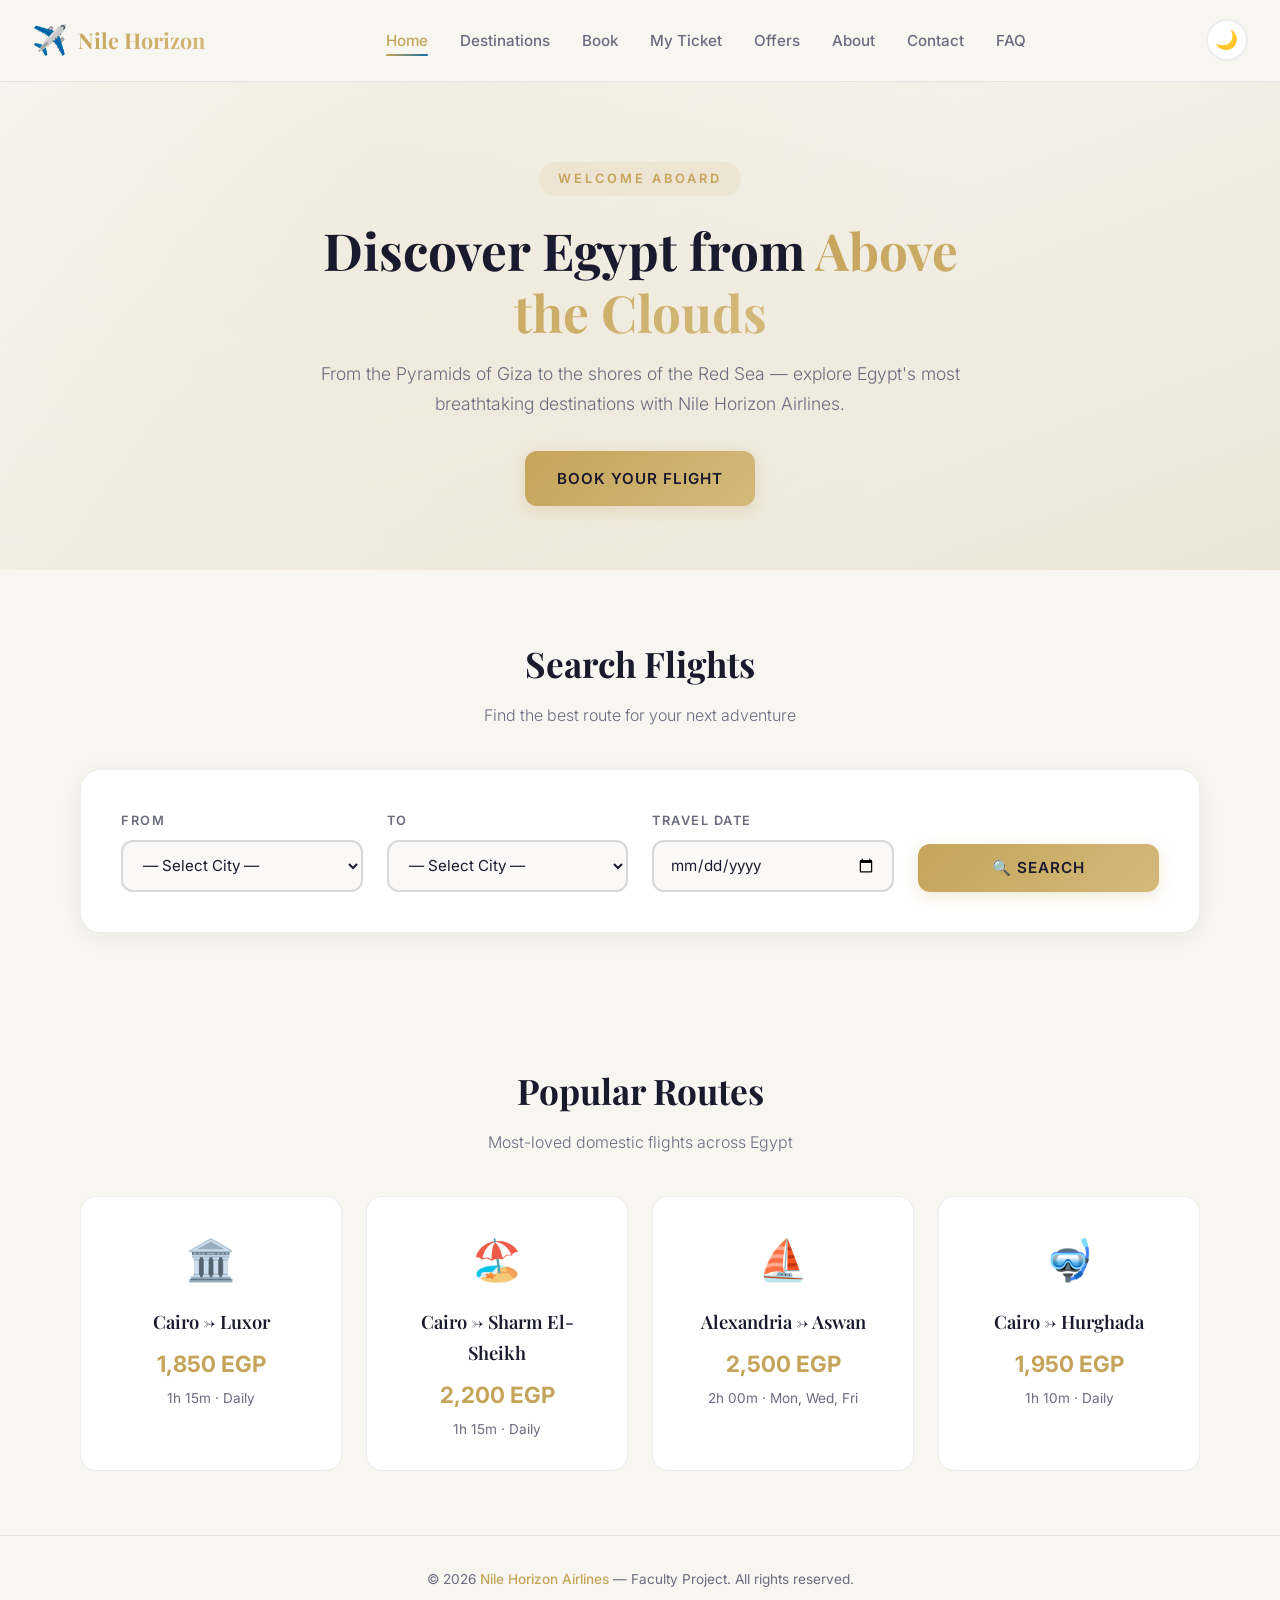
==== commit 8efb04c8: "Add files via upload" ====
--- a/index.html
+++ b/index.html
@@ -1,6541 +1,166 @@
-<!doctype html>
-<html lang="en" data-theme="dark">
-  <head>
-    <meta charset="UTF-8" />
-    <meta name="viewport" content="width=device-width, initial-scale=1.0" />
-    <title>NileAir — Egypt's Prestige Airline</title>
-    <link rel="preconnect" href="https://fonts.googleapis.com" />
-    <link
-      href="https://fonts.googleapis.com/css2?family=Cinzel:wght@400;600;700;900&family=Lora:ital,wght@0,400;0,500;0,600;1,400&family=Cairo:wght@300;400;600;700&display=swap"
-      rel="stylesheet"
-    />
-    <link rel="icon" type="image/jpeg" href="plane.png" />
-
-    <style>
-      /* ═══════════════════════════════════════════════
-   THEME VARIABLES
-═══════════════════════════════════════════════ */
-      :root[data-theme="dark"] {
-        --bg-primary: #080c18;
-        --bg-secondary: #0f1526;
-        --bg-card: #131929;
-        --bg-elevated: #1a2238;
-        --bg-glass: rgba(15, 21, 38, 0.85);
-        --gold: #d4a843;
-        --gold-light: #f0c96e;
-        --gold-dark: #a07828;
-        --gold-glow: rgba(212, 168, 67, 0.15);
-        --accent: #e8c06a;
-        --text-primary: #f0e6d0;
-        --text-secondary: #a8946e;
-        --text-muted: #5a5040;
-        --text-on-gold: #0a0e1a;
-        --border: rgba(212, 168, 67, 0.2);
-        --border-bright: rgba(212, 168, 67, 0.5);
-        --shadow: rgba(0, 0, 0, 0.6);
-        --shadow-gold: rgba(212, 168, 67, 0.2);
-        --nav-bg: rgba(8, 12, 24, 0.95);
-        --input-bg: rgba(26, 34, 56, 0.8);
-        --success: #4caf84;
-        --danger: #e05252;
-        --pattern-opacity: 0.04;
-        --star-opacity: 1;
-      }
-
-      :root[data-theme="light"] {
-        --bg-primary: #faf6ee;
-        --bg-secondary: #f3ece0;
-        --bg-card: #ffffff;
-        --bg-elevated: #fff9f0;
-        --bg-glass: rgba(250, 246, 238, 0.9);
-        --gold: #b8860b;
-        --gold-light: #d4a843;
-        --gold-dark: #8b6408;
-        --gold-glow: rgba(184, 134, 11, 0.1);
-        --accent: #c9960c;
-        --text-primary: #1a1408;
-        --text-secondary: #5a4020;
-        --text-muted: #a08040;
-        --text-on-gold: #ffffff;
-        --border: rgba(184, 134, 11, 0.25);
-        --border-bright: rgba(184, 134, 11, 0.6);
-        --shadow: rgba(80, 60, 0, 0.15);
-        --shadow-gold: rgba(184, 134, 11, 0.15);
-        --nav-bg: rgba(250, 246, 238, 0.97);
-        --input-bg: rgba(255, 255, 255, 0.9);
-        --success: #2e7d52;
-        --danger: #c0392b;
-        --pattern-opacity: 0.06;
-        --star-opacity: 0;
-      }
-
-      /* ═══════════════════════════════════════════════
-   RESET & BASE
-═══════════════════════════════════════════════ */
-      *,
-      *::before,
-      *::after {
-        box-sizing: border-box;
-        margin: 0;
-        padding: 0;
-      }
-
-      html {
-        scroll-behavior: smooth;
-      }
-
-      body {
-        font-family: "Lora", serif;
-        background: var(--bg-primary);
-        color: var(--text-primary);
-        min-height: 100vh;
-        overflow-x: hidden;
-        transition:
-          background 0.4s,
-          color 0.4s;
-      }
-
-      /* Starfield BG for dark theme */
-      body::before {
-        content: "";
-        position: fixed;
-        inset: 0;
-        background-image:
-          radial-gradient(
-            1px 1px at 20% 30%,
-            rgba(255, 255, 255, 0.6) 0%,
-            transparent 100%
-          ),
-          radial-gradient(
-            1px 1px at 80% 10%,
-            rgba(255, 255, 255, 0.4) 0%,
-            transparent 100%
-          ),
-          radial-gradient(
-            1px 1px at 60% 60%,
-            rgba(255, 255, 255, 0.3) 0%,
-            transparent 100%
-          ),
-          radial-gradient(
-            1px 1px at 40% 80%,
-            rgba(255, 255, 255, 0.5) 0%,
-            transparent 100%
-          ),
-          radial-gradient(
-            1px 1px at 90% 50%,
-            rgba(255, 255, 255, 0.3) 0%,
-            transparent 100%
-          ),
-          radial-gradient(
-            1px 1px at 10% 70%,
-            rgba(255, 255, 255, 0.4) 0%,
-            transparent 100%
-          ),
-          radial-gradient(
-            1px 1px at 70% 20%,
-            rgba(255, 255, 255, 0.6) 0%,
-            transparent 100%
-          ),
-          radial-gradient(
-            1px 1px at 50% 45%,
-            rgba(255, 255, 255, 0.3) 0%,
-            transparent 100%
-          ),
-          radial-gradient(
-            1px 1px at 30% 55%,
-            rgba(255, 255, 255, 0.4) 0%,
-            transparent 100%
-          ),
-          radial-gradient(
-            1px 1px at 85% 75%,
-            rgba(255, 255, 255, 0.5) 0%,
-            transparent 100%
-          );
-        opacity: var(--star-opacity);
-        pointer-events: none;
-        z-index: 0;
-        transition: opacity 0.4s;
-      }
-
-      /* Egyptian geometric pattern overlay */
-      body::after {
-        content: "";
-        position: fixed;
-        inset: 0;
-        background-image: url("data:image/svg+xml,%3Csvg width='60' height='60' viewBox='0 0 60 60' xmlns='http://www.w3.org/2000/svg'%3E%3Cg fill='none' fill-rule='evenodd'%3E%3Cg fill='%23d4a843' fill-opacity='1'%3E%3Cpath d='M30 0 L60 30 L30 60 L0 30 Z M30 10 L50 30 L30 50 L10 30 Z'/%3E%3C/g%3E%3C/g%3E%3C/svg%3E");
-        background-size: 60px 60px;
-        opacity: var(--pattern-opacity);
-        pointer-events: none;
-        z-index: 0;
-        transition: opacity 0.4s;
-      }
-
-      /* ═══════════════════════════════════════════════
-   NAVIGATION
-═══════════════════════════════════════════════ */
-      nav {
-        position: fixed;
-        top: 0;
-        left: 0;
-        right: 0;
-        z-index: 1000;
-        background: var(--nav-bg);
-        backdrop-filter: blur(20px);
-        border-bottom: 1px solid var(--border);
-        padding: 0 2rem;
-        height: 72px;
-        display: flex;
-        align-items: center;
-        justify-content: space-between;
-        transition: all 0.4s;
-      }
-
-      .nav-logo {
-        display: flex;
-        align-items: center;
-        gap: 12px;
-        cursor: pointer;
-        text-decoration: none;
-      }
-
-      .nav-logo-icon {
-        width: 44px;
-        height: 44px;
-        position: relative;
-      }
-
-      .logo-text {
-        font-family: "Cinzel", serif;
-        font-size: 1.5rem;
-        font-weight: 700;
-        color: var(--gold);
-        letter-spacing: 3px;
-        text-transform: uppercase;
-      }
-
-      .logo-sub {
-        font-family: "Cairo", sans-serif;
-        font-size: 0.55rem;
-        color: var(--text-secondary);
-        letter-spacing: 4px;
-        text-transform: uppercase;
-        display: block;
-        margin-top: -4px;
-      }
-
-      .nav-links {
-        display: flex;
-        align-items: center;
-        gap: 2rem;
-        list-style: none;
-      }
-
-      .nav-links a {
-        font-family: "Cairo", sans-serif;
-        font-size: 0.8rem;
-        font-weight: 600;
-        color: var(--text-secondary);
-        text-decoration: none;
-        letter-spacing: 2px;
-        text-transform: uppercase;
-        transition: color 0.3s;
-        cursor: pointer;
-      }
-
-      .nav-links a:hover,
-      .nav-links a.active {
-        color: var(--gold);
-      }
-
-      .nav-actions {
-        display: flex;
-        align-items: center;
-        gap: 1rem;
-      }
-
-      .theme-toggle {
-        width: 52px;
-        height: 28px;
-        border-radius: 14px;
-        background: var(--border);
-        border: 1px solid var(--border-bright);
-        cursor: pointer;
-        position: relative;
-        transition: all 0.3s;
-        flex-shrink: 0;
-      }
-
-      .theme-toggle::after {
-        content: "";
-        position: absolute;
-        width: 22px;
-        height: 22px;
-        border-radius: 50%;
-        background: var(--gold);
-        top: 2px;
-        left: 2px;
-        transition: transform 0.3s;
-      }
-
-      [data-theme="light"] .theme-toggle::after {
-        transform: translateX(24px);
-      }
-
-      .btn {
-        font-family: "Cinzel", serif;
-        font-size: 0.7rem;
-        font-weight: 600;
-        letter-spacing: 2px;
-        text-transform: uppercase;
-        padding: 10px 24px;
-        border-radius: 2px;
-        cursor: pointer;
-        transition: all 0.3s;
-        border: none;
-        text-decoration: none;
-        display: inline-flex;
-        align-items: center;
-        gap: 8px;
-      }
-
-      .btn-gold {
-        background: linear-gradient(
-          135deg,
-          var(--gold-dark),
-          var(--gold),
-          var(--gold-light)
-        );
-        color: var(--text-on-gold);
-        box-shadow: 0 4px 20px var(--shadow-gold);
-      }
-
-      .btn-gold:hover {
-        transform: translateY(-2px);
-        box-shadow: 0 8px 30px var(--shadow-gold);
-      }
-
-      .btn-outline {
-        background: transparent;
-        color: var(--gold);
-        border: 1px solid var(--border-bright);
-      }
-
-      .btn-outline:hover {
-        background: var(--gold-glow);
-        border-color: var(--gold);
-      }
-
-      .btn-lg {
-        padding: 16px 40px;
-        font-size: 0.8rem;
-      }
-      .btn-sm {
-        padding: 8px 16px;
-        font-size: 0.65rem;
-      }
-
-      /* ═══════════════════════════════════════════════
-   PAGE SYSTEM
-═══════════════════════════════════════════════ */
-      .page {
-        display: none;
-        min-height: 100vh;
-        padding-top: 72px;
-        position: relative;
-        z-index: 1;
-      }
-
-      .page.active {
-        display: block;
-      }
-
-      /* Page transition */
-      @keyframes pageIn {
-        from {
-          opacity: 0;
-          transform: translateY(20px);
-        }
-        to {
-          opacity: 1;
-          transform: translateY(0);
-        }
-      }
-
-      .page.active {
-        animation: pageIn 0.5s ease forwards;
-      }
-
-      /* ═══════════════════════════════════════════════
-   PAGE 1: HOME
-═══════════════════════════════════════════════ */
-      .hero {
-        min-height: calc(100vh - 72px);
-        display: flex;
-        flex-direction: column;
-        justify-content: center;
-        align-items: center;
-        padding: 4rem 2rem 2rem;
-        position: relative;
-        overflow: hidden;
-      }
-
-      .hero-bg {
-        position: absolute;
-        inset: 0;
-        z-index: -1;
-        overflow: hidden;
-      }
-
-      .hero-pyramid {
-        position: absolute;
-        bottom: 0;
-        left: 50%;
-        transform: translateX(-50%);
-        width: 100%;
-        max-width: 1200px;
-      }
-
-      .hero-gradient {
-        position: absolute;
-        inset: 0;
-        background: radial-gradient(
-          ellipse at 50% 30%,
-          rgba(212, 168, 67, 0.08) 0%,
-          transparent 70%
-        );
-      }
-
-      .hero-glow {
-        position: absolute;
-        width: 600px;
-        height: 600px;
-        border-radius: 50%;
-        background: radial-gradient(
-          circle,
-          rgba(212, 168, 67, 0.06) 0%,
-          transparent 70%
-        );
-        top: -100px;
-        left: 50%;
-        transform: translateX(-50%);
-        pointer-events: none;
-      }
-
-      .hero-label {
-        font-family: "Cairo", sans-serif;
-        font-size: 0.7rem;
-        font-weight: 600;
-        color: var(--gold);
-        letter-spacing: 6px;
-        text-transform: uppercase;
-        margin-bottom: 1.5rem;
-        position: relative;
-        display: flex;
-        align-items: center;
-        gap: 16px;
-      }
-
-      .hero-label::before,
-      .hero-label::after {
-        content: "";
-        display: block;
-        width: 40px;
-        height: 1px;
-        background: var(--gold);
-        opacity: 0.5;
-      }
-
-      .hero-title {
-        font-family: "Cinzel", serif;
-        font-size: clamp(2.5rem, 6vw, 5rem);
-        font-weight: 900;
-        text-align: center;
-        line-height: 1.1;
-        margin-bottom: 1.5rem;
-        background: linear-gradient(
-          135deg,
-          var(--text-primary) 30%,
-          var(--gold) 60%,
-          var(--text-primary) 90%
-        );
-        -webkit-background-clip: text;
-        -webkit-text-fill-color: transparent;
-        background-clip: text;
-        letter-spacing: 2px;
-      }
-
-      .hero-subtitle {
-        font-size: 1.1rem;
-        color: var(--text-secondary);
-        text-align: center;
-        max-width: 500px;
-        margin-bottom: 3rem;
-        font-style: italic;
-        line-height: 1.7;
-      }
-
-      /* Search Widget */
-      .search-widget {
-        background: var(--bg-glass);
-        backdrop-filter: blur(30px);
-        border: 1px solid var(--border);
-        border-radius: 4px;
-        padding: 2rem;
-        width: 100%;
-        max-width: 900px;
-        box-shadow:
-          0 30px 80px var(--shadow),
-          0 0 0 1px var(--border);
-        position: relative;
-        overflow: hidden;
-      }
-
-      .search-widget::before {
-        content: "";
-        position: absolute;
-        top: 0;
-        left: 0;
-        right: 0;
-        height: 2px;
-        background: linear-gradient(
-          90deg,
-          transparent,
-          var(--gold),
-          transparent
-        );
-      }
-
-      .search-tabs {
-        display: flex;
-        gap: 2rem;
-        margin-bottom: 1.5rem;
-        border-bottom: 1px solid var(--border);
-        padding-bottom: 1rem;
-      }
-
-      .search-tab {
-        font-family: "Cairo", sans-serif;
-        font-size: 0.75rem;
-        font-weight: 600;
-        letter-spacing: 2px;
-        text-transform: uppercase;
-        color: var(--text-muted);
-        cursor: pointer;
-        padding-bottom: 8px;
-        border-bottom: 2px solid transparent;
-        transition: all 0.3s;
-        background: none;
-        border-top: none;
-        border-left: none;
-        border-right: none;
-      }
-
-      .search-tab.active {
-        color: var(--gold);
-        border-bottom-color: var(--gold);
-      }
-
-      .search-grid {
-        display: grid;
-        grid-template-columns: 1fr 1fr 1fr 1fr auto;
-        gap: 1rem;
-        align-items: end;
-      }
-
-      .form-group {
-        display: flex;
-        flex-direction: column;
-        gap: 6px;
-      }
-
-      .form-label {
-        font-family: "Cairo", sans-serif;
-        font-size: 0.65rem;
-        font-weight: 700;
-        color: var(--text-muted);
-        letter-spacing: 2px;
-        text-transform: uppercase;
-      }
-
-      .form-input,
-      .form-select {
-        background: var(--input-bg);
-        border: 1px solid var(--border);
-        border-radius: 2px;
-        padding: 12px 16px;
-        color: var(--text-primary);
-        font-family: "Lora", serif;
-        font-size: 0.9rem;
-        transition:
-          border-color 0.3s,
-          box-shadow 0.3s;
-        outline: none;
-        width: 100%;
-        appearance: none;
-      }
-
-      .form-input:focus,
-      .form-select:focus {
-        border-color: var(--gold);
-        box-shadow: 0 0 0 3px var(--gold-glow);
-      }
-
-      .form-input::placeholder {
-        color: var(--text-muted);
-      }
-
-      /* Destinations */
-      .section {
-        padding: 5rem 2rem;
-        max-width: 1200px;
-        margin: 0 auto;
-      }
-
-      .section-header {
-        text-align: center;
-        margin-bottom: 3rem;
-      }
-
-      .section-label {
-        font-family: "Cairo", sans-serif;
-        font-size: 0.65rem;
-        font-weight: 700;
-        letter-spacing: 6px;
-        text-transform: uppercase;
-        color: var(--gold);
-        margin-bottom: 0.75rem;
-        display: block;
-      }
-
-      .section-title {
-        font-family: "Cinzel", serif;
-        font-size: clamp(1.8rem, 3vw, 2.8rem);
-        font-weight: 700;
-        color: var(--text-primary);
-        line-height: 1.2;
-      }
-
-      .section-title span {
-        color: var(--gold);
-      }
-
-      .divider {
-        display: flex;
-        align-items: center;
-        justify-content: center;
-        gap: 12px;
-        margin: 1rem auto 0;
-      }
-
-      .divider-line {
-        width: 60px;
-        height: 1px;
-        background: linear-gradient(90deg, transparent, var(--gold));
-      }
-
-      .divider-line:last-child {
-        background: linear-gradient(90deg, var(--gold), transparent);
-      }
-
-      .divider-diamond {
-        width: 8px;
-        height: 8px;
-        background: var(--gold);
-        transform: rotate(45deg);
-      }
-
-      .destinations-grid {
-        display: grid;
-        grid-template-columns: repeat(3, 1fr);
-        gap: 1.5rem;
-      }
-
-      .dest-card {
-        border-radius: 4px;
-        overflow: hidden;
-        cursor: pointer;
-        position: relative;
-        aspect-ratio: 4/3;
-        border: 1px solid var(--border);
-        transition:
-          transform 0.4s,
-          box-shadow 0.4s;
-        background: var(--bg-card);
-      }
-
-      .dest-card:hover {
-        transform: translateY(-8px);
-        box-shadow:
-          0 20px 60px var(--shadow),
-          0 0 0 1px var(--border-bright);
-      }
-
-      .dest-card:first-child {
-        grid-column: span 2;
-        aspect-ratio: 16/9;
-      }
-
-      .dest-img {
-        width: 100%;
-        height: 100%;
-        object-fit: cover;
-        transition: transform 0.6s;
-      }
-
-      .dest-card:hover .dest-img {
-        transform: scale(1.05);
-      }
-
-      .dest-overlay {
-        position: absolute;
-        inset: 0;
-        background: linear-gradient(
-          to top,
-          rgba(0, 0, 0, 0.85) 0%,
-          rgba(0, 0, 0, 0.1) 60%,
-          transparent 100%
-        );
-      }
-
-      .dest-info {
-        position: absolute;
-        bottom: 0;
-        left: 0;
-        right: 0;
-        padding: 1.5rem;
-      }
-
-      .dest-city {
-        font-family: "Cinzel", serif;
-        font-size: 1.3rem;
-        font-weight: 700;
-        color: #fff;
-        display: block;
-      }
-
-      .dest-country {
-        font-family: "Cairo", sans-serif;
-        font-size: 0.7rem;
-        color: rgba(255, 255, 255, 0.7);
-        letter-spacing: 3px;
-        text-transform: uppercase;
-      }
-
-      .dest-price {
-        position: absolute;
-        top: 1rem;
-        right: 1rem;
-        background: var(--gold);
-        color: var(--text-on-gold);
-        font-family: "Cinzel", serif;
-        font-size: 0.75rem;
-        font-weight: 700;
-        padding: 6px 14px;
-        border-radius: 2px;
-        letter-spacing: 1px;
-      }
-
-      /* Stats */
-      .stats-section {
-        background: var(--bg-secondary);
-        border-top: 1px solid var(--border);
-        border-bottom: 1px solid var(--border);
-        padding: 4rem 2rem;
-        position: relative;
-        overflow: hidden;
-      }
-
-      .stats-section::before {
-        content: "";
-        position: absolute;
-        top: 50%;
-        left: 50%;
-        transform: translate(-50%, -50%);
-        width: 600px;
-        height: 200px;
-        background: radial-gradient(
-          ellipse,
-          var(--gold-glow) 0%,
-          transparent 70%
-        );
-        pointer-events: none;
-      }
-
-      .stats-grid {
-        display: grid;
-        grid-template-columns: repeat(4, 1fr);
-        gap: 2rem;
-        max-width: 1000px;
-        margin: 0 auto;
-      }
-
-      .stat-item {
-        text-align: center;
-        padding: 2rem;
-        border: 1px solid var(--border);
-        border-radius: 4px;
-        background: var(--bg-glass);
-        backdrop-filter: blur(10px);
-        transition:
-          border-color 0.3s,
-          transform 0.3s;
-      }
-
-      .stat-item:hover {
-        border-color: var(--gold);
-        transform: translateY(-4px);
-      }
-
-      .stat-number {
-        font-family: "Cinzel", serif;
-        font-size: 2.5rem;
-        font-weight: 900;
-        color: var(--gold);
-        display: block;
-        line-height: 1;
-      }
-
-      .stat-label {
-        font-family: "Cairo", sans-serif;
-        font-size: 0.65rem;
-        letter-spacing: 3px;
-        text-transform: uppercase;
-        color: var(--text-secondary);
-        margin-top: 0.5rem;
-        display: block;
-      }
-
-      /* Features Section */
-      .features-grid {
-        display: grid;
-        grid-template-columns: repeat(3, 1fr);
-        gap: 2rem;
-      }
-
-      .feature-card {
-        background: var(--bg-card);
-        border: 1px solid var(--border);
-        border-radius: 4px;
-        padding: 2.5rem;
-        position: relative;
-        overflow: hidden;
-        transition: all 0.4s;
-      }
-
-      .feature-card::before {
-        content: "";
-        position: absolute;
-        top: 0;
-        left: 0;
-        right: 0;
-        height: 2px;
-        background: linear-gradient(
-          90deg,
-          transparent,
-          var(--gold),
-          transparent
-        );
-        opacity: 0;
-        transition: opacity 0.3s;
-      }
-
-      .feature-card:hover {
-        border-color: var(--border-bright);
-        transform: translateY(-4px);
-      }
-      .feature-card:hover::before {
-        opacity: 1;
-      }
-
-      .feature-icon {
-        width: 56px;
-        height: 56px;
-        background: var(--gold-glow);
-        border: 1px solid var(--border-bright);
-        border-radius: 4px;
-        display: flex;
-        align-items: center;
-        justify-content: center;
-        margin-bottom: 1.5rem;
-        font-size: 1.5rem;
-        transition: background 0.3s;
-      }
-
-      .feature-card:hover .feature-icon {
-        background: var(--gold);
-      }
-      .feature-card:hover .feature-icon svg {
-        color: var(--text-on-gold);
-      }
-
-      .feature-title {
-        font-family: "Cinzel", serif;
-        font-size: 1rem;
-        font-weight: 700;
-        color: var(--text-primary);
-        margin-bottom: 0.75rem;
-        letter-spacing: 1px;
-      }
-
-      .feature-desc {
-        font-size: 0.85rem;
-        color: var(--text-secondary);
-        line-height: 1.8;
-      }
-
-      /* Testimonials */
-      .testimonials-grid {
-        display: grid;
-        grid-template-columns: repeat(3, 1fr);
-        gap: 1.5rem;
-      }
-
-      .testimonial-card {
-        background: var(--bg-card);
-        border: 1px solid var(--border);
-        border-radius: 4px;
-        padding: 2rem;
-        position: relative;
-      }
-
-      .testimonial-card::before {
-        content: '"';
-        position: absolute;
-        top: 1rem;
-        right: 1.5rem;
-        font-family: "Cinzel", serif;
-        font-size: 5rem;
-        color: var(--gold);
-        opacity: 0.15;
-        line-height: 1;
-      }
-
-      .stars {
-        display: flex;
-        gap: 4px;
-        margin-bottom: 1rem;
-      }
-
-      .star {
-        color: var(--gold);
-        font-size: 0.9rem;
-      }
-
-      .testimonial-text {
-        font-size: 0.9rem;
-        line-height: 1.8;
-        color: var(--text-secondary);
-        font-style: italic;
-        margin-bottom: 1.5rem;
-      }
-
-      .testimonial-author {
-        display: flex;
-        align-items: center;
-        gap: 12px;
-      }
-
-      .author-avatar {
-        width: 44px;
-        height: 44px;
-        border-radius: 50%;
-        border: 2px solid var(--border-bright);
-        display: flex;
-        align-items: center;
-        justify-content: center;
-        font-family: "Cinzel", serif;
-        font-size: 1rem;
-        font-weight: 700;
-        color: var(--gold);
-        background: var(--gold-glow);
-        flex-shrink: 0;
-      }
-
-      .author-name {
-        font-family: "Cairo", sans-serif;
-        font-weight: 700;
-        font-size: 0.85rem;
-        color: var(--text-primary);
-        display: block;
-      }
-
-      .author-origin {
-        font-size: 0.75rem;
-        color: var(--text-muted);
-        font-family: "Cairo", sans-serif;
-      }
-
-      /* ═══════════════════════════════════════════════
-   PAGE 2: SEARCH RESULTS
-═══════════════════════════════════════════════ */
-      .page-header {
-        background: var(--bg-secondary);
-        border-bottom: 1px solid var(--border);
-        padding: 2rem;
-        position: relative;
-        overflow: hidden;
-      }
-
-      .page-header::before {
-        content: "";
-        position: absolute;
-        inset: 0;
-        background: linear-gradient(
-          135deg,
-          var(--gold-glow) 0%,
-          transparent 60%
-        );
-      }
-
-      .page-header-content {
-        max-width: 1200px;
-        margin: 0 auto;
-        position: relative;
-        z-index: 1;
-      }
-
-      .page-header h1 {
-        font-family: "Cinzel", serif;
-        font-size: 1.8rem;
-        font-weight: 700;
-        color: var(--text-primary);
-        margin-bottom: 0.5rem;
-      }
-
-      .page-breadcrumb {
-        font-family: "Cairo", sans-serif;
-        font-size: 0.75rem;
-        color: var(--text-muted);
-        letter-spacing: 1px;
-      }
-
-      .breadcrumb-sep {
-        margin: 0 8px;
-        color: var(--gold);
-      }
-
-      .results-container {
-        max-width: 1200px;
-        margin: 0 auto;
-        padding: 2rem;
-        display: grid;
-        grid-template-columns: 280px 1fr;
-        gap: 2rem;
-      }
-
-      /* Filters */
-      .filters-panel {
-        background: var(--bg-card);
-        border: 1px solid var(--border);
-        border-radius: 4px;
-        padding: 1.5rem;
-        height: fit-content;
-        position: sticky;
-        top: 90px;
-      }
-
-      .filter-title {
-        font-family: "Cinzel", serif;
-        font-size: 0.9rem;
-        font-weight: 700;
-        color: var(--text-primary);
-        letter-spacing: 2px;
-        margin-bottom: 1.5rem;
-        padding-bottom: 1rem;
-        border-bottom: 1px solid var(--border);
-        display: flex;
-        align-items: center;
-        gap: 8px;
-      }
-
-      .filter-group {
-        margin-bottom: 1.5rem;
-        padding-bottom: 1.5rem;
-        border-bottom: 1px solid var(--border);
-      }
-
-      .filter-group:last-child {
-        border-bottom: none;
-        margin-bottom: 0;
-      }
-
-      .filter-group-label {
-        font-family: "Cairo", sans-serif;
-        font-size: 0.65rem;
-        font-weight: 700;
-        letter-spacing: 3px;
-        text-transform: uppercase;
-        color: var(--text-muted);
-        margin-bottom: 1rem;
-        display: block;
-      }
-
-      .filter-option {
-        display: flex;
-        align-items: center;
-        gap: 10px;
-        margin-bottom: 0.75rem;
-        cursor: pointer;
-      }
-
-      .filter-checkbox {
-        width: 18px;
-        height: 18px;
-        border: 1px solid var(--border-bright);
-        border-radius: 2px;
-        background: var(--input-bg);
-        appearance: none;
-        cursor: pointer;
-        position: relative;
-        flex-shrink: 0;
-        transition: all 0.2s;
-      }
-
-      .filter-checkbox:checked {
-        background: var(--gold);
-        border-color: var(--gold);
-      }
-
-      .filter-checkbox:checked::after {
-        content: "✓";
-        position: absolute;
-        top: 50%;
-        left: 50%;
-        transform: translate(-50%, -50%);
-        color: var(--text-on-gold);
-        font-size: 0.7rem;
-        font-weight: 700;
-      }
-
-      .filter-option-label {
-        font-size: 0.85rem;
-        color: var(--text-secondary);
-        flex: 1;
-      }
-
-      .filter-option-count {
-        font-family: "Cairo", sans-serif;
-        font-size: 0.7rem;
-        color: var(--text-muted);
-      }
-
-      .price-range {
-        display: flex;
-        gap: 0.5rem;
-        align-items: center;
-      }
-
-      .price-range input {
-        flex: 1;
-        background: var(--input-bg);
-        border: 1px solid var(--border);
-        border-radius: 2px;
-        padding: 8px 10px;
-        color: var(--text-primary);
-        font-size: 0.8rem;
-        outline: none;
-        transition: border-color 0.3s;
-      }
-
-      .price-range input:focus {
-        border-color: var(--gold);
-      }
-      .price-range-sep {
-        color: var(--text-muted);
-        font-size: 0.8rem;
-      }
-
-      /* Flight Cards */
-      .flights-list {
-        display: flex;
-        flex-direction: column;
-        gap: 1rem;
-      }
-
-      .sort-bar {
-        display: flex;
-        align-items: center;
-        gap: 1rem;
-        margin-bottom: 1.5rem;
-        padding-bottom: 1rem;
-        border-bottom: 1px solid var(--border);
-      }
-
-      .sort-label {
-        font-family: "Cairo", sans-serif;
-        font-size: 0.7rem;
-        font-weight: 600;
-        letter-spacing: 2px;
-        text-transform: uppercase;
-        color: var(--text-muted);
-      }
-
-      .sort-options {
-        display: flex;
-        gap: 0.5rem;
-        flex-wrap: wrap;
-      }
-
-      .sort-btn {
-        font-family: "Cairo", sans-serif;
-        font-size: 0.7rem;
-        font-weight: 600;
-        letter-spacing: 1px;
-        text-transform: uppercase;
-        padding: 6px 14px;
-        border-radius: 2px;
-        cursor: pointer;
-        transition: all 0.2s;
-        background: transparent;
-        border: 1px solid var(--border);
-        color: var(--text-secondary);
-      }
-
-      .sort-btn.active,
-      .sort-btn:hover {
-        background: var(--gold-glow);
-        border-color: var(--gold);
-        color: var(--gold);
-      }
-
-      .results-count {
-        font-family: "Cairo", sans-serif;
-        font-size: 0.75rem;
-        color: var(--text-muted);
-        margin-left: auto;
-      }
-
-      .results-count span {
-        color: var(--gold);
-        font-weight: 700;
-      }
-
-      .flight-card {
-        background: var(--bg-card);
-        border: 1px solid var(--border);
-        border-radius: 4px;
-        padding: 1.5rem;
-        display: grid;
-        grid-template-columns: 1fr auto;
-        gap: 1.5rem;
-        transition: all 0.3s;
-        cursor: pointer;
-        position: relative;
-        overflow: hidden;
-      }
-
-      .flight-card::before {
-        content: "";
-        position: absolute;
-        left: 0;
-        top: 0;
-        bottom: 0;
-        width: 3px;
-        background: var(--gold);
-        opacity: 0;
-        transition: opacity 0.3s;
-      }
-
-      .flight-card:hover {
-        border-color: var(--border-bright);
-        box-shadow: 0 8px 40px var(--shadow);
-        transform: translateX(4px);
-      }
-
-      .flight-card:hover::before {
-        opacity: 1;
-      }
-
-      .flight-card.selected {
-        border-color: var(--gold);
-        background: var(--bg-elevated);
-        box-shadow:
-          0 0 0 1px var(--gold),
-          0 8px 30px var(--shadow-gold);
-      }
-
-      .flight-card.selected::before {
-        opacity: 1;
-      }
-
-      .flight-info {
-        display: flex;
-        flex-direction: column;
-        gap: 1rem;
-      }
-
-      .airline-badge {
-        display: flex;
-        align-items: center;
-        gap: 10px;
-      }
-
-      .airline-logo-sm {
-        width: 36px;
-        height: 36px;
-        border-radius: 4px;
-        background: var(--gold-glow);
-        border: 1px solid var(--border-bright);
-        display: flex;
-        align-items: center;
-        justify-content: center;
-        font-size: 1rem;
-      }
-
-      .airline-name-sm {
-        font-family: "Cairo", sans-serif;
-        font-size: 0.8rem;
-        font-weight: 700;
-        color: var(--text-primary);
-        display: block;
-      }
-
-      .flight-number {
-        font-size: 0.7rem;
-        color: var(--text-muted);
-        font-family: "Cairo", sans-serif;
-      }
-
-      .flight-route {
-        display: flex;
-        align-items: center;
-        gap: 1rem;
-      }
-
-      .route-time {
-        font-family: "Cinzel", serif;
-        font-size: 1.5rem;
-        font-weight: 700;
-        color: var(--text-primary);
-      }
-
-      .route-code {
-        font-family: "Cairo", sans-serif;
-        font-size: 0.7rem;
-        color: var(--text-muted);
-        letter-spacing: 2px;
-        display: block;
-        text-align: center;
-      }
-
-      .route-line {
-        flex: 1;
-        display: flex;
-        flex-direction: column;
-        align-items: center;
-        gap: 4px;
-      }
-
-      .route-duration {
-        font-family: "Cairo", sans-serif;
-        font-size: 0.7rem;
-        color: var(--gold);
-        letter-spacing: 1px;
-      }
-
-      .route-bar {
-        width: 100%;
-        height: 1px;
-        background: var(--border-bright);
-        position: relative;
-      }
-
-      .route-bar::after {
-        content: "✈";
-        position: absolute;
-        top: 50%;
-        left: 50%;
-        transform: translate(-50%, -50%);
-        color: var(--gold);
-        font-size: 0.8rem;
-        background: var(--bg-card);
-        padding: 0 4px;
-      }
-
-      .flight-card.selected .route-bar {
-        background: var(--gold);
-      }
-
-      .route-stops {
-        font-family: "Cairo", sans-serif;
-        font-size: 0.65rem;
-        color: var(--text-muted);
-      }
-
-      .route-stops.nonstop {
-        color: var(--success);
-      }
-
-      .flight-tags {
-        display: flex;
-        gap: 0.5rem;
-        flex-wrap: wrap;
-      }
-
-      .tag {
-        font-family: "Cairo", sans-serif;
-        font-size: 0.6rem;
-        font-weight: 600;
-        letter-spacing: 1px;
-        text-transform: uppercase;
-        padding: 4px 10px;
-        border-radius: 2px;
-        background: var(--gold-glow);
-        color: var(--gold);
-        border: 1px solid var(--border);
-      }
-
-      .flight-price-col {
-        display: flex;
-        flex-direction: column;
-        align-items: flex-end;
-        justify-content: space-between;
-        min-width: 160px;
-      }
-
-      .flight-class-tabs {
-        display: flex;
-        gap: 4px;
-      }
-
-      .class-tab {
-        font-family: "Cairo", sans-serif;
-        font-size: 0.6rem;
-        font-weight: 600;
-        letter-spacing: 1px;
-        text-transform: uppercase;
-        padding: 4px 8px;
-        border-radius: 2px;
-        cursor: pointer;
-        border: 1px solid var(--border);
-        background: transparent;
-        color: var(--text-muted);
-        transition: all 0.2s;
-      }
-
-      .class-tab.active {
-        background: var(--gold);
-        border-color: var(--gold);
-        color: var(--text-on-gold);
-      }
-
-      .flight-price {
-        text-align: right;
-      }
-
-      .price-from {
-        font-family: "Cairo", sans-serif;
-        font-size: 0.65rem;
-        color: var(--text-muted);
-        text-transform: uppercase;
-        letter-spacing: 1px;
-      }
-
-      .price-amount {
-        font-family: "Cinzel", serif;
-        font-size: 1.8rem;
-        font-weight: 900;
-        color: var(--gold);
-        line-height: 1;
-      }
-
-      .price-amount span {
-        font-size: 0.9rem;
-        font-weight: 400;
-        color: var(--text-muted);
-      }
-
-      .price-per {
-        font-family: "Cairo", sans-serif;
-        font-size: 0.65rem;
-        color: var(--text-muted);
-      }
-
-      /* ═══════════════════════════════════════════════
-   PAGE 3: SEAT SELECTION
-═══════════════════════════════════════════════ */
-      .seat-page-layout {
-        max-width: 1100px;
-        margin: 0 auto;
-        padding: 2rem;
-        display: grid;
-        grid-template-columns: 1fr 320px;
-        gap: 2rem;
-      }
-
-      .seat-map-container {
-        background: var(--bg-card);
-        border: 1px solid var(--border);
-        border-radius: 4px;
-        padding: 2rem;
-      }
-
-      .seat-map-header {
-        text-align: center;
-        margin-bottom: 2rem;
-      }
-
-      .seat-map-header h2 {
-        font-family: "Cinzel", serif;
-        font-size: 1.2rem;
-        font-weight: 700;
-        color: var(--text-primary);
-        letter-spacing: 2px;
-      }
-
-      .seat-legend {
-        display: flex;
-        gap: 1.5rem;
-        justify-content: center;
-        margin-top: 1rem;
-        flex-wrap: wrap;
-      }
-
-      .legend-item {
-        display: flex;
-        align-items: center;
-        gap: 6px;
-        font-family: "Cairo", sans-serif;
-        font-size: 0.7rem;
-        color: var(--text-secondary);
-      }
-
-      .legend-seat {
-        width: 18px;
-        height: 18px;
-        border-radius: 3px;
-        border: 1px solid transparent;
-      }
-
-      .legend-available {
-        background: var(--bg-elevated);
-        border-color: var(--border-bright);
-      }
-      .legend-selected {
-        background: var(--gold);
-        border-color: var(--gold-dark);
-      }
-      .legend-occupied {
-        background: var(--text-muted);
-        opacity: 0.4;
-      }
-      .legend-business {
-        background: rgba(212, 168, 67, 0.2);
-        border-color: var(--gold);
-      }
-      .legend-first {
-        background: rgba(212, 168, 67, 0.35);
-        border-color: var(--gold);
-      }
-
-      .plane-container {
-        max-width: 500px;
-        margin: 0 auto;
-      }
-
-      .plane-nose {
-        width: 120px;
-        height: 60px;
-        background: var(--bg-elevated);
-        border: 1px solid var(--border);
-        border-radius: 60px 60px 0 0;
-        margin: 0 auto;
-        display: flex;
-        align-items: flex-start;
-        justify-content: center;
-        padding-top: 10px;
-      }
-
-      .plane-body {
-        background: var(--bg-elevated);
-        border: 1px solid var(--border);
-        border-top: none;
-        padding: 1rem;
-        position: relative;
-      }
-
-      .plane-section-label {
-        text-align: center;
-        font-family: "Cinzel", serif;
-        font-size: 0.65rem;
-        font-weight: 700;
-        letter-spacing: 3px;
-        text-transform: uppercase;
-        padding: 6px;
-        margin: 0.5rem 0;
-        border-radius: 2px;
-      }
-
-      .section-first {
-        color: var(--gold);
-        background: rgba(212, 168, 67, 0.1);
-        border: 1px solid var(--gold);
-      }
-      .section-business {
-        color: var(--accent);
-        background: rgba(212, 168, 67, 0.05);
-        border: 1px solid var(--border-bright);
-      }
-      .section-economy {
-        color: var(--text-muted);
-        background: transparent;
-        border: 1px solid var(--border);
-      }
-
-      .seat-row {
-        display: flex;
-        align-items: center;
-        gap: 4px;
-        margin-bottom: 4px;
-        justify-content: center;
-      }
-
-      .row-num {
-        font-family: "Cairo", sans-serif;
-        font-size: 0.6rem;
-        color: var(--text-muted);
-        width: 20px;
-        text-align: right;
-        flex-shrink: 0;
-      }
-
-      .aisle {
-        width: 20px;
-        flex-shrink: 0;
-      }
-
-      .seat {
-        width: 28px;
-        height: 28px;
-        border-radius: 4px 4px 6px 6px;
-        border: 1px solid var(--border);
-        background: var(--bg-card);
-        cursor: pointer;
-        transition: all 0.2s;
-        position: relative;
-        font-family: "Cairo", sans-serif;
-        font-size: 0.55rem;
-        display: flex;
-        align-items: center;
-        justify-content: center;
-        color: transparent;
-      }
-
-      .seat:hover:not(.occupied) {
-        background: var(--gold-glow);
-        border-color: var(--gold);
-        transform: scale(1.1);
-      }
-
-      .seat.selected {
-        background: var(--gold);
-        border-color: var(--gold-dark);
-        color: var(--text-on-gold);
-      }
-
-      .seat.occupied {
-        background: var(--bg-secondary);
-        border-color: var(--border);
-        cursor: not-allowed;
-        opacity: 0.4;
-      }
-
-      .seat.first-class {
-        background: rgba(212, 168, 67, 0.15);
-        border-color: var(--gold);
-        width: 34px;
-        height: 34px;
-      }
-
-      .seat.business {
-        background: rgba(212, 168, 67, 0.07);
-        border-color: var(--border-bright);
-        width: 30px;
-        height: 30px;
-      }
-
-      .plane-tail {
-        width: 80px;
-        height: 40px;
-        background: var(--bg-elevated);
-        border: 1px solid var(--border);
-        border-top: none;
-        border-radius: 0 0 40px 40px;
-        margin: 0 auto;
-      }
-
-      /* Seat Summary Panel */
-      .seat-summary {
-        background: var(--bg-card);
-        border: 1px solid var(--border);
-        border-radius: 4px;
-        padding: 1.5rem;
-        height: fit-content;
-        position: sticky;
-        top: 90px;
-      }
-
-      .summary-title {
-        font-family: "Cinzel", serif;
-        font-size: 0.9rem;
-        font-weight: 700;
-        color: var(--text-primary);
-        letter-spacing: 2px;
-        margin-bottom: 1.5rem;
-        padding-bottom: 1rem;
-        border-bottom: 1px solid var(--border);
-      }
-
-      .summary-flight-info {
-        background: var(--bg-elevated);
-        border: 1px solid var(--border);
-        border-radius: 4px;
-        padding: 1rem;
-        margin-bottom: 1.5rem;
-      }
-
-      .summary-route {
-        display: flex;
-        align-items: center;
-        justify-content: space-between;
-        margin-bottom: 0.5rem;
-      }
-
-      .summary-airport {
-        font-family: "Cinzel", serif;
-        font-size: 1.2rem;
-        font-weight: 700;
-        color: var(--text-primary);
-      }
-
-      .summary-arrow {
-        color: var(--gold);
-        font-size: 0.8rem;
-      }
-
-      .summary-detail {
-        font-family: "Cairo", sans-serif;
-        font-size: 0.7rem;
-        color: var(--text-muted);
-        letter-spacing: 1px;
-      }
-
-      .selected-seats-list {
-        margin-bottom: 1.5rem;
-      }
-
-      .selected-seat-item {
-        display: flex;
-        justify-content: space-between;
-        align-items: center;
-        padding: 0.75rem 0;
-        border-bottom: 1px solid var(--border);
-      }
-
-      .seat-id {
-        font-family: "Cinzel", serif;
-        font-size: 1rem;
-        font-weight: 700;
-        color: var(--gold);
-      }
-
-      .seat-class {
-        font-family: "Cairo", sans-serif;
-        font-size: 0.7rem;
-        color: var(--text-muted);
-        letter-spacing: 1px;
-      }
-
-      .seat-price {
-        font-family: "Cairo", sans-serif;
-        font-size: 0.8rem;
-        font-weight: 700;
-        color: var(--text-primary);
-      }
-
-      .no-seats-msg {
-        text-align: center;
-        padding: 2rem;
-        color: var(--text-muted);
-        font-family: "Cairo", sans-serif;
-        font-size: 0.8rem;
-      }
-
-      .price-breakdown {
-        background: var(--bg-elevated);
-        border: 1px solid var(--border);
-        border-radius: 4px;
-        padding: 1rem;
-        margin-bottom: 1.5rem;
-      }
-
-      .price-row {
-        display: flex;
-        justify-content: space-between;
-        margin-bottom: 0.5rem;
-        font-family: "Cairo", sans-serif;
-        font-size: 0.8rem;
-        color: var(--text-secondary);
-      }
-
-      .price-row.total {
-        border-top: 1px solid var(--border);
-        padding-top: 0.5rem;
-        margin-top: 0.5rem;
-        color: var(--gold);
-        font-weight: 700;
-        font-size: 0.9rem;
-      }
-
-      /* ═══════════════════════════════════════════════
-   PAGE 4: PASSENGER DETAILS
-═══════════════════════════════════════════════ */
-      .booking-layout {
-        max-width: 1100px;
-        margin: 0 auto;
-        padding: 2rem;
-        display: grid;
-        grid-template-columns: 1fr 340px;
-        gap: 2rem;
-      }
-
-      .form-card {
-        background: var(--bg-card);
-        border: 1px solid var(--border);
-        border-radius: 4px;
-        padding: 2rem;
-        margin-bottom: 1.5rem;
-      }
-
-      .form-card-title {
-        font-family: "Cinzel", serif;
-        font-size: 1rem;
-        font-weight: 700;
-        color: var(--text-primary);
-        letter-spacing: 2px;
-        margin-bottom: 1.5rem;
-        padding-bottom: 1rem;
-        border-bottom: 1px solid var(--border);
-        display: flex;
-        align-items: center;
-        gap: 10px;
-      }
-
-      .form-card-title .step-badge {
-        width: 28px;
-        height: 28px;
-        border-radius: 50%;
-        background: var(--gold);
-        color: var(--text-on-gold);
-        display: flex;
-        align-items: center;
-        justify-content: center;
-        font-size: 0.75rem;
-        font-weight: 700;
-        flex-shrink: 0;
-      }
-
-      .form-2col {
-        display: grid;
-        grid-template-columns: 1fr 1fr;
-        gap: 1rem;
-      }
-
-      .form-3col {
-        display: grid;
-        grid-template-columns: 1fr 1fr 1fr;
-        gap: 1rem;
-      }
-
-      .extras-grid {
-        display: grid;
-        grid-template-columns: 1fr 1fr;
-        gap: 1rem;
-      }
-
-      .extra-card {
-        border: 1px solid var(--border);
-        border-radius: 4px;
-        padding: 1rem;
-        cursor: pointer;
-        transition: all 0.3s;
-        position: relative;
-      }
-
-      .extra-card:hover {
-        border-color: var(--border-bright);
-      }
-      .extra-card.selected {
-        border-color: var(--gold);
-        background: var(--gold-glow);
-      }
-
-      .extra-card input {
-        display: none;
-      }
-
-      .extra-icon {
-        font-size: 1.5rem;
-        margin-bottom: 0.5rem;
-        display: block;
-      }
-
-      .extra-name {
-        font-family: "Cairo", sans-serif;
-        font-size: 0.8rem;
-        font-weight: 700;
-        color: var(--text-primary);
-        display: block;
-        margin-bottom: 0.25rem;
-      }
-
-      .extra-desc {
-        font-size: 0.75rem;
-        color: var(--text-muted);
-        display: block;
-        margin-bottom: 0.5rem;
-      }
-
-      .extra-price {
-        font-family: "Cinzel", serif;
-        font-size: 0.85rem;
-        font-weight: 700;
-        color: var(--gold);
-      }
-
-      .extra-check {
-        position: absolute;
-        top: 0.75rem;
-        right: 0.75rem;
-        width: 22px;
-        height: 22px;
-        border-radius: 50%;
-        border: 1px solid var(--border);
-        display: flex;
-        align-items: center;
-        justify-content: center;
-        font-size: 0.7rem;
-        transition: all 0.2s;
-      }
-
-      .extra-card.selected .extra-check {
-        background: var(--gold);
-        border-color: var(--gold);
-        color: var(--text-on-gold);
-      }
-
-      /* Booking Sidebar */
-      .booking-sidebar {
-        position: sticky;
-        top: 90px;
-        height: fit-content;
-      }
-
-      .order-card {
-        background: var(--bg-card);
-        border: 1px solid var(--border);
-        border-radius: 4px;
-        padding: 1.5rem;
-        margin-bottom: 1rem;
-      }
-
-      .order-title {
-        font-family: "Cinzel", serif;
-        font-size: 0.85rem;
-        font-weight: 700;
-        letter-spacing: 2px;
-        color: var(--text-primary);
-        margin-bottom: 1rem;
-        padding-bottom: 0.75rem;
-        border-bottom: 1px solid var(--border);
-      }
-
-      .order-item {
-        display: flex;
-        justify-content: space-between;
-        font-family: "Cairo", sans-serif;
-        font-size: 0.8rem;
-        color: var(--text-secondary);
-        margin-bottom: 0.75rem;
-      }
-
-      .order-total {
-        display: flex;
-        justify-content: space-between;
-        font-family: "Cinzel", serif;
-        font-size: 1rem;
-        font-weight: 700;
-        color: var(--text-primary);
-        border-top: 1px solid var(--border);
-        padding-top: 0.75rem;
-        margin-top: 0.75rem;
-      }
-
-      .order-total span:last-child {
-        color: var(--gold);
-      }
-
-      /* ═══════════════════════════════════════════════
-   PAGE 5: PAYMENT
-═══════════════════════════════════════════════ */
-      .payment-layout {
-        max-width: 1000px;
-        margin: 0 auto;
-        padding: 2rem;
-        display: grid;
-        grid-template-columns: 1fr 340px;
-        gap: 2rem;
-      }
-
-      /* Credit Card Visual */
-      .credit-card-visual {
-        perspective: 1000px;
-        margin-bottom: 2rem;
-        cursor: pointer;
-      }
-
-      .card-inner {
-        position: relative;
-        width: 100%;
-        max-width: 380px;
-        height: 220px;
-        transform-style: preserve-3d;
-        transition: transform 0.6s;
-      }
-
-      .credit-card-visual.flipped .card-inner {
-        transform: rotateY(180deg);
-      }
-
-      .card-front,
-      .card-back {
-        position: absolute;
-        inset: 0;
-        border-radius: 16px;
-        backface-visibility: hidden;
-        padding: 1.5rem;
-        background: linear-gradient(
-          135deg,
-          #1a2744 0%,
-          #0d1525 50%,
-          #2a1f00 100%
-        );
-        border: 1px solid var(--gold);
-        overflow: hidden;
-      }
-
-      .card-front::before {
-        content: "";
-        position: absolute;
-        top: -50%;
-        right: -20%;
-        width: 300px;
-        height: 300px;
-        border-radius: 50%;
-        background: rgba(212, 168, 67, 0.08);
-      }
-
-      .card-back {
-        transform: rotateY(180deg);
-        background: linear-gradient(135deg, #0d1525 0%, #1a2744 100%);
-      }
-
-      .card-chip {
-        width: 44px;
-        height: 34px;
-        border-radius: 6px;
-        background: linear-gradient(
-          135deg,
-          var(--gold-light),
-          var(--gold-dark)
-        );
-        margin-bottom: 1rem;
-        position: relative;
-        overflow: hidden;
-      }
-
-      .card-chip::after {
-        content: "";
-        position: absolute;
-        top: 50%;
-        left: 0;
-        right: 0;
-        height: 1px;
-        background: rgba(0, 0, 0, 0.3);
-      }
-
-      .card-number-display {
-        font-family: "Courier New", monospace;
-        font-size: 1.25rem;
-        color: #fff;
-        letter-spacing: 4px;
-        margin-bottom: 1.5rem;
-      }
-
-      .card-bottom {
-        display: flex;
-        justify-content: space-between;
-        align-items: flex-end;
-      }
-
-      .card-holder-label {
-        font-size: 0.55rem;
-        color: rgba(255, 255, 255, 0.5);
-        letter-spacing: 2px;
-        text-transform: uppercase;
-        display: block;
-        margin-bottom: 4px;
-      }
-      .card-holder-name {
-        font-family: "Cinzel", serif;
-        color: #fff;
-        font-size: 0.9rem;
-        letter-spacing: 2px;
-        text-transform: uppercase;
-      }
-      .card-expires-label {
-        font-size: 0.55rem;
-        color: rgba(255, 255, 255, 0.5);
-        letter-spacing: 2px;
-        text-transform: uppercase;
-        display: block;
-        margin-bottom: 4px;
-        text-align: right;
-      }
-      .card-expires-date {
-        font-family: "Courier New", monospace;
-        color: #fff;
-        font-size: 0.9rem;
-        text-align: right;
-      }
-
-      .card-brand {
-        position: absolute;
-        top: 1.5rem;
-        right: 1.5rem;
-        display: flex;
-        gap: -6px;
-      }
-
-      .card-circle {
-        width: 34px;
-        height: 34px;
-        border-radius: 50%;
-        opacity: 0.8;
-      }
-
-      .card-circle-1 {
-        background: #eb001b;
-        margin-right: -12px;
-      }
-      .card-circle-2 {
-        background: #f79e1b;
-      }
-
-      .card-stripe {
-        height: 48px;
-        background: rgba(0, 0, 0, 0.4);
-        margin: 1rem -1.5rem;
-      }
-
-      .card-cvv {
-        background: rgba(255, 255, 255, 0.9);
-        border-radius: 4px;
-        padding: 8px 16px;
-        text-align: right;
-        font-family: "Courier New", monospace;
-        color: #333;
-        font-size: 0.9rem;
-        width: 80px;
-        margin-left: auto;
-      }
-
-      .payment-methods {
-        display: flex;
-        gap: 1rem;
-        margin-bottom: 1.5rem;
-      }
-
-      .pay-method {
-        flex: 1;
-        padding: 0.75rem;
-        border: 1px solid var(--border);
-        border-radius: 4px;
-        cursor: pointer;
-        display: flex;
-        align-items: center;
-        justify-content: center;
-        gap: 8px;
-        font-family: "Cairo", sans-serif;
-        font-size: 0.75rem;
-        font-weight: 600;
-        color: var(--text-secondary);
-        background: transparent;
-        transition: all 0.2s;
-      }
-
-      .pay-method.active {
-        border-color: var(--gold);
-        color: var(--gold);
-        background: var(--gold-glow);
-      }
-
-      /* ═══════════════════════════════════════════════
-   PAGE 6: CONFIRMATION
-═══════════════════════════════════════════════ */
-      .confirmation-page {
-        max-width: 900px;
-        margin: 0 auto;
-        padding: 3rem 2rem;
-      }
-
-      .confirmation-header {
-        text-align: center;
-        margin-bottom: 3rem;
-      }
-
-      .success-icon {
-        width: 80px;
-        height: 80px;
-        border-radius: 50%;
-        background: rgba(76, 175, 132, 0.15);
-        border: 2px solid var(--success);
-        display: flex;
-        align-items: center;
-        justify-content: center;
-        margin: 0 auto 1.5rem;
-        font-size: 2rem;
-        animation: successPop 0.6s cubic-bezier(0.175, 0.885, 0.32, 1.275);
-      }
-
-      @keyframes successPop {
-        from {
-          transform: scale(0);
-          opacity: 0;
-        }
-        to {
-          transform: scale(1);
-          opacity: 1;
-        }
-      }
-
-      .confirmation-header h1 {
-        font-family: "Cinzel", serif;
-        font-size: 2rem;
-        font-weight: 700;
-        color: var(--text-primary);
-        margin-bottom: 0.5rem;
-      }
-
-      .confirmation-header p {
-        color: var(--text-secondary);
-        font-size: 0.95rem;
-      }
-
-      /* Boarding Pass */
-      .boarding-pass {
-        background: var(--bg-card);
-        border: 1px solid var(--border);
-        border-radius: 4px;
-        overflow: hidden;
-        margin-bottom: 2rem;
-        position: relative;
-        box-shadow: 0 20px 60px var(--shadow);
-      }
-
-      .boarding-pass::before {
-        content: "";
-        position: absolute;
-        top: 0;
-        left: 0;
-        right: 0;
-        height: 4px;
-        background: linear-gradient(
-          90deg,
-          var(--gold-dark),
-          var(--gold),
-          var(--gold-light),
-          var(--gold),
-          var(--gold-dark)
-        );
-      }
-
-      .bp-header {
-        display: flex;
-        justify-content: space-between;
-        align-items: center;
-        padding: 1.5rem 2rem;
-        background: var(--bg-elevated);
-        border-bottom: 1px solid var(--border);
-      }
-
-      .bp-airline {
-        font-family: "Cinzel", serif;
-        font-size: 1.5rem;
-        font-weight: 900;
-        color: var(--gold);
-        letter-spacing: 3px;
-      }
-
-      .bp-class-badge {
-        font-family: "Cairo", sans-serif;
-        font-size: 0.65rem;
-        font-weight: 700;
-        letter-spacing: 3px;
-        text-transform: uppercase;
-        padding: 6px 16px;
-        border: 1px solid var(--gold);
-        border-radius: 2px;
-        color: var(--gold);
-      }
-
-      .bp-body {
-        padding: 2rem;
-        display: grid;
-        grid-template-columns: 1fr auto 1fr;
-        gap: 2rem;
-        align-items: center;
-      }
-
-      .bp-city {
-        font-family: "Cinzel", serif;
-        font-size: 3rem;
-        font-weight: 900;
-        color: var(--text-primary);
-        line-height: 1;
-      }
-
-      .bp-city-name {
-        font-family: "Cairo", sans-serif;
-        font-size: 0.75rem;
-        color: var(--text-secondary);
-        letter-spacing: 3px;
-        text-transform: uppercase;
-        display: block;
-        margin-top: 4px;
-      }
-
-      .bp-city-time {
-        font-family: "Cinzel", serif;
-        font-size: 1.2rem;
-        color: var(--gold);
-        font-weight: 600;
-        display: block;
-        margin-top: 8px;
-      }
-
-      .bp-middle {
-        text-align: center;
-        display: flex;
-        flex-direction: column;
-        align-items: center;
-        gap: 8px;
-      }
-
-      .bp-plane-icon {
-        font-size: 2rem;
-        color: var(--gold);
-      }
-
-      .bp-duration {
-        font-family: "Cairo", sans-serif;
-        font-size: 0.7rem;
-        color: var(--text-muted);
-        letter-spacing: 2px;
-        text-transform: uppercase;
-      }
-
-      .bp-arrow {
-        width: 100%;
-        height: 1px;
-        background: linear-gradient(
-          90deg,
-          transparent,
-          var(--gold),
-          transparent
-        );
-        margin: 4px 0;
-      }
-
-      .bp-right {
-        text-align: right;
-      }
-
-      .bp-divider {
-        border: none;
-        border-top: 1px dashed var(--border-bright);
-        margin: 0;
-        position: relative;
-      }
-
-      .bp-divider::before,
-      .bp-divider::after {
-        content: "";
-        position: absolute;
-        top: 50%;
-        transform: translateY(-50%);
-        width: 24px;
-        height: 24px;
-        border-radius: 50%;
-        background: var(--bg-primary);
-        border: 1px solid var(--border);
-      }
-
-      .bp-divider::before {
-        left: -12px;
-      }
-      .bp-divider::after {
-        right: -12px;
-      }
-
-      .bp-footer {
-        padding: 1.5rem 2rem;
-        display: grid;
-        grid-template-columns: repeat(5, 1fr) auto;
-        gap: 1rem;
-        align-items: center;
-      }
-
-      .bp-detail-label {
-        font-family: "Cairo", sans-serif;
-        font-size: 0.6rem;
-        font-weight: 700;
-        letter-spacing: 3px;
-        text-transform: uppercase;
-        color: var(--text-muted);
-        display: block;
-        margin-bottom: 4px;
-      }
-
-      .bp-detail-value {
-        font-family: "Cinzel", serif;
-        font-size: 0.9rem;
-        font-weight: 700;
-        color: var(--text-primary);
-      }
-
-      .bp-barcode {
-        display: flex;
-        gap: 2px;
-        align-items: flex-end;
-        height: 50px;
-      }
-
-      .barcode-bar {
-        width: 3px;
-        background: var(--text-primary);
-        border-radius: 1px;
-      }
-
-      .booking-ref-card {
-        background: var(--bg-elevated);
-        border: 2px solid var(--gold);
-        border-radius: 4px;
-        padding: 2rem;
-        text-align: center;
-        margin-bottom: 2rem;
-      }
-
-      .ref-label {
-        font-family: "Cairo", sans-serif;
-        font-size: 0.65rem;
-        font-weight: 700;
-        letter-spacing: 4px;
-        text-transform: uppercase;
-        color: var(--text-muted);
-        display: block;
-        margin-bottom: 0.5rem;
-      }
-
-      .ref-code {
-        font-family: "Cinzel", serif;
-        font-size: 2.5rem;
-        font-weight: 900;
-        color: var(--gold);
-        letter-spacing: 8px;
-      }
-
-      .confirmation-actions {
-        display: flex;
-        gap: 1rem;
-        justify-content: center;
-      }
-
-      /* ═══════════════════════════════════════════════
-   PAGE 7: MY BOOKINGS
-═══════════════════════════════════════════════ */
-      .bookings-container {
-        max-width: 900px;
-        margin: 0 auto;
-        padding: 2rem;
-      }
-
-      .bookings-filters {
-        display: flex;
-        gap: 0.5rem;
-        margin-bottom: 2rem;
-      }
-
-      .booking-filter-btn {
-        font-family: "Cairo", sans-serif;
-        font-size: 0.7rem;
-        font-weight: 600;
-        letter-spacing: 2px;
-        text-transform: uppercase;
-        padding: 8px 20px;
-        border-radius: 2px;
-        cursor: pointer;
-        border: 1px solid var(--border);
-        background: transparent;
-        color: var(--text-secondary);
-        transition: all 0.2s;
-      }
-
-      .booking-filter-btn.active {
-        background: var(--gold);
-        border-color: var(--gold);
-        color: var(--text-on-gold);
-      }
-
-      .booking-record {
-        background: var(--bg-card);
-        border: 1px solid var(--border);
-        border-radius: 4px;
-        padding: 1.5rem;
-        margin-bottom: 1rem;
-        display: grid;
-        grid-template-columns: auto 1fr auto auto;
-        gap: 1.5rem;
-        align-items: center;
-        transition: all 0.3s;
-        cursor: pointer;
-      }
-
-      .booking-record:hover {
-        border-color: var(--border-bright);
-        box-shadow: 0 4px 20px var(--shadow);
-      }
-
-      .booking-status {
-        width: 12px;
-        height: 12px;
-        border-radius: 50%;
-        flex-shrink: 0;
-      }
-
-      .status-confirmed {
-        background: var(--success);
-        box-shadow: 0 0 8px var(--success);
-      }
-      .status-upcoming {
-        background: var(--gold);
-        box-shadow: 0 0 8px var(--gold);
-      }
-      .status-completed {
-        background: var(--text-muted);
-      }
-      .status-cancelled {
-        background: var(--danger);
-      }
-
-      .booking-route-info {
-      }
-
-      .booking-route-label {
-        font-family: "Cinzel", serif;
-        font-size: 1rem;
-        font-weight: 700;
-        color: var(--text-primary);
-        margin-bottom: 4px;
-      }
-
-      .booking-details {
-        font-family: "Cairo", sans-serif;
-        font-size: 0.7rem;
-        color: var(--text-muted);
-        letter-spacing: 1px;
-      }
-
-      .booking-date {
-        text-align: right;
-      }
-
-      .booking-date-main {
-        font-family: "Cairo", sans-serif;
-        font-size: 0.85rem;
-        font-weight: 600;
-        color: var(--text-primary);
-        display: block;
-      }
-
-      .booking-date-time {
-        font-family: "Cairo", sans-serif;
-        font-size: 0.7rem;
-        color: var(--text-muted);
-      }
-
-      .booking-price-col {
-        text-align: right;
-      }
-
-      .booking-price-amount {
-        font-family: "Cinzel", serif;
-        font-size: 1.1rem;
-        font-weight: 700;
-        color: var(--gold);
-        display: block;
-      }
-
-      .booking-status-label {
-        font-family: "Cairo", sans-serif;
-        font-size: 0.65rem;
-        font-weight: 700;
-        letter-spacing: 2px;
-        text-transform: uppercase;
-      }
-
-      .label-confirmed {
-        color: var(--success);
-      }
-      .label-upcoming {
-        color: var(--gold);
-      }
-      .label-completed {
-        color: var(--text-muted);
-      }
-      .label-cancelled {
-        color: var(--danger);
-      }
-
-      /* ═══════════════════════════════════════════════
-   PAGE 8: ABOUT / CONTACT
-═══════════════════════════════════════════════ */
-      .about-hero {
-        background: var(--bg-secondary);
-        border-bottom: 1px solid var(--border);
-        padding: 4rem 2rem;
-        text-align: center;
-        position: relative;
-        overflow: hidden;
-      }
-
-      .about-hero::before {
-        content: "";
-        position: absolute;
-        inset: 0;
-        background: radial-gradient(
-          ellipse at 50% 100%,
-          rgba(212, 168, 67, 0.1) 0%,
-          transparent 70%
-        );
-      }
-
-      .about-hero h1 {
-        font-family: "Cinzel", serif;
-        font-size: clamp(2rem, 4vw, 3.5rem);
-        font-weight: 900;
-        color: var(--text-primary);
-        margin-bottom: 1rem;
-        position: relative;
-        z-index: 1;
-      }
-
-      .about-hero h1 span {
-        color: var(--gold);
-      }
-
-      .about-hero p {
-        max-width: 600px;
-        margin: 0 auto;
-        color: var(--text-secondary);
-        line-height: 1.8;
-        font-style: italic;
-        position: relative;
-        z-index: 1;
-      }
-
-      .about-content {
-        max-width: 1200px;
-        margin: 0 auto;
-        padding: 4rem 2rem;
-      }
-
-      .about-grid {
-        display: grid;
-        grid-template-columns: 1fr 1fr;
-        gap: 4rem;
-        align-items: center;
-        margin-bottom: 4rem;
-      }
-
-      .about-text h2 {
-        font-family: "Cinzel", serif;
-        font-size: 1.8rem;
-        font-weight: 700;
-        color: var(--text-primary);
-        margin-bottom: 1rem;
-        line-height: 1.3;
-      }
-
-      .about-text h2 span {
-        color: var(--gold);
-      }
-
-      .about-text p {
-        color: var(--text-secondary);
-        line-height: 1.9;
-        margin-bottom: 1rem;
-        font-size: 0.95rem;
-      }
-
-      .about-image-placeholder {
-        aspect-ratio: 4/3;
-        border-radius: 4px;
-        overflow: hidden;
-        border: 1px solid var(--border);
-        background: var(--bg-elevated);
-        display: flex;
-        align-items: center;
-        justify-content: center;
-        position: relative;
-      }
-
-      .leadership-grid {
-        display: grid;
-        grid-template-columns: repeat(3, 1fr);
-        gap: 1.5rem;
-        margin-bottom: 4rem;
-      }
-
-      .leader-card {
-        background: var(--bg-card);
-        border: 1px solid var(--border);
-        border-radius: 4px;
-        padding: 2rem;
-        text-align: center;
-        transition: all 0.3s;
-      }
-
-      .leader-card:hover {
-        border-color: var(--border-bright);
-        transform: translateY(-4px);
-      }
-
-      .leader-avatar {
-        width: 80px;
-        height: 80px;
-        border-radius: 50%;
-        border: 2px solid var(--gold);
-        display: flex;
-        align-items: center;
-        justify-content: center;
-        font-family: "Cinzel", serif;
-        font-size: 1.5rem;
-        font-weight: 700;
-        color: var(--gold);
-        background: var(--gold-glow);
-        margin: 0 auto 1rem;
-      }
-
-      .leader-name {
-        font-family: "Cinzel", serif;
-        font-size: 0.95rem;
-        font-weight: 700;
-        color: var(--text-primary);
-        display: block;
-        margin-bottom: 4px;
-      }
-
-      .leader-title {
-        font-family: "Cairo", sans-serif;
-        font-size: 0.7rem;
-        color: var(--gold);
-        letter-spacing: 2px;
-        text-transform: uppercase;
-        display: block;
-      }
-
-      /* Contact Section */
-      .contact-section {
-        background: var(--bg-secondary);
-        border-top: 1px solid var(--border);
-        border-bottom: 1px solid var(--border);
-        padding: 4rem 2rem;
-      }
-
-      .contact-grid {
-        max-width: 1100px;
-        margin: 0 auto;
-        display: grid;
-        grid-template-columns: 1fr 1fr;
-        gap: 4rem;
-      }
-
-      .contact-info h3 {
-        font-family: "Cinzel", serif;
-        font-size: 1.5rem;
-        font-weight: 700;
-        color: var(--text-primary);
-        margin-bottom: 2rem;
-      }
-
-      .contact-item {
-        display: flex;
-        gap: 1rem;
-        margin-bottom: 1.5rem;
-      }
-
-      .contact-icon {
-        width: 44px;
-        height: 44px;
-        border-radius: 4px;
-        background: var(--gold-glow);
-        border: 1px solid var(--border-bright);
-        display: flex;
-        align-items: center;
-        justify-content: center;
-        font-size: 1.2rem;
-        flex-shrink: 0;
-      }
-
-      .contact-text-label {
-        font-family: "Cairo", sans-serif;
-        font-size: 0.65rem;
-        font-weight: 700;
-        letter-spacing: 3px;
-        text-transform: uppercase;
-        color: var(--text-muted);
-        display: block;
-        margin-bottom: 4px;
-      }
-
-      .contact-text-value {
-        color: var(--text-primary);
-        font-size: 0.9rem;
-      }
-
-      .contact-form {
-      }
-
-      .contact-form h3 {
-        font-family: "Cinzel", serif;
-        font-size: 1.5rem;
-        font-weight: 700;
-        color: var(--text-primary);
-        margin-bottom: 1.5rem;
-      }
-
-      /* ═══════════════════════════════════════════════
-   FOOTER
-═══════════════════════════════════════════════ */
-      footer {
-        background: var(--bg-secondary);
-        border-top: 1px solid var(--border);
-        padding: 3rem 2rem 1rem;
-        position: relative;
-        z-index: 1;
-      }
-
-      .footer-content {
-        max-width: 1200px;
-        margin: 0 auto;
-        display: grid;
-        grid-template-columns: 2fr 1fr 1fr 1fr;
-        gap: 2rem;
-        margin-bottom: 2rem;
-      }
-
-      .footer-brand .logo-text {
-        font-size: 1.2rem;
-      }
-
-      .footer-tagline {
-        font-size: 0.85rem;
-        color: var(--text-secondary);
-        line-height: 1.7;
-        margin-top: 0.75rem;
-        font-style: italic;
-      }
-
-      .footer-col-title {
-        font-family: "Cinzel", serif;
-        font-size: 0.75rem;
-        font-weight: 700;
-        letter-spacing: 3px;
-        text-transform: uppercase;
-        color: var(--gold);
-        margin-bottom: 1.25rem;
-      }
-
-      .footer-links {
-        list-style: none;
-        display: flex;
-        flex-direction: column;
-        gap: 0.6rem;
-      }
-
-      .footer-links a {
-        font-family: "Cairo", sans-serif;
-        font-size: 0.8rem;
-        color: var(--text-secondary);
-        text-decoration: none;
-        transition: color 0.2s;
-        cursor: pointer;
-        letter-spacing: 0.5px;
-      }
-
-      .footer-links a:hover {
-        color: var(--gold);
-      }
-
-      .footer-bottom {
-        max-width: 1200px;
-        margin: 0 auto;
-        padding-top: 1.5rem;
-        border-top: 1px solid var(--border);
-        display: flex;
-        justify-content: space-between;
-        align-items: center;
-      }
-
-      .footer-copy {
-        font-family: "Cairo", sans-serif;
-        font-size: 0.7rem;
-        color: var(--text-muted);
-        letter-spacing: 1px;
-      }
-
-      .footer-legal {
-        display: flex;
-        gap: 1.5rem;
-      }
-
-      .footer-legal a {
-        font-family: "Cairo", sans-serif;
-        font-size: 0.7rem;
-        color: var(--text-muted);
-        text-decoration: none;
-        cursor: pointer;
-        transition: color 0.2s;
-        letter-spacing: 1px;
-      }
-
-      .footer-legal a:hover {
-        color: var(--gold);
-      }
-
-      /* Progress Steps */
-      .progress-steps {
-        display: flex;
-        justify-content: center;
-        gap: 0;
-        margin: 1.5rem 0;
-        max-width: 600px;
-        margin-left: auto;
-        margin-right: auto;
-      }
-
-      .step-item {
-        display: flex;
-        flex-direction: column;
-        align-items: center;
-        position: relative;
-        flex: 1;
-      }
-
-      .step-item:not(:last-child)::after {
-        content: "";
-        position: absolute;
-        top: 20px;
-        left: 50%;
-        width: 100%;
-        height: 1px;
-        background: var(--border);
-        z-index: 0;
-      }
-
-      .step-item.completed:not(:last-child)::after {
-        background: var(--gold);
-      }
-
-      .step-circle {
-        width: 40px;
-        height: 40px;
-        border-radius: 50%;
-        border: 2px solid var(--border);
-        background: var(--bg-card);
-        display: flex;
-        align-items: center;
-        justify-content: center;
-        font-family: "Cinzel", serif;
-        font-size: 0.8rem;
-        font-weight: 700;
-        color: var(--text-muted);
-        z-index: 1;
-        position: relative;
-        transition: all 0.3s;
-      }
-
-      .step-item.active .step-circle {
-        border-color: var(--gold);
-        background: var(--gold);
-        color: var(--text-on-gold);
-        box-shadow: 0 0 20px var(--shadow-gold);
-      }
-
-      .step-item.completed .step-circle {
-        border-color: var(--gold);
-        background: var(--gold-glow);
-        color: var(--gold);
-      }
-
-      .step-label {
-        font-family: "Cairo", sans-serif;
-        font-size: 0.6rem;
-        font-weight: 600;
-        letter-spacing: 1px;
-        text-transform: uppercase;
-        color: var(--text-muted);
-        margin-top: 6px;
-        text-align: center;
-      }
-
-      .step-item.active .step-label {
-        color: var(--gold);
-      }
-      .step-item.completed .step-label {
-        color: var(--text-secondary);
-      }
-
-      /* Utilities */
-      .text-gold {
-        color: var(--gold);
-      }
-      .text-center {
-        text-align: center;
-      }
-      .mt-1 {
-        margin-top: 0.5rem;
-      }
-      .mt-2 {
-        margin-top: 1rem;
-      }
-      .mt-3 {
-        margin-top: 1.5rem;
-      }
-      .mb-1 {
-        margin-bottom: 0.5rem;
-      }
-      .mb-2 {
-        margin-bottom: 1rem;
-      }
-      .mb-3 {
-        margin-bottom: 1.5rem;
-      }
-      .w-full {
-        width: 100%;
-      }
-
-      .notification {
-        position: fixed;
-        bottom: 2rem;
-        right: 2rem;
-        background: var(--bg-elevated);
-        border: 1px solid var(--gold);
-        border-radius: 4px;
-        padding: 1rem 1.5rem;
-        display: flex;
-        align-items: center;
-        gap: 12px;
-        font-family: "Cairo", sans-serif;
-        font-size: 0.85rem;
-        color: var(--text-primary);
-        z-index: 9999;
-        box-shadow: 0 10px 40px var(--shadow);
-        transform: translateX(200%);
-        transition: transform 0.4s cubic-bezier(0.175, 0.885, 0.32, 1.275);
-      }
-
-      .notification.show {
-        transform: translateX(0);
-      }
-      .notification-icon {
-        font-size: 1.2rem;
-      }
-
-      /* Mobile menu */
-      .hamburger {
-        display: none;
-        flex-direction: column;
-        gap: 5px;
-        cursor: pointer;
-        padding: 4px;
-      }
-
-      .hamburger span {
-        width: 24px;
-        height: 2px;
-        background: var(--gold);
-        border-radius: 2px;
-        transition: all 0.3s;
-      }
-
-      /* Skeleton loading */
-      .skeleton {
-        background: linear-gradient(
-          90deg,
-          var(--bg-elevated) 25%,
-          var(--bg-card) 50%,
-          var(--bg-elevated) 75%
-        );
-        background-size: 200% 100%;
-        animation: shimmer 1.5s infinite;
-        border-radius: 4px;
-      }
-
-      @keyframes shimmer {
-        0% {
-          background-position: 200% 0;
-        }
-        100% {
-          background-position: -200% 0;
-        }
-      }
-
-      /* Egyptian decorative elements */
-      .ankh-divider {
-        display: flex;
-        align-items: center;
-        justify-content: center;
-        gap: 1rem;
-        margin: 2rem 0;
-      }
-
-      .ankh-line {
-        flex: 1;
-        height: 1px;
-        background: linear-gradient(90deg, transparent, var(--border));
-      }
-
-      .ankh-line:last-child {
-        background: linear-gradient(90deg, var(--border), transparent);
-      }
-
-      .ankh-symbol {
-        color: var(--gold);
-        font-size: 1rem;
-        opacity: 0.6;
-      }
-
-      /* Responsive */
-      @media (max-width: 900px) {
-        .nav-links {
-          display: none;
-        }
-        .hamburger {
-          display: flex;
-        }
-        .search-grid {
-          grid-template-columns: 1fr 1fr;
-        }
-        .destinations-grid {
-          grid-template-columns: 1fr;
-        }
-        .dest-card:first-child {
-          grid-column: 1;
-          aspect-ratio: 4/3;
-        }
-        .stats-grid {
-          grid-template-columns: repeat(2, 1fr);
-        }
-        .features-grid {
-          grid-template-columns: 1fr;
-        }
-        .testimonials-grid {
-          grid-template-columns: 1fr;
-        }
-        .results-container {
-          grid-template-columns: 1fr;
-        }
-        .filters-panel {
-          display: none;
-        }
-        .seat-page-layout {
-          grid-template-columns: 1fr;
-        }
-        .booking-layout {
-          grid-template-columns: 1fr;
-        }
-        .payment-layout {
-          grid-template-columns: 1fr;
-        }
-        .footer-content {
-          grid-template-columns: 1fr 1fr;
-        }
-        .about-grid {
-          grid-template-columns: 1fr;
-        }
-        .contact-grid {
-          grid-template-columns: 1fr;
-        }
-        .leadership-grid {
-          grid-template-columns: 1fr;
-        }
-        .booking-record {
-          grid-template-columns: auto 1fr;
-        }
-        .bp-body {
-          grid-template-columns: 1fr;
-          gap: 1rem;
-        }
-        .bp-footer {
-          grid-template-columns: repeat(3, 1fr);
-        }
-        .form-2col {
-          grid-template-columns: 1fr;
-        }
-        .form-3col {
-          grid-template-columns: 1fr;
-        }
-      }
-    </style>
-  </head>
-  <body>
-    <!-- ═══ NAVIGATION ═══ -->
-    <nav id="mainNav">
-      <div class="nav-logo" onclick="navigate('home')">
-        <div class="nav-logo-icon">
-          <svg
-            viewBox="0 0 44 44"
-            fill="none"
-            xmlns="http://www.w3.org/2000/svg"
-            width="44"
-            height="44"
-          >
-            <polygon
-              points="22,4 40,36 4,36"
-              fill="none"
-              stroke="#d4a843"
-              stroke-width="1.5"
-            />
-            <polygon
-              points="22,12 34,34 10,34"
-              fill="rgba(212,168,67,0.15)"
-              stroke="#d4a843"
-              stroke-width="0.5"
-            />
-            <line
-              x1="22"
-              y1="4"
-              x2="22"
-              y2="36"
-              stroke="#d4a843"
-              stroke-width="0.5"
-              stroke-dasharray="2,2"
-            />
-            <circle cx="22" cy="4" r="2" fill="#d4a843" />
-          </svg>
-        </div>
-        <div>
-          <span class="logo-text">NileAir</span>
-          <span class="logo-sub">Egypt's Prestige Airline</span>
-        </div>
-      </div>
-
-      <ul class="nav-links">
-        <li>
-          <a onclick="navigate('home')" class="active" data-page="home">Home</a>
-        </li>
-        <li>
-          <a onclick="navigate('results')" data-page="results">Flights</a>
-        </li>
-        <li>
-          <a onclick="navigate('bookings')" data-page="bookings">My Bookings</a>
-        </li>
-        <li><a onclick="navigate('about')" data-page="about">About</a></li>
-      </ul>
-
-      <div class="nav-actions">
-        <button
-          class="theme-toggle"
-          onclick="toggleTheme()"
-          title="Toggle theme"
-          aria-label="Toggle theme"
-        ></button>
-        <button class="btn btn-outline btn-sm" onclick="navigate('bookings')">
-          My Trips
-        </button>
-        <button class="btn btn-gold btn-sm" onclick="navigate('home')">
-          Book Now
-        </button>
-      </div>
-    </nav>
-
-    <!-- ═══ PAGE 1: HOME ═══ -->
-    <div class="page active" id="page-home">
-      <div class="hero">
-        <div class="hero-bg">
-          <div class="hero-gradient"></div>
-          <div class="hero-glow"></div>
-          <svg
-            class="hero-pyramid"
-            viewBox="0 0 1200 300"
-            xmlns="http://www.w3.org/2000/svg"
-            preserveAspectRatio="xMidYMax meet"
-          >
-            <defs>
-              <linearGradient id="skyGrad" x1="0" y1="0" x2="0" y2="1">
-                <stop
-                  offset="0%"
-                  stop-color="var(--bg-primary)"
-                  stop-opacity="0"
-                />
-                <stop offset="100%" stop-color="var(--bg-primary)" />
-              </linearGradient>
-              <linearGradient id="pyGrad" x1="0" y1="0" x2="1" y2="0">
-                <stop offset="0%" stop-color="var(--bg-secondary)" />
-                <stop offset="50%" stop-color="var(--bg-elevated)" />
-                <stop offset="100%" stop-color="var(--bg-secondary)" />
-              </linearGradient>
-            </defs>
-            <!-- Stars -->
-            <circle cx="100" cy="50" r="1" fill="var(--gold)" opacity="0.4" />
-            <circle cx="350" cy="30" r="0.8" fill="var(--gold)" opacity="0.3" />
-            <circle cx="800" cy="20" r="1.2" fill="var(--gold)" opacity="0.5" />
-            <circle
-              cx="1050"
-              cy="60"
-              r="0.9"
-              fill="var(--gold)"
-              opacity="0.35"
-            />
-            <circle cx="600" cy="15" r="0.7" fill="var(--gold)" opacity="0.4" />
-            <!-- Main pyramid -->
-            <polygon
-              points="600,40 820,280 380,280"
-              fill="url(#pyGrad)"
-              stroke="var(--gold)"
-              stroke-width="0.5"
-              opacity="0.7"
-            />
-            <!-- Pyramid lines -->
-            <line
-              x1="600"
-              y1="40"
-              x2="600"
-              y2="280"
-              stroke="var(--gold)"
-              stroke-width="0.3"
-              opacity="0.3"
-            />
-            <line
-              x1="600"
-              y1="120"
-              x2="440"
-              y2="280"
-              stroke="var(--gold)"
-              stroke-width="0.3"
-              opacity="0.2"
-            />
-            <line
-              x1="600"
-              y1="120"
-              x2="760"
-              y2="280"
-              stroke="var(--gold)"
-              stroke-width="0.3"
-              opacity="0.2"
-            />
-            <!-- Small pyramids -->
-            <polygon
-              points="200,180 290,280 110,280"
-              fill="url(#pyGrad)"
-              stroke="var(--gold)"
-              stroke-width="0.4"
-              opacity="0.5"
-            />
-            <polygon
-              points="1000,200 1080,280 920,280"
-              fill="url(#pyGrad)"
-              stroke="var(--gold)"
-              stroke-width="0.4"
-              opacity="0.5"
-            />
-            <!-- Ground -->
-            <rect
-              x="0"
-              y="278"
-              width="1200"
-              height="22"
-              fill="var(--bg-secondary)"
-              opacity="0.8"
-            />
-            <!-- Sky gradient overlay -->
-            <rect x="0" y="0" width="1200" height="300" fill="url(#skyGrad)" />
-            <!-- Golden sun rays at apex -->
-            <g opacity="0.15" transform="translate(600,40)">
-              <line
-                x1="0"
-                y1="0"
-                x2="0"
-                y2="-30"
-                stroke="var(--gold)"
-                stroke-width="1"
-              />
-              <line
-                x1="0"
-                y1="0"
-                x2="21"
-                y2="-21"
-                stroke="var(--gold)"
-                stroke-width="1"
-              />
-              <line
-                x1="0"
-                y1="0"
-                x2="30"
-                y2="0"
-                stroke="var(--gold)"
-                stroke-width="1"
-              />
-              <line
-                x1="0"
-                y1="0"
-                x2="-21"
-                y2="-21"
-                stroke="var(--gold)"
-                stroke-width="1"
-              />
-              <line
-                x1="0"
-                y1="0"
-                x2="-30"
-                y2="0"
-                stroke="var(--gold)"
-                stroke-width="1"
-              />
-            </g>
-          </svg>
-        </div>
-
-        <div class="hero-label">✦ Since 1971 ✦</div>
-        <h1 class="hero-title">Journey Through<br />The Land of Pharaohs</h1>
-        <p class="hero-subtitle">
-          Experience the majesty of Egypt from above. Premium flights connecting
-          Cairo to the world's most magnificent destinations.
-        </p>
-
-        <!-- Search Widget -->
-        <div class="search-widget">
-          <div class="search-tabs">
-            <button
-              class="search-tab active"
-              onclick="switchTab(this, 'round')"
-            >
-              Round Trip
-            </button>
-            <button class="search-tab" onclick="switchTab(this, 'oneway')">
-              One Way
-            </button>
-            <button class="search-tab" onclick="switchTab(this, 'multi')">
-              Multi-City
-            </button>
-          </div>
-          <div class="search-grid">
-            <div class="form-group">
-              <label class="form-label">✈ From</label>
-              <select class="form-select" id="fromCity">
-                <option value="CAI">Cairo (CAI)</option>
-                <option value="HRG">Hurghada (HRG)</option>
-                <option value="SSH">Sharm El-Sheikh (SSH)</option>
-                <option value="LXR">Luxor (LXR)</option>
-                <option value="ASW">Aswan (ASW)</option>
-              </select>
-            </div>
-            <div class="form-group">
-              <label class="form-label">✈ To</label>
-              <select class="form-select" id="toCity">
-                <option value="DXB">Dubai (DXB)</option>
-                <option value="LHR">London (LHR)</option>
-                <option value="CDG">Paris (CDG)</option>
-                <option value="JFK">New York (JFK)</option>
-                <option value="IST">Istanbul (IST)</option>
-                <option value="FCO">Rome (FCO)</option>
-                <option value="FRA">Frankfurt (FRA)</option>
-                <option value="BKK">Bangkok (BKK)</option>
-              </select>
-            </div>
-            <div class="form-group">
-              <label class="form-label">📅 Depart</label>
-              <input type="date" class="form-input" id="departDate" />
-            </div>
-            <div class="form-group">
-              <label class="form-label">👥 Passengers</label>
-              <select class="form-select" id="passengers">
-                <option>1 Adult</option>
-                <option>2 Adults</option>
-                <option>3 Adults</option>
-                <option>2 Adults + 1 Child</option>
-                <option>2 Adults + 2 Children</option>
-              </select>
-            </div>
-            <button
-              class="btn btn-gold btn-lg"
-              onclick="searchFlights()"
-              style="white-space: nowrap"
-            >
-              Search Flights
-            </button>
-          </div>
-        </div>
-      </div>
-
-      <!-- Destinations -->
-      <div
-        style="
-          background: var(--bg-secondary);
-          border-top: 1px solid var(--border);
-          border-bottom: 1px solid var(--border);
-          padding: 0.5rem 0;
-        "
-      >
-        <div
-          style="
-            max-width: 1200px;
-            margin: 0 auto;
-            padding: 0 2rem;
-            display: flex;
-            gap: 3rem;
-            justify-content: center;
-            align-items: center;
-            flex-wrap: wrap;
-          "
-        >
-          <div
-            style="
-              display: flex;
-              align-items: center;
-              gap: 8px;
-              font-family: &quot;Cairo&quot;, sans-serif;
-              font-size: 0.75rem;
-              color: var(--text-secondary);
-            "
-          >
-            <span style="color: var(--gold)">✦</span> 85+ Destinations
-          </div>
-          <div
-            style="
-              display: flex;
-              align-items: center;
-              gap: 8px;
-              font-family: &quot;Cairo&quot;, sans-serif;
-              font-size: 0.75rem;
-              color: var(--text-secondary);
-            "
-          >
-            <span style="color: var(--gold)">✦</span> Free Cancellation
-          </div>
-          <div
-            style="
-              display: flex;
-              align-items: center;
-              gap: 8px;
-              font-family: &quot;Cairo&quot;, sans-serif;
-              font-size: 0.75rem;
-              color: var(--text-secondary);
-            "
-          >
-            <span style="color: var(--gold)">✦</span> Best Price Guarantee
-          </div>
-          <div
-            style="
-              display: flex;
-              align-items: center;
-              gap: 8px;
-              font-family: &quot;Cairo&quot;, sans-serif;
-              font-size: 0.75rem;
-              color: var(--text-secondary);
-            "
-          >
-            <span style="color: var(--gold)">✦</span> 24/7 Cairo Support
-          </div>
-        </div>
-      </div>
-
-      <div class="section">
-        <div class="section-header">
-          <span class="section-label">Popular Routes</span>
-          <h2 class="section-title">Discover the <span>World</span></h2>
-          <div class="divider">
-            <div class="divider-line"></div>
-            <div class="divider-diamond"></div>
-            <div class="divider-line"></div>
-          </div>
-        </div>
-        <div class="destinations-grid">
-          <div
-            class="dest-card"
-            onclick="navigate('results')"
-            style="background: linear-gradient(135deg, #1a2040, #0d1020)"
-          >
-            <div
-              style="
-                position: absolute;
-                inset: 0;
-                display: flex;
-                align-items: flex-end;
-                justify-content: center;
-                overflow: hidden;
-              "
-            >
-              <svg
-                viewBox="0 0 800 350"
-                xmlns="http://www.w3.org/2000/svg"
-                style="width: 100%; opacity: 0.5"
-              >
-                <rect width="800" height="350" fill="url(#dubaiSky)" />
-                <defs>
-                  <linearGradient id="dubaiSky" x1="0" y1="0" x2="0" y2="1">
-                    <stop offset="0%" stop-color="#0a1428" />
-                    <stop offset="100%" stop-color="#1a3060" />
-                  </linearGradient>
-                </defs>
-                <!-- Burj Khalifa silhouette simplified -->
-                <rect x="370" y="50" width="12" height="280" fill="#1a2744" />
-                <rect x="360" y="120" width="32" height="30" fill="#1a2744" />
-                <rect x="350" y="180" width="52" height="40" fill="#1a2744" />
-                <rect x="330" y="250" width="92" height="80" fill="#1a2744" />
-                <!-- Buildings -->
-                <rect x="450" y="170" width="60" height="160" fill="#162035" />
-                <rect x="270" y="200" width="50" height="130" fill="#162035" />
-                <rect x="520" y="210" width="40" height="120" fill="#162035" />
-                <rect x="200" y="230" width="55" height="100" fill="#162035" />
-                <!-- Stars -->
-                <circle cx="100" cy="50" r="1.5" fill="#d4a843" opacity="0.8" />
-                <circle cx="650" cy="30" r="1.2" fill="#d4a843" opacity="0.6" />
-                <circle cx="720" cy="80" r="1" fill="#d4a843" opacity="0.7" />
-              </svg>
-            </div>
-            <div class="dest-overlay"></div>
-            <div class="dest-info">
-              <span class="dest-city">Dubai</span>
-              <span class="dest-country">United Arab Emirates</span>
-            </div>
-            <div class="dest-price">From EGP 4,200</div>
-          </div>
-
-          <div
-            class="dest-card"
-            onclick="navigate('results')"
-            style="background: linear-gradient(135deg, #1a1030, #0d0818)"
-          >
-            <div
-              style="
-                position: absolute;
-                inset: 0;
-                display: flex;
-                align-items: flex-end;
-                justify-content: center;
-                overflow: hidden;
-              "
-            >
-              <svg
-                viewBox="0 0 400 350"
-                xmlns="http://www.w3.org/2000/svg"
-                style="width: 100%; opacity: 0.45"
-              >
-                <rect width="400" height="350" fill="#0d0818" />
-                <!-- Eiffel Tower simplified -->
-                <polygon points="200,40 220,300 180,300" fill="#2a1a40" />
-                <polygon points="200,80 230,250 170,250" fill="#1a1030" />
-                <rect x="165" y="250" width="70" height="50" fill="#2a1a40" />
-                <rect x="155" y="280" width="90" height="20" fill="#1a1030" />
-                <!-- Light from top -->
-                <line
-                  x1="200"
-                  y1="40"
-                  x2="120"
-                  y2="120"
-                  stroke="#d4a843"
-                  stroke-width="1"
-                  opacity="0.3"
-                />
-                <line
-                  x1="200"
-                  y1="40"
-                  x2="280"
-                  y2="120"
-                  stroke="#d4a843"
-                  stroke-width="1"
-                  opacity="0.3"
-                />
-              </svg>
-            </div>
-            <div class="dest-overlay"></div>
-            <div class="dest-info">
-              <span class="dest-city">Paris</span>
-              <span class="dest-country">France</span>
-            </div>
-            <div class="dest-price">From EGP 9,800</div>
-          </div>
-
-          <div
-            class="dest-card"
-            onclick="navigate('results')"
-            style="background: linear-gradient(135deg, #0d1c28, #08121a)"
-          >
-            <div
-              style="
-                position: absolute;
-                inset: 0;
-                overflow: hidden;
-                display: flex;
-                align-items: flex-end;
-                justify-content: center;
-              "
-            >
-              <svg
-                viewBox="0 0 400 350"
-                xmlns="http://www.w3.org/2000/svg"
-                style="width: 100%; opacity: 0.4"
-              >
-                <rect width="400" height="350" fill="#08121a" />
-                <!-- London Bridge + Big Ben simplified -->
-                <rect x="150" y="100" width="16" height="220" fill="#1a2a3a" />
-                <rect x="140" y="90" width="36" height="30" fill="#1a2a3a" />
-                <rect x="145" y="70" width="26" height="24" fill="#1a2a3a" />
-                <!-- Bridge -->
-                <rect x="0" y="270" width="400" height="20" fill="#1a2a3a" />
-                <line
-                  x1="0"
-                  y1="260"
-                  x2="180"
-                  y2="240"
-                  stroke="#1a2a3a"
-                  stroke-width="8"
-                />
-                <line
-                  x1="400"
-                  y1="260"
-                  x2="220"
-                  y2="240"
-                  stroke="#1a2a3a"
-                  stroke-width="8"
-                />
-              </svg>
-            </div>
-            <div class="dest-overlay"></div>
-            <div class="dest-info">
-              <span class="dest-city">London</span>
-              <span class="dest-country">United Kingdom</span>
-            </div>
-            <div class="dest-price">From EGP 11,500</div>
-          </div>
-
-          <div
-            class="dest-card"
-            onclick="navigate('results')"
-            style="background: linear-gradient(135deg, #1a1810, #0f0e08)"
-          >
-            <div
-              style="
-                position: absolute;
-                inset: 0;
-                overflow: hidden;
-                display: flex;
-                align-items: center;
-                justify-content: center;
-              "
-            >
-              <svg
-                viewBox="0 0 400 350"
-                xmlns="http://www.w3.org/2000/svg"
-                style="width: 100%; opacity: 0.35"
-              >
-                <rect width="400" height="350" fill="#0f0e08" />
-                <!-- Colosseum simplified -->
-                <ellipse
-                  cx="200"
-                  cy="220"
-                  rx="160"
-                  ry="100"
-                  fill="none"
-                  stroke="#2a2010"
-                  stroke-width="20"
-                />
-                <ellipse
-                  cx="200"
-                  cy="220"
-                  rx="120"
-                  ry="70"
-                  fill="none"
-                  stroke="#2a2010"
-                  stroke-width="12"
-                />
-                <ellipse
-                  cx="200"
-                  cy="220"
-                  rx="80"
-                  ry="45"
-                  fill="none"
-                  stroke="#1a1808"
-                  stroke-width="8"
-                />
-                <rect
-                  x="40"
-                  y="175"
-                  width="320"
-                  height="90"
-                  fill="#1a1808"
-                  opacity="0.5"
-                />
-              </svg>
-            </div>
-            <div class="dest-overlay"></div>
-            <div class="dest-info">
-              <span class="dest-city">Rome</span>
-              <span class="dest-country">Italy</span>
-            </div>
-            <div class="dest-price">From EGP 8,900</div>
-          </div>
-
-          <div
-            class="dest-card"
-            onclick="navigate('results')"
-            style="background: linear-gradient(135deg, #1a0808, #0f0404)"
-          >
-            <div style="position: absolute; inset: 0; overflow: hidden">
-              <svg
-                viewBox="0 0 400 350"
-                xmlns="http://www.w3.org/2000/svg"
-                style="width: 100%; opacity: 0.3; position: absolute; inset: 0"
-              >
-                <rect width="400" height="350" fill="#0f0404" />
-                <!-- Manhattan silhouette simplified -->
-                <rect x="20" y="150" width="30" height="200" fill="#1a0808" />
-                <rect x="60" y="100" width="25" height="250" fill="#200808" />
-                <rect x="95" y="130" width="35" height="220" fill="#1a0808" />
-                <rect x="140" y="80" width="20" height="270" fill="#220a0a" />
-                <rect x="170" y="60" width="16" height="290" fill="#1a0808" />
-                <rect x="200" y="110" width="28" height="240" fill="#200808" />
-                <rect x="240" y="140" width="32" height="210" fill="#1a0808" />
-                <rect x="285" y="120" width="22" height="230" fill="#200808" />
-                <rect x="320" y="170" width="60" height="180" fill="#1a0808" />
-              </svg>
-            </div>
-            <div class="dest-overlay"></div>
-            <div class="dest-info">
-              <span class="dest-city">New York</span>
-              <span class="dest-country">United States</span>
-            </div>
-            <div class="dest-price">From EGP 18,200</div>
-          </div>
-        </div>
-      </div>
-
-      <!-- Stats -->
-      <div class="stats-section">
-        <div class="stats-grid">
-          <div class="stat-item">
-            <span class="stat-number" data-target="85">0</span>
-            <span class="stat-label">Destinations</span>
-          </div>
-          <div class="stat-item">
-            <span class="stat-number" data-target="52">0</span>
-            <span class="stat-label">Years of Excellence</span>
-          </div>
-          <div class="stat-item">
-            <span class="stat-number" data-target="4200000">0</span>
-            <span class="stat-label">Happy Passengers</span>
-          </div>
-          <div class="stat-item">
-            <span class="stat-number" data-target="98">0</span>
-            <span class="stat-label">% On-Time Rate</span>
-          </div>
-        </div>
-      </div>
-
-      <!-- Features -->
-      <div class="section">
-        <div class="section-header">
-          <span class="section-label">Why Choose NileAir</span>
-          <h2 class="section-title">Travel in <span>Royal</span> Comfort</h2>
-          <div class="divider">
-            <div class="divider-line"></div>
-            <div class="divider-diamond"></div>
-            <div class="divider-line"></div>
-          </div>
-        </div>
-        <div class="features-grid">
-          <div class="feature-card">
-            <div class="feature-icon">
-              <svg
-                width="28"
-                height="28"
-                viewBox="0 0 24 24"
-                fill="none"
-                stroke="currentColor"
-                stroke-width="1.5"
-                color="var(--gold)"
-              >
-                <path
-                  d="M21 16V8a2 2 0 0 0-1-1.73l-7-4a2 2 0 0 0-2 0l-7 4A2 2 0 0 0 3 8v8a2 2 0 0 0 1 1.73l7 4a2 2 0 0 0 2 0l7-4A2 2 0 0 0 21 16z"
-                />
-              </svg>
-            </div>
-            <div class="feature-title">Pharaoh's First Class</div>
-            <div class="feature-desc">
-              Experience unparalleled luxury in our redesigned First Class
-              cabins featuring lie-flat beds, curated Egyptian cuisine, and
-              personal concierge service inspired by ancient royalty.
-            </div>
-          </div>
-          <div class="feature-card">
-            <div class="feature-icon">
-              <svg
-                width="28"
-                height="28"
-                viewBox="0 0 24 24"
-                fill="none"
-                stroke="currentColor"
-                stroke-width="1.5"
-                color="var(--gold)"
-              >
-                <circle cx="12" cy="12" r="10" />
-                <polyline points="12 6 12 12 16 14" />
-              </svg>
-            </div>
-            <div class="feature-title">Always On Time</div>
-            <div class="feature-desc">
-              With a 98% on-time departure rate, NileAir stands among the
-              world's most punctual airlines. Your time is as precious as the
-              Nile itself.
-            </div>
-          </div>
-          <div class="feature-card">
-            <div class="feature-icon">
-              <svg
-                width="28"
-                height="28"
-                viewBox="0 0 24 24"
-                fill="none"
-                stroke="currentColor"
-                stroke-width="1.5"
-                color="var(--gold)"
-              >
-                <path d="M12 22s8-4 8-10V5l-8-3-8 3v7c0 6 8 10 8 10z" />
-              </svg>
-            </div>
-            <div class="feature-title">Guaranteed Safety</div>
-            <div class="feature-desc">
-              Our fleet maintains the highest international safety
-              certifications. Every NileAir flight carries the weight of our
-              52-year legacy of excellence.
-            </div>
-          </div>
-          <div class="feature-card">
-            <div class="feature-icon">
-              <svg
-                width="28"
-                height="28"
-                viewBox="0 0 24 24"
-                fill="none"
-                stroke="currentColor"
-                stroke-width="1.5"
-                color="var(--gold)"
-              >
-                <path
-                  d="M20.84 4.61a5.5 5.5 0 0 0-7.78 0L12 5.67l-1.06-1.06a5.5 5.5 0 0 0-7.78 7.78l1.06 1.06L12 21.23l7.78-7.78 1.06-1.06a5.5 5.5 0 0 0 0-7.78z"
-                />
-              </svg>
-            </div>
-            <div class="feature-title">NileAir Miles</div>
-            <div class="feature-desc">
-              Earn golden miles on every journey. Redeem for free flights, hotel
-              stays, and exclusive experiences. Loyalty has never been so richly
-              rewarded.
-            </div>
-          </div>
-          <div class="feature-card">
-            <div class="feature-icon">
-              <svg
-                width="28"
-                height="28"
-                viewBox="0 0 24 24"
-                fill="none"
-                stroke="currentColor"
-                stroke-width="1.5"
-                color="var(--gold)"
-              >
-                <path d="M21 10c0 7-9 13-9 13s-9-6-9-13a9 9 0 0 1 18 0z" />
-                <circle cx="12" cy="10" r="3" />
-              </svg>
-            </div>
-            <div class="feature-title">85+ Destinations</div>
-            <div class="feature-desc">
-              From Cairo to every corner of the globe. Whether the hidden
-              valleys of South America or the ancient temples of Asia, NileAir
-              takes you there.
-            </div>
-          </div>
-          <div class="feature-card">
-            <div class="feature-icon">
-              <svg
-                width="28"
-                height="28"
-                viewBox="0 0 24 24"
-                fill="none"
-                stroke="currentColor"
-                stroke-width="1.5"
-                color="var(--gold)"
-              >
-                <path
-                  d="M22 16.92v3a2 2 0 0 1-2.18 2 19.79 19.79 0 0 1-8.63-3.07A19.5 19.5 0 0 1 4.69 12 19.79 19.79 0 0 1 1.61 3.18 2 2 0 0 1 3.6 1h3a2 2 0 0 1 2 1.72c.127.96.361 1.903.7 2.81a2 2 0 0 1-.45 2.11L7.91 8.6a16 16 0 0 0 6 6l.96-.96a2 2 0 0 1 2.11-.45c.907.339 1.85.573 2.81.7A2 2 0 0 1 22 16.92z"
-                />
-              </svg>
-            </div>
-            <div class="feature-title">24/7 Support</div>
-            <div class="feature-desc">
-              Our dedicated team in Cairo is always available. Speak with a real
-              human who understands your journey and speaks your language.
-            </div>
-          </div>
-        </div>
-      </div>
-
-      <!-- Testimonials -->
-      <div
-        style="
-          background: var(--bg-secondary);
-          border-top: 1px solid var(--border);
-          border-bottom: 1px solid var(--border);
-        "
-      >
-        <div class="section">
-          <div class="section-header">
-            <span class="section-label">Traveller Stories</span>
-            <h2 class="section-title">What Our <span>Guests</span> Say</h2>
-            <div class="divider">
-              <div class="divider-line"></div>
-              <div class="divider-diamond"></div>
-              <div class="divider-line"></div>
-            </div>
-          </div>
-          <div class="testimonials-grid">
-            <div class="testimonial-card">
-              <div class="stars">★★★★★</div>
-              <p class="testimonial-text">
-                The First Class experience was beyond words. The Egyptian
-                hospitality aboard NileAir made me feel like true royalty. The
-                food, the service, the attention to detail — simply
-                unforgettable.
-              </p>
-              <div class="testimonial-author">
-                <div class="author-avatar">A</div>
-                <div>
-                  <span class="author-name">Ahmed Al-Rashid</span>
-                  <span class="author-origin">Dubai → Cairo</span>
-                </div>
-              </div>
-            </div>
-            <div class="testimonial-card">
-              <div class="stars">★★★★★</div>
-              <p class="testimonial-text">
-                Booked a last-minute flight to London and the process was
-                seamless. The NileAir app is exceptional and the on-board Wi-Fi
-                meant I arrived fully prepared for my meetings.
-              </p>
-              <div class="testimonial-author">
-                <div class="author-avatar">S</div>
-                <div>
-                  <span class="author-name">Sarah Mitchell</span>
-                  <span class="author-origin">Cairo → London</span>
-                </div>
-              </div>
-            </div>
-            <div class="testimonial-card">
-              <div class="stars">★★★★★</div>
-              <p class="testimonial-text">
-                As a frequent traveller between Cairo and Frankfurt, NileAir has
-                never let me down. Their punctuality is remarkable and the
-                Pharaoh Lounge at Cairo International is world-class.
-              </p>
-              <div class="testimonial-author">
-                <div class="author-avatar">M</div>
-                <div>
-                  <span class="author-name">Mohamed Hassan</span>
-                  <span class="author-origin">Cairo → Frankfurt</span>
-                </div>
-              </div>
-            </div>
-          </div>
-        </div>
-      </div>
-
-      <footer>
-        <div class="footer-content">
-          <div class="footer-brand">
-            <div
-              class="logo-text"
-              style="
-                font-family: &quot;Cinzel&quot;, serif;
-                color: var(--gold);
-                font-size: 1.2rem;
-                letter-spacing: 3px;
-              "
-            >
-              NileAir
-            </div>
-            <p class="footer-tagline">
-              Egypt's prestige airline, carrying the spirit of ancient
-              civilization to every corner of the world. Since 1971.
-            </p>
-          </div>
-          <div>
-            <div class="footer-col-title">Destinations</div>
-            <ul class="footer-links">
-              <li><a onclick="navigate('results')">Cairo → Dubai</a></li>
-              <li><a onclick="navigate('results')">Cairo → London</a></li>
-              <li><a onclick="navigate('results')">Cairo → Paris</a></li>
-              <li><a onclick="navigate('results')">Cairo → New York</a></li>
-              <li><a onclick="navigate('results')">All Routes</a></li>
-            </ul>
-          </div>
-          <div>
-            <div class="footer-col-title">Services</div>
-            <ul class="footer-links">
-              <li><a>First Class</a></li>
-              <li><a>Business Class</a></li>
-              <li><a>NileAir Miles</a></li>
-              <li><a>Pharaoh Lounge</a></li>
-              <li><a>Cargo</a></li>
-            </ul>
-          </div>
-          <div>
-            <div class="footer-col-title">Company</div>
-            <ul class="footer-links">
-              <li><a onclick="navigate('about')">About NileAir</a></li>
-              <li><a onclick="navigate('about')">Leadership</a></li>
-              <li><a onclick="navigate('about')">Contact Us</a></li>
-              <li><a>Careers</a></li>
-              <li><a>Press</a></li>
-            </ul>
-          </div>
-        </div>
-        <div class="footer-bottom">
-          <div class="footer-copy">
-            © 2024 NileAir Egyptian Airlines. All rights reserved.
-          </div>
-          <div class="footer-legal">
-            <a>Privacy Policy</a>
-            <a>Terms of Service</a>
-            <a>Cookie Policy</a>
-          </div>
-        </div>
-      </footer>
-    </div>
-
-    <!-- ═══ PAGE 2: SEARCH RESULTS ═══ -->
-    <div class="page" id="page-results">
-      <div class="page-header">
-        <div class="page-header-content">
-          <div class="page-breadcrumb">
-            <span
-              onclick="navigate('home')"
-              style="cursor: pointer; color: var(--gold)"
-              >Home</span
-            >
-            <span class="breadcrumb-sep">›</span>
-            <span>Flight Results</span>
-          </div>
-          <h1 id="resultsTitle">Cairo → Dubai</h1>
-          <div
-            style="
-              font-family: &quot;Cairo&quot;, sans-serif;
-              font-size: 0.8rem;
-              color: var(--text-secondary);
-              margin-top: 0.5rem;
-            "
-          >
-            <span id="resultsDate">Sat, 15 March 2025</span> ·
-            <span id="resultsPax">1 Passenger</span> · Round Trip
-          </div>
-          <!-- Progress Steps -->
-          <div class="progress-steps" style="margin-top: 1.5rem">
-            <div class="step-item active">
-              <div class="step-circle">1</div>
-              <div class="step-label">Select</div>
-            </div>
-            <div class="step-item">
-              <div class="step-circle">2</div>
-              <div class="step-label">Seats</div>
-            </div>
-            <div class="step-item">
-              <div class="step-circle">3</div>
-              <div class="step-label">Details</div>
-            </div>
-            <div class="step-item">
-              <div class="step-circle">4</div>
-              <div class="step-label">Payment</div>
-            </div>
-            <div class="step-item">
-              <div class="step-circle">5</div>
-              <div class="step-label">Confirm</div>
-            </div>
-          </div>
-        </div>
-      </div>
-
-      <div class="results-container">
-        <!-- Filters -->
-        <div class="filters-panel">
-          <div class="filter-title">
-            <svg
-              width="16"
-              height="16"
-              viewBox="0 0 24 24"
-              fill="none"
-              stroke="currentColor"
-              stroke-width="2"
-            >
-              <polygon points="22 3 2 3 10 12.46 10 19 14 21 14 12.46 22 3" />
-            </svg>
-            Filters
-          </div>
-
-          <div class="filter-group">
-            <span class="filter-group-label">Stops</span>
-            <label class="filter-option">
-              <input type="checkbox" class="filter-checkbox" checked />
-              <span class="filter-option-label">Non-stop</span>
-              <span class="filter-option-count">4</span>
-            </label>
-            <label class="filter-option">
-              <input type="checkbox" class="filter-checkbox" checked />
-              <span class="filter-option-label">1 Stop</span>
-              <span class="filter-option-count">6</span>
-            </label>
-            <label class="filter-option">
-              <input type="checkbox" class="filter-checkbox" />
-              <span class="filter-option-label">2+ Stops</span>
-              <span class="filter-option-count">2</span>
-            </label>
-          </div>
-
-          <div class="filter-group">
-            <span class="filter-group-label">Price Range (EGP)</span>
-            <div class="price-range">
-              <input type="number" placeholder="Min" value="3000" />
-              <span class="price-range-sep">—</span>
-              <input type="number" placeholder="Max" value="25000" />
-            </div>
-          </div>
-
-          <div class="filter-group">
-            <span class="filter-group-label">Airlines</span>
-            <label class="filter-option">
-              <input type="checkbox" class="filter-checkbox" checked />
-              <span class="filter-option-label">NileAir</span>
-              <span class="filter-option-count">5</span>
-            </label>
-            <label class="filter-option">
-              <input type="checkbox" class="filter-checkbox" checked />
-              <span class="filter-option-label">Emirates</span>
-              <span class="filter-option-count">3</span>
-            </label>
-            <label class="filter-option">
-              <input type="checkbox" class="filter-checkbox" />
-              <span class="filter-option-label">Turkish Airlines</span>
-              <span class="filter-option-count">2</span>
-            </label>
-            <label class="filter-option">
-              <input type="checkbox" class="filter-checkbox" />
-              <span class="filter-option-label">Lufthansa</span>
-              <span class="filter-option-count">2</span>
-            </label>
-          </div>
-
-          <div class="filter-group">
-            <span class="filter-group-label">Departure Time</span>
-            <label class="filter-option">
-              <input type="checkbox" class="filter-checkbox" checked />
-              <span class="filter-option-label">Morning (6am–12pm)</span>
-            </label>
-            <label class="filter-option">
-              <input type="checkbox" class="filter-checkbox" checked />
-              <span class="filter-option-label">Afternoon (12pm–6pm)</span>
-            </label>
-            <label class="filter-option">
-              <input type="checkbox" class="filter-checkbox" />
-              <span class="filter-option-label">Evening (6pm–12am)</span>
-            </label>
-          </div>
-
-          <div class="filter-group">
-            <span class="filter-group-label">Class</span>
-            <label class="filter-option">
-              <input type="checkbox" class="filter-checkbox" checked />
-              <span class="filter-option-label">Economy</span>
-            </label>
-            <label class="filter-option">
-              <input type="checkbox" class="filter-checkbox" checked />
-              <span class="filter-option-label">Business</span>
-            </label>
-            <label class="filter-option">
-              <input type="checkbox" class="filter-checkbox" />
-              <span class="filter-option-label">First Class</span>
-            </label>
-          </div>
-
-          <button class="btn btn-outline w-full mt-2">Apply Filters</button>
-          <button
-            class="btn w-full mt-1"
-            onclick=""
-            style="
-              background: transparent;
-              color: var(--text-muted);
-              font-family: &quot;Cairo&quot;, sans-serif;
-              font-size: 0.7rem;
-              cursor: pointer;
-              border: none;
-              letter-spacing: 1px;
-              text-decoration: underline;
-            "
-          >
-            Reset All
-          </button>
-        </div>
-
-        <!-- Results -->
-        <div class="flights-main">
-          <div class="sort-bar">
-            <span class="sort-label">Sort by:</span>
-            <div class="sort-options">
-              <button class="sort-btn active">Price</button>
-              <button class="sort-btn" onclick="activateSortBtn(this)">
-                Duration
-              </button>
-              <button class="sort-btn" onclick="activateSortBtn(this)">
-                Departure
-              </button>
-              <button class="sort-btn" onclick="activateSortBtn(this)">
-                Best Match
-              </button>
-            </div>
-            <span class="results-count"><span>8</span> flights found</span>
-          </div>
-
-          <div class="flights-list" id="flightsList">
-            <!-- Flight cards injected by JS -->
-          </div>
-        </div>
-      </div>
-    </div>
-
-    <!-- ═══ PAGE 3: SEAT SELECTION ═══ -->
-    <div class="page" id="page-seats">
-      <div class="page-header">
-        <div class="page-header-content">
-          <div class="page-breadcrumb">
-            <span
-              onclick="navigate('home')"
-              style="cursor: pointer; color: var(--gold)"
-              >Home</span
-            >
-            <span class="breadcrumb-sep">›</span>
-            <span
-              onclick="navigate('results')"
-              style="cursor: pointer; color: var(--gold)"
-              >Flights</span
-            >
-            <span class="breadcrumb-sep">›</span>
-            <span>Seat Selection</span>
-          </div>
-          <h1>Choose Your Seat</h1>
-          <div class="progress-steps" style="margin-top: 1.5rem">
-            <div class="step-item completed">
-              <div class="step-circle">✓</div>
-              <div class="step-label">Select</div>
-            </div>
-            <div class="step-item active">
-              <div class="step-circle">2</div>
-              <div class="step-label">Seats</div>
-            </div>
-            <div class="step-item">
-              <div class="step-circle">3</div>
-              <div class="step-label">Details</div>
-            </div>
-            <div class="step-item">
-              <div class="step-circle">4</div>
-              <div class="step-label">Payment</div>
-            </div>
-            <div class="step-item">
-              <div class="step-circle">5</div>
-              <div class="step-label">Confirm</div>
-            </div>
-          </div>
-        </div>
-      </div>
-
-      <div class="seat-page-layout">
-        <div class="seat-map-container">
-          <div class="seat-map-header">
-            <h2>NileAir A330 — CAI → DXB</h2>
-            <div class="seat-legend">
-              <div class="legend-item">
-                <div class="legend-seat legend-first"></div>
-                First Class
-              </div>
-              <div class="legend-item">
-                <div class="legend-seat legend-business"></div>
-                Business
-              </div>
-              <div class="legend-item">
-                <div class="legend-seat legend-available"></div>
-                Available
-              </div>
-              <div class="legend-item">
-                <div class="legend-seat legend-selected"></div>
-                Selected
-              </div>
-              <div class="legend-item">
-                <div class="legend-seat legend-occupied"></div>
-                Occupied
-              </div>
-            </div>
-          </div>
-          <div class="plane-container" id="seatMap">
-            <!-- Seat map injected by JS -->
-          </div>
-        </div>
-
-        <div class="seat-summary">
-          <div class="summary-title">Flight Summary</div>
-          <div class="summary-flight-info">
-            <div class="summary-route">
-              <span class="summary-airport">CAI</span>
-              <span class="summary-arrow">→</span>
-              <span class="summary-airport">DXB</span>
-            </div>
-            <div class="summary-detail">NileAir NA401 · Sat 15 Mar</div>
-            <div class="summary-detail" style="margin-top: 4px">
-              Departure: 09:30 · Arrival: 13:45
-            </div>
-          </div>
-
-          <div class="selected-seats-list" id="selectedSeatsList">
-            <div class="no-seats-msg">
-              No seat selected yet.<br />Tap a seat on the map.
-            </div>
-          </div>
-
-          <div
-            class="price-breakdown"
-            id="priceBreakdown"
-            style="display: none"
-          >
-            <div class="price-row">
-              <span>Base fare</span><span id="baseFare">EGP 4,200</span>
-            </div>
-            <div class="price-row">
-              <span>Seat upgrade</span><span id="seatUpgrade">EGP 0</span>
-            </div>
-            <div class="price-row">
-              <span>Taxes & fees</span><span>EGP 420</span>
-            </div>
-            <div class="price-row total">
-              <span>Total</span><span id="totalPrice">EGP 4,620</span>
-            </div>
-          </div>
-
-          <button
-            class="btn btn-gold w-full"
-            onclick="navigate('details')"
-            id="continueSeatsBtn"
-            disabled
-            style="opacity: 0.5; cursor: not-allowed"
-          >
-            Continue to Passenger Details
-          </button>
-        </div>
-      </div>
-    </div>
-
-    <!-- ═══ PAGE 4: PASSENGER DETAILS ═══ -->
-    <div class="page" id="page-details">
-      <div class="page-header">
-        <div class="page-header-content">
-          <div class="page-breadcrumb">
-            <span
-              onclick="navigate('results')"
-              style="cursor: pointer; color: var(--gold)"
-              >Flights</span
-            >
-            <span class="breadcrumb-sep">›</span>
-            <span
-              onclick="navigate('seats')"
-              style="cursor: pointer; color: var(--gold)"
-              >Seats</span
-            >
-            <span class="breadcrumb-sep">›</span>
-            <span>Passenger Details</span>
-          </div>
-          <h1>Passenger Details</h1>
-          <div class="progress-steps" style="margin-top: 1.5rem">
-            <div class="step-item completed">
-              <div class="step-circle">✓</div>
-              <div class="step-label">Select</div>
-            </div>
-            <div class="step-item completed">
-              <div class="step-circle">✓</div>
-              <div class="step-label">Seats</div>
-            </div>
-            <div class="step-item active">
-              <div class="step-circle">3</div>
-              <div class="step-label">Details</div>
-            </div>
-            <div class="step-item">
-              <div class="step-circle">4</div>
-              <div class="step-label">Payment</div>
-            </div>
-            <div class="step-item">
-              <div class="step-circle">5</div>
-              <div class="step-label">Confirm</div>
-            </div>
-          </div>
-        </div>
-      </div>
-
-      <div class="booking-layout">
-        <div class="booking-main">
-          <!-- Passenger 1 -->
-          <div class="form-card">
-            <div class="form-card-title">
-              <div class="step-badge">1</div>
-              Passenger 1 — Lead Traveller
-            </div>
-            <div class="form-2col mb-2">
-              <div class="form-group">
-                <label class="form-label">Title</label>
-                <select class="form-select">
-                  <option>Mr.</option>
-                  <option>Mrs.</option>
-                  <option>Ms.</option>
-                  <option>Dr.</option>
-                </select>
-              </div>
-              <div class="form-group">
-                <label class="form-label">Nationality</label>
-                <select class="form-select">
-                  <option>Egyptian</option>
-                  <option>American</option>
-                  <option>British</option>
-                  <option>Emirati</option>
-                  <option>Saudi</option>
-                  <option>Other</option>
-                </select>
-              </div>
-            </div>
-            <div class="form-2col mb-2">
-              <div class="form-group">
-                <label class="form-label">First Name</label>
-                <input
-                  type="text"
-                  class="form-input"
-                  placeholder="As on passport"
-                  id="firstName"
-                />
-              </div>
-              <div class="form-group">
-                <label class="form-label">Last Name</label>
-                <input
-                  type="text"
-                  class="form-input"
-                  placeholder="As on passport"
-                  id="lastName"
-                />
-              </div>
-            </div>
-            <div class="form-3col mb-2">
-              <div class="form-group">
-                <label class="form-label">Date of Birth</label>
-                <input type="date" class="form-input" />
-              </div>
-              <div class="form-group">
-                <label class="form-label">Passport Number</label>
-                <input type="text" class="form-input" placeholder="A12345678" />
-              </div>
-              <div class="form-group">
-                <label class="form-label">Passport Expiry</label>
-                <input type="date" class="form-input" />
-              </div>
-            </div>
-            <div class="form-2col">
-              <div class="form-group">
-                <label class="form-label">Email Address</label>
-                <input
-                  type="email"
-                  class="form-input"
-                  placeholder="your@email.com"
-                  id="email"
-                />
-              </div>
-              <div class="form-group">
-                <label class="form-label">Phone Number</label>
-                <input
-                  type="tel"
-                  class="form-input"
-                  placeholder="+20 100 000 0000"
-                  id="phone"
-                />
-              </div>
-            </div>
-          </div>
-
-          <!-- Extras -->
-          <div class="form-card">
-            <div class="form-card-title">
-              <div class="step-badge">2</div>
-              Add Extras
-            </div>
-            <div class="extras-grid">
-              <label class="extra-card" onclick="toggleExtra(this)">
-                <input type="checkbox" style="display: none" />
-                <span class="extra-icon">🧳</span>
-                <span class="extra-name">Extra Baggage</span>
-                <span class="extra-desc">23kg additional checked bag</span>
-                <span class="extra-price">+ EGP 350</span>
-                <div class="extra-check"></div>
-              </label>
-              <label class="extra-card" onclick="toggleExtra(this)">
-                <input type="checkbox" style="display: none" />
-                <span class="extra-icon">🍽️</span>
-                <span class="extra-name">Meal Upgrade</span>
-                <span class="extra-desc"
-                  >Premium Egyptian cuisine selection</span
-                >
-                <span class="extra-price">+ EGP 180</span>
-                <div class="extra-check"></div>
-              </label>
-              <label class="extra-card" onclick="toggleExtra(this)">
-                <input type="checkbox" style="display: none" />
-                <span class="extra-icon">🛡️</span>
-                <span class="extra-name">Travel Insurance</span>
-                <span class="extra-desc">Full coverage including medical</span>
-                <span class="extra-price">+ EGP 250</span>
-                <div class="extra-check"></div>
-              </label>
-              <label class="extra-card" onclick="toggleExtra(this)">
-                <input type="checkbox" style="display: none" />
-                <span class="extra-icon">🚗</span>
-                <span class="extra-name">Airport Transfer</span>
-                <span class="extra-desc">Premium sedan from terminal</span>
-                <span class="extra-price">+ EGP 450</span>
-                <div class="extra-check"></div>
-              </label>
-              <label class="extra-card" onclick="toggleExtra(this)">
-                <input type="checkbox" style="display: none" />
-                <span class="extra-icon">🏨</span>
-                <span class="extra-name">Lounge Access</span>
-                <span class="extra-desc"
-                  >Pharaoh Lounge at Cairo International</span
-                >
-                <span class="extra-price">+ EGP 380</span>
-                <div class="extra-check"></div>
-              </label>
-              <label class="extra-card" onclick="toggleExtra(this)">
-                <input type="checkbox" style="display: none" />
-                <span class="extra-icon">👶</span>
-                <span class="extra-name">Priority Boarding</span>
-                <span class="extra-desc">Board first, settle in comfort</span>
-                <span class="extra-price">+ EGP 120</span>
-                <div class="extra-check"></div>
-              </label>
-            </div>
-          </div>
-
-          <div style="display: flex; gap: 1rem; justify-content: flex-end">
-            <button class="btn btn-outline" onclick="navigate('seats')">
-              ← Back
-            </button>
-            <button class="btn btn-gold btn-lg" onclick="navigate('payment')">
-              Continue to Payment →
-            </button>
-          </div>
-        </div>
-
-        <div class="booking-sidebar">
-          <div class="order-card">
-            <div class="order-title">Order Summary</div>
-            <div class="order-item">
-              <span>Cairo → Dubai</span><span></span>
-            </div>
-            <div class="order-item">
-              <span>NileAir NA401</span><span></span>
-            </div>
-            <div class="order-item">
-              <span>Seat 12A (Economy)</span><span></span>
-            </div>
-            <div class="order-item">
-              <span>Base Fare</span><span>EGP 4,200</span>
-            </div>
-            <div class="order-item">
-              <span>Taxes & Fees</span><span>EGP 420</span>
-            </div>
-            <div class="order-item">
-              <span style="color: var(--gold)">Extras</span
-              ><span id="extrasTotal">EGP 0</span>
-            </div>
-            <div class="order-total">
-              <span>Total</span>
-              <span id="orderTotal">EGP 4,620</span>
-            </div>
-          </div>
-
-          <div
-            class="order-card"
-            style="background: var(--gold-glow); border-color: var(--gold)"
-          >
-            <div style="display: flex; gap: 12px; align-items: flex-start">
-              <span style="font-size: 1.5rem">🌟</span>
-              <div>
-                <div
-                  style="
-                    font-family: &quot;Cinzel&quot;, serif;
-                    font-size: 0.8rem;
-                    font-weight: 700;
-                    color: var(--gold);
-                    margin-bottom: 4px;
-                  "
-                >
-                  NileAir Miles
-                </div>
-                <div
-                  style="
-                    font-family: &quot;Cairo&quot;, sans-serif;
-                    font-size: 0.75rem;
-                    color: var(--text-secondary);
-                  "
-                >
-                  You'll earn
-                  <strong style="color: var(--gold)">420 Miles</strong> with
-                  this booking. Redeem on future flights!
-                </div>
-              </div>
-            </div>
-          </div>
-
-          <div class="order-card">
-            <div
-              style="
-                font-family: &quot;Cinzel&quot;, serif;
-                font-size: 0.8rem;
-                font-weight: 700;
-                margin-bottom: 1rem;
-                color: var(--text-primary);
-              "
-            >
-              Have a Promo Code?
-            </div>
-            <div style="display: flex; gap: 0.5rem">
-              <input
-                type="text"
-                class="form-input"
-                placeholder="Enter code..."
-                style="flex: 1"
-              />
-              <button class="btn btn-outline btn-sm">Apply</button>
-            </div>
-          </div>
-        </div>
-      </div>
-    </div>
-
-    <!-- ═══ PAGE 5: PAYMENT ═══ -->
-    <div class="page" id="page-payment">
-      <div class="page-header">
-        <div class="page-header-content">
-          <div class="page-breadcrumb">
-            <span
-              onclick="navigate('details')"
-              style="cursor: pointer; color: var(--gold)"
-              >Details</span
-            >
-            <span class="breadcrumb-sep">›</span>
-            <span>Payment</span>
-          </div>
-          <h1>Secure Payment</h1>
-          <div class="progress-steps" style="margin-top: 1.5rem">
-            <div class="step-item completed">
-              <div class="step-circle">✓</div>
-              <div class="step-label">Select</div>
-            </div>
-            <div class="step-item completed">
-              <div class="step-circle">✓</div>
-              <div class="step-label">Seats</div>
-            </div>
-            <div class="step-item completed">
-              <div class="step-circle">✓</div>
-              <div class="step-label">Details</div>
-            </div>
-            <div class="step-item active">
-              <div class="step-circle">4</div>
-              <div class="step-label">Payment</div>
-            </div>
-            <div class="step-item">
-              <div class="step-circle">5</div>
-              <div class="step-label">Confirm</div>
-            </div>
-          </div>
-        </div>
-      </div>
-
-      <div class="payment-layout">
-        <div>
-          <!-- Payment Method -->
-          <div class="form-card">
-            <div class="form-card-title">
-              <div class="step-badge">1</div>
-              Payment Method
-            </div>
-            <div class="payment-methods">
-              <button
-                class="pay-method active"
-                onclick="switchPayMethod(this, 'card')"
-              >
-                💳 Credit / Debit Card
-              </button>
-              <button
-                class="pay-method"
-                onclick="switchPayMethod(this, 'paypal')"
-              >
-                🅿 PayPal
-              </button>
-              <button
-                class="pay-method"
-                onclick="switchPayMethod(this, 'instapay')"
-              >
-                📱 InstaPay
-              </button>
-              <button
-                class="pay-method"
-                onclick="switchPayMethod(this, 'vodafone')"
-              >
-                📲 Vodafone Cash
-              </button>
-            </div>
-
-            <div id="cardSection">
-              <!-- Card Visual -->
-              <div
-                class="credit-card-visual"
-                id="cardVisual"
-                onclick="
-                  document
-                    .getElementById('cardVisual')
-                    .classList.toggle('flipped')
-                "
-              >
-                <div class="card-inner">
-                  <div class="card-front">
-                    <div class="card-brand">
-                      <div class="card-circle card-circle-1"></div>
-                      <div class="card-circle card-circle-2"></div>
-                    </div>
-                    <div class="card-chip"></div>
-                    <div class="card-number-display" id="cardNumDisplay">
-                      •••• •••• •••• ••••
-                    </div>
-                    <div class="card-bottom">
-                      <div>
-                        <span class="card-holder-label">Card Holder</span>
-                        <span class="card-holder-name" id="cardHolderDisplay"
-                          >FULL NAME</span
-                        >
-                      </div>
-                      <div>
-                        <span class="card-expires-label">Expires</span>
-                        <span class="card-expires-date" id="cardExpiryDisplay"
-                          >MM / YY</span
-                        >
-                      </div>
-                    </div>
-                  </div>
-                  <div class="card-back">
-                    <div class="card-stripe"></div>
-                    <div
-                      style="
-                        padding: 0 1rem;
-                        display: flex;
-                        justify-content: flex-end;
-                        align-items: center;
-                        gap: 1rem;
-                      "
-                    >
-                      <div
-                        style="
-                          font-family: &quot;Cairo&quot;, sans-serif;
-                          font-size: 0.7rem;
-                          color: rgba(255, 255, 255, 0.5);
-                        "
-                      >
-                        CVV
-                      </div>
-                      <div class="card-cvv" id="cardCvvDisplay">•••</div>
-                    </div>
-                    <div
-                      style="
-                        position: absolute;
-                        bottom: 1rem;
-                        left: 1.5rem;
-                        right: 1.5rem;
-                        display: flex;
-                        justify-content: space-between;
-                        align-items: center;
-                      "
-                    >
-                      <span
-                        style="
-                          font-family: &quot;Cinzel&quot;, serif;
-                          color: var(--gold);
-                          font-size: 0.85rem;
-                          letter-spacing: 2px;
-                        "
-                        >NileAir</span
-                      >
-                      <span
-                        style="
-                          font-family: &quot;Cairo&quot;, sans-serif;
-                          color: rgba(255, 255, 255, 0.5);
-                          font-size: 0.65rem;
-                        "
-                        >🔒 Secured Payment</span
-                      >
-                    </div>
-                  </div>
-                </div>
-              </div>
-
-              <div class="mt-3">
-                <div class="form-group mb-2">
-                  <label class="form-label">Card Number</label>
-                  <input
-                    type="text"
-                    class="form-input"
-                    placeholder="1234 5678 9012 3456"
-                    maxlength="19"
-                    oninput="formatCardNum(this)"
-                  />
-                </div>
-                <div class="form-group mb-2">
-                  <label class="form-label">Cardholder Name</label>
-                  <input
-                    type="text"
-                    class="form-input"
-                    placeholder="Name as on card"
-                    oninput="updateCardHolder(this.value)"
-                  />
-                </div>
-                <div class="form-2col">
-                  <div class="form-group">
-                    <label class="form-label">Expiry Date</label>
-                    <input
-                      type="text"
-                      class="form-input"
-                      placeholder="MM / YY"
-                      maxlength="7"
-                      oninput="formatExpiry(this)"
-                    />
-                  </div>
-                  <div class="form-group">
-                    <label class="form-label"
-                      >CVV
-                      <span style="font-size: 0.65rem; color: var(--text-muted)"
-                        >(click card to reveal)</span
-                      ></label
-                    >
-                    <input
-                      type="password"
-                      class="form-input"
-                      placeholder="•••"
-                      maxlength="4"
-                      oninput="updateCvv(this.value)"
-                      onfocus="
-                        document
-                          .getElementById('cardVisual')
-                          .classList.add('flipped')
-                      "
-                      onblur="
-                        document
-                          .getElementById('cardVisual')
-                          .classList.remove('flipped')
-                      "
-                    />
-                  </div>
-                </div>
-              </div>
-            </div>
-          </div>
-
-          <!-- Billing Address -->
-          <div class="form-card">
-            <div class="form-card-title">
-              <div class="step-badge">2</div>
-              Billing Address
-            </div>
-            <div class="form-group mb-2">
-              <label class="form-label">Country</label>
-              <select class="form-select">
-                <option>Egypt</option>
-                <option>United Arab Emirates</option>
-                <option>United Kingdom</option>
-                <option>United States</option>
-                <option>Saudi Arabia</option>
-              </select>
-            </div>
-            <div class="form-2col mb-2">
-              <div class="form-group">
-                <label class="form-label">City</label>
-                <input type="text" class="form-input" placeholder="Cairo" />
-              </div>
-              <div class="form-group">
-                <label class="form-label">Postal Code</label>
-                <input type="text" class="form-input" placeholder="11511" />
-              </div>
-            </div>
-            <div class="form-group">
-              <label class="form-label">Street Address</label>
-              <input
-                type="text"
-                class="form-input"
-                placeholder="123 Nile Corniche, Maadi"
-              />
-            </div>
-          </div>
-
-          <div style="display: flex; flex-direction: column; gap: 1rem">
-            <label
-              style="
-                display: flex;
-                align-items: flex-start;
-                gap: 12px;
-                cursor: pointer;
-              "
-            >
-              <input
-                type="checkbox"
-                class="filter-checkbox"
-                style="margin-top: 2px; flex-shrink: 0"
-                checked
-              />
-              <span
-                style="
-                  font-family: &quot;Cairo&quot;, sans-serif;
-                  font-size: 0.8rem;
-                  color: var(--text-secondary);
-                "
-                >I agree to NileAir's
-                <a style="color: var(--gold)">Terms of Service</a> and
-                <a style="color: var(--gold)">Privacy Policy</a>. I confirm all
-                passenger details are accurate.</span
-              >
-            </label>
-            <div style="display: flex; gap: 1rem; justify-content: flex-end">
-              <button class="btn btn-outline" onclick="navigate('details')">
-                ← Back
-              </button>
-              <button class="btn btn-gold btn-lg" onclick="processPayment()">
-                🔒 Pay EGP 4,620 Securely
-              </button>
-            </div>
-          </div>
-        </div>
-
-        <div style="position: sticky; top: 90px; height: fit-content">
-          <div class="order-card">
-            <div class="order-title">Final Summary</div>
-            <div
-              class="order-item"
-              style="padding: 0.5rem 0; border-bottom: 1px solid var(--border)"
-            >
-              <div>
-                <div
-                  style="
-                    font-family: &quot;Cinzel&quot;, serif;
-                    font-size: 0.85rem;
-                    color: var(--text-primary);
-                  "
-                >
-                  Cairo → Dubai
-                </div>
-                <div
-                  style="
-                    font-family: &quot;Cairo&quot;, sans-serif;
-                    font-size: 0.7rem;
-                    color: var(--text-muted);
-                  "
-                >
-                  Sat 15 Mar · NileAir NA401
-                </div>
-              </div>
-            </div>
-            <div class="order-item mt-2">
-              <span>Seat 12A</span
-              ><span style="color: var(--text-muted)">Economy</span>
-            </div>
-            <div class="order-item">
-              <span>Base fare</span><span>EGP 4,200</span>
-            </div>
-            <div class="order-item">
-              <span>Taxes & fees</span><span>EGP 420</span>
-            </div>
-            <div class="order-total">
-              <span>Total Due</span>
-              <span>EGP 4,620</span>
-            </div>
-          </div>
-
-          <div
-            style="
-              background: var(--bg-elevated);
-              border: 1px solid var(--border);
-              border-radius: 4px;
-              padding: 1rem;
-              margin-top: 1rem;
-            "
-          >
-            <div
-              style="
-                display: flex;
-                align-items: center;
-                gap: 8px;
-                margin-bottom: 0.75rem;
-              "
-            >
-              <span>🔒</span>
-              <span
-                style="
-                  font-family: &quot;Cinzel&quot;, serif;
-                  font-size: 0.75rem;
-                  color: var(--text-primary);
-                  font-weight: 700;
-                  letter-spacing: 1px;
-                "
-                >Secure Payment</span
-              >
-            </div>
-            <div
-              style="
-                font-family: &quot;Cairo&quot;, sans-serif;
-                font-size: 0.72rem;
-                color: var(--text-muted);
-                line-height: 1.7;
-              "
-            >
-              All transactions are encrypted with 256-bit SSL. Your card details
-              are never stored on our servers.
-            </div>
-            <div
-              style="
-                display: flex;
-                gap: 8px;
-                margin-top: 0.75rem;
-                flex-wrap: wrap;
-              "
-            >
-              <span
-                style="
-                  font-size: 0.65rem;
-                  padding: 4px 8px;
-                  border: 1px solid var(--border);
-                  border-radius: 2px;
-                  color: var(--text-muted);
-                  font-family: &quot;Cairo&quot;, sans-serif;
-                "
-                >VISA</span
-              >
-              <span
-                style="
-                  font-size: 0.65rem;
-                  padding: 4px 8px;
-                  border: 1px solid var(--border);
-                  border-radius: 2px;
-                  color: var(--text-muted);
-                  font-family: &quot;Cairo&quot;, sans-serif;
-                "
-                >MasterCard</span
-              >
-              <span
-                style="
-                  font-size: 0.65rem;
-                  padding: 4px 8px;
-                  border: 1px solid var(--border);
-                  border-radius: 2px;
-                  color: var(--text-muted);
-                  font-family: &quot;Cairo&quot;, sans-serif;
-                "
-                >Amex</span
-              >
-              <span
-                style="
-                  font-size: 0.65rem;
-                  padding: 4px 8px;
-                  border: 1px solid var(--border);
-                  border-radius: 2px;
-                  color: var(--text-muted);
-                  font-family: &quot;Cairo&quot;, sans-serif;
-                "
-                >Meza</span
-              >
-            </div>
-          </div>
-        </div>
-      </div>
-    </div>
-
-    <!-- ═══ PAGE 6: CONFIRMATION ═══ -->
-    <div class="page" id="page-confirm">
-      <div class="confirmation-page">
-        <div class="confirmation-header">
-          <div class="success-icon">✓</div>
-          <h1>Booking Confirmed!</h1>
-          <p>
-            Your journey is booked. A confirmation has been sent to your email
-            address. Safe travels!
-          </p>
-        </div>
-
-        <div class="booking-ref-card">
-          <span class="ref-label">Booking Reference</span>
-          <div class="ref-code" id="bookingRef">NA-4821</div>
-          <div
-            style="
-              font-family: &quot;Cairo&quot;, sans-serif;
-              font-size: 0.7rem;
-              color: var(--text-muted);
-              margin-top: 0.5rem;
-              letter-spacing: 2px;
-            "
-          >
-            USE THIS CODE AT CHECK-IN
-          </div>
-        </div>
-
-        <!-- Boarding Pass -->
-        <div class="boarding-pass">
-          <div class="bp-header">
-            <div>
-              <div class="bp-airline">✈ NileAir</div>
-              <div
-                style="
-                  font-family: &quot;Cairo&quot;, sans-serif;
-                  font-size: 0.65rem;
-                  color: var(--text-muted);
-                  letter-spacing: 3px;
-                  margin-top: 2px;
-                "
-              >
-                EGYPT'S PRESTIGE AIRLINE
-              </div>
-            </div>
-            <div class="bp-class-badge">ECONOMY CLASS</div>
-          </div>
-
-          <div class="bp-body">
-            <div>
-              <div class="bp-city">CAI</div>
-              <span class="bp-city-name">Cairo International</span>
-              <span class="bp-city-time">09:30</span>
-              <div
-                style="
-                  font-family: &quot;Cairo&quot;, sans-serif;
-                  font-size: 0.7rem;
-                  color: var(--text-muted);
-                  margin-top: 4px;
-                "
-              >
-                Sat, 15 March 2025
-              </div>
-            </div>
-
-            <div class="bp-middle">
-              <div class="bp-plane-icon">✈</div>
-              <div class="bp-arrow"></div>
-              <div class="bp-duration">4h 15m</div>
-              <div
-                style="
-                  font-family: &quot;Cairo&quot;, sans-serif;
-                  font-size: 0.65rem;
-                  color: var(--text-muted);
-                  letter-spacing: 2px;
-                "
-              >
-                DIRECT
-              </div>
-            </div>
-
-            <div class="bp-right">
-              <div class="bp-city">DXB</div>
-              <span class="bp-city-name">Dubai International</span>
-              <span class="bp-city-time">13:45</span>
-              <div
-                style="
-                  font-family: &quot;Cairo&quot;, sans-serif;
-                  font-size: 0.7rem;
-                  color: var(--text-muted);
-                  margin-top: 4px;
-                "
-              >
-                Sat, 15 March 2025
-              </div>
-            </div>
-          </div>
-
-          <hr class="bp-divider" />
-
-          <div class="bp-footer">
-            <div>
-              <span class="bp-detail-label">Passenger</span>
-              <span class="bp-detail-value" id="bpPassenger">Ahmed Hassan</span>
-            </div>
-            <div>
-              <span class="bp-detail-label">Flight</span>
-              <span class="bp-detail-value">NA401</span>
-            </div>
-            <div>
-              <span class="bp-detail-label">Seat</span>
-              <span class="bp-detail-value" id="bpSeat">12A</span>
-            </div>
-            <div>
-              <span class="bp-detail-label">Gate</span>
-              <span class="bp-detail-value">C14</span>
-            </div>
-            <div>
-              <span class="bp-detail-label">Boarding</span>
-              <span class="bp-detail-value">09:00</span>
-            </div>
-            <div class="bp-barcode" id="bpBarcode">
-              <!-- Barcode generated by JS -->
-            </div>
-          </div>
-        </div>
-
-        <div class="confirmation-actions">
-          <button
-            class="btn btn-outline btn-lg"
-            onclick="downloadBoardingPass()"
-          >
-            ⬇ Download Pass
-          </button>
-          <button class="btn btn-gold btn-lg" onclick="navigate('bookings')">
-            View My Bookings
-          </button>
-          <button class="btn btn-outline btn-lg" onclick="navigate('home')">
-            Book Another Flight
-          </button>
-        </div>
-      </div>
-    </div>
-
-    <!-- ═══ PAGE 7: MY BOOKINGS ═══ -->
-    <div class="page" id="page-bookings">
-      <div class="page-header">
-        <div class="page-header-content">
-          <div class="page-breadcrumb">
-            <span
-              onclick="navigate('home')"
-              style="cursor: pointer; color: var(--gold)"
-              >Home</span
-            >
-            <span class="breadcrumb-sep">›</span>
-            <span>My Bookings</span>
-          </div>
-          <h1>My Bookings</h1>
-          <div
-            style="
-              font-family: &quot;Cairo&quot;, sans-serif;
-              font-size: 0.8rem;
-              color: var(--text-secondary);
-              margin-top: 0.5rem;
-            "
-          >
-            Manage your trips, view tickets, and check status
-          </div>
-        </div>
-      </div>
-
-      <div class="bookings-container">
-        <div
-          style="display:flex;justify-content:space-between;align-items:center;margin-bottom:1.5rem;flex-wrap:gap:1rem;"
-        >
-          <div class="bookings-filters">
-            <button
-              class="booking-filter-btn active"
-              onclick="filterBookings(this, 'all')"
-            >
-              All Trips
-            </button>
-            <button
-              class="booking-filter-btn"
-              onclick="filterBookings(this, 'upcoming')"
-            >
-              Upcoming
-            </button>
-            <button
-              class="booking-filter-btn"
-              onclick="filterBookings(this, 'completed')"
-            >
-              Completed
-            </button>
-            <button
-              class="booking-filter-btn"
-              onclick="filterBookings(this, 'cancelled')"
-            >
-              Cancelled
-            </button>
-          </div>
-          <button class="btn btn-gold btn-sm" onclick="navigate('home')">
-            + Book New Flight
-          </button>
-        </div>
-
-        <div id="bookingsList">
-          <!-- Bookings injected by JS -->
-        </div>
-      </div>
-    </div>
-
-    <!-- ═══ PAGE 8: ABOUT ═══ -->
-    <div class="page" id="page-about">
-      <div class="about-hero">
-        <h1>Egypt's Wing to <span>the World</span></h1>
-        <p>
-          For over five decades, NileAir has carried the warmth of Egyptian
-          hospitality to every corner of the globe — connecting civilizations,
-          one flight at a time.
-        </p>
-      </div>
-
-      <div class="about-content">
-        <!-- Mission -->
-        <div class="about-grid">
-          <div class="about-text">
-            <h2>Our <span>Story</span></h2>
-            <p>
-              Founded in 1971, NileAir emerged from Egypt's ambition to connect
-              its ancient lands with the modern world. What began with a single
-              route from Cairo to London has blossomed into a network of 85+
-              destinations across 6 continents.
-            </p>
-            <p>
-              We are more than an airline. We are ambassadors of Egyptian
-              culture, bearers of 5,000 years of hospitality, and guardians of
-              the promise that every journey should feel like arriving home.
-            </p>
-            <p>
-              Today, with a fleet of 84 aircraft and over 12,000 dedicated
-              employees, NileAir continues its mission to be the bridge between
-              Egypt and the world — carrying dreams aloft on wings of gold.
-            </p>
-            <button class="btn btn-outline mt-3" onclick="navigate('results')">
-              Explore Our Destinations
-            </button>
-          </div>
-          <div class="about-image-placeholder">
-            <svg
-              viewBox="0 0 500 380"
-              xmlns="http://www.w3.org/2000/svg"
-              style="width: 100%; height: 100%"
-            >
-              <rect width="500" height="380" fill="var(--bg-secondary)" />
-              <polygon
-                points="250,60 380,300 120,300"
-                fill="var(--bg-elevated)"
-                stroke="var(--gold)"
-                stroke-width="1"
-                opacity="0.6"
-              />
-              <polygon
-                points="250,100 340,290 160,290"
-                fill="var(--bg-card)"
-                stroke="var(--gold)"
-                stroke-width="0.5"
-                opacity="0.4"
-              />
-              <line
-                x1="250"
-                y1="60"
-                x2="250"
-                y2="300"
-                stroke="var(--gold)"
-                stroke-width="0.5"
-                stroke-dasharray="3,3"
-                opacity="0.4"
-              />
-              <!-- Plane flying over pyramid -->
-              <text
-                x="300"
-                y="140"
-                font-size="24"
-                transform="rotate(-20 300 140)"
-                fill="var(--gold)"
-                opacity="0.6"
-              >
-                ✈
-              </text>
-              <!-- Sun -->
-              <circle
-                cx="80"
-                cy="80"
-                r="30"
-                fill="var(--gold)"
-                opacity="0.15"
-              />
-              <circle cx="80" cy="80" r="20" fill="var(--gold)" opacity="0.2" />
-              <!-- Nile -->
-              <path
-                d="M 0 300 Q 100 280 200 310 Q 300 330 400 300 Q 450 285 500 300 L 500 380 L 0 380 Z"
-                fill="rgba(30,100,160,0.2)"
-              />
-            </svg>
-          </div>
-        </div>
-
-        <!-- Values -->
-        <div style="margin-bottom: 4rem">
-          <div class="section-header">
-            <span class="section-label">Our Principles</span>
-            <h2 class="section-title">What We <span>Stand For</span></h2>
-            <div class="divider">
-              <div class="divider-line"></div>
-              <div class="divider-diamond"></div>
-              <div class="divider-line"></div>
-            </div>
-          </div>
-          <div class="features-grid">
-            <div class="feature-card">
-              <div class="feature-icon">👑</div>
-              <div class="feature-title">Royal Hospitality</div>
-              <div class="feature-desc">
-                Egyptian hospitality has been legendary for 5,000 years. We
-                carry that tradition into every cabin, every meal, every
-                interaction with our passengers.
-              </div>
-            </div>
-            <div class="feature-card">
-              <div class="feature-icon">🌍</div>
-              <div class="feature-title">Global Connectivity</div>
-              <div class="feature-desc">
-                We believe every Egyptian should have the world within reach.
-                And every world traveller deserves to experience the magic of
-                Egypt.
-              </div>
-            </div>
-            <div class="feature-card">
-              <div class="feature-icon">♻️</div>
-              <div class="feature-title">Sustainable Future</div>
-              <div class="feature-desc">
-                By 2030, NileAir commits to reducing carbon emissions by 40%
-                through fleet modernization, sustainable fuels, and green ground
-                operations.
-              </div>
-            </div>
-          </div>
-        </div>
-
-        <!-- Leadership -->
-        <div style="margin-bottom: 4rem">
-          <div class="section-header">
-            <span class="section-label">Leadership Team</span>
-            <h2 class="section-title">The <span>Visionaries</span></h2>
-            <div class="divider">
-              <div class="divider-line"></div>
-              <div class="divider-diamond"></div>
-              <div class="divider-line"></div>
-            </div>
-          </div>
-          <div class="leadership-grid">
-            <div class="leader-card">
-              <div class="leader-avatar">KA</div>
-              <span class="leader-name">Karim Al-Masri</span>
-              <span class="leader-title">Chief Executive Officer</span>
-              <p
-                style="
-                  font-size: 0.8rem;
-                  color: var(--text-secondary);
-                  margin-top: 0.75rem;
-                  line-height: 1.7;
-                  font-style: italic;
-                "
-              >
-                "NileAir is not just a carrier — it is Egypt's ambassador to the
-                world."
-              </p>
-            </div>
-            <div class="leader-card">
-              <div class="leader-avatar">NA</div>
-              <span class="leader-name">Nadia Abdel-Aziz</span>
-              <span class="leader-title">Chief Operations Officer</span>
-              <p
-                style="
-                  font-size: 0.8rem;
-                  color: var(--text-secondary);
-                  margin-top: 0.75rem;
-                  line-height: 1.7;
-                  font-style: italic;
-                "
-              >
-                "Precision and care in every departure. We never compromise on
-                excellence."
-              </p>
-            </div>
-            <div class="leader-card">
-              <div class="leader-avatar">OZ</div>
-              <span class="leader-name">Omar Zaki</span>
-              <span class="leader-title">Chief Commercial Officer</span>
-              <p
-                style="
-                  font-size: 0.8rem;
-                  color: var(--text-secondary);
-                  margin-top: 0.75rem;
-                  line-height: 1.7;
-                  font-style: italic;
-                "
-              >
-                "Growth is only meaningful when it serves our passengers and our
-                nation."
-              </p>
-            </div>
-          </div>
-        </div>
-      </div>
-
-      <!-- Contact -->
-      <div class="contact-section">
-        <div class="contact-grid">
-          <div class="contact-info">
-            <h3>Get in Touch</h3>
-            <div class="contact-item">
-              <div class="contact-icon">📍</div>
-              <div>
-                <span class="contact-text-label">Headquarters</span>
-                <span class="contact-text-value"
-                  >NileAir Tower, Cairo International Airport, Cairo, Egypt
-                  11776</span
-                >
-              </div>
-            </div>
-            <div class="contact-item">
-              <div class="contact-icon">📞</div>
-              <div>
-                <span class="contact-text-label">24/7 Reservations</span>
-                <span class="contact-text-value">+20 2 2265 0000</span>
-              </div>
-            </div>
-            <div class="contact-item">
-              <div class="contact-icon">✉️</div>
-              <div>
-                <span class="contact-text-label">Email</span>
-                <span class="contact-text-value">reservations@nileair.eg</span>
-              </div>
-            </div>
-            <div class="contact-item">
-              <div class="contact-icon">🕐</div>
-              <div>
-                <span class="contact-text-label">Support Hours</span>
-                <span class="contact-text-value"
-                  >24 hours, 7 days a week, 365 days a year</span
-                >
-              </div>
-            </div>
-          </div>
-
-          <div class="contact-form">
-            <h3>Send a Message</h3>
-            <div class="form-group mb-2">
-              <label class="form-label">Your Name</label>
-              <input type="text" class="form-input" placeholder="Full name" />
-            </div>
-            <div class="form-group mb-2">
-              <label class="form-label">Email</label>
-              <input
-                type="email"
-                class="form-input"
-                placeholder="your@email.com"
-              />
-            </div>
-            <div class="form-group mb-2">
-              <label class="form-label">Subject</label>
-              <select class="form-select">
-                <option>Flight Booking</option>
-                <option>Existing Reservation</option>
-                <option>Baggage Inquiry</option>
-                <option>NileAir Miles</option>
-                <option>Complaint / Feedback</option>
-                <option>Other</option>
-              </select>
-            </div>
-            <div class="form-group mb-3">
-              <label class="form-label">Message</label>
-              <textarea
-                class="form-input"
-                rows="4"
-                placeholder="How can we help you?"
-                style="resize: vertical; min-height: 120px"
-              ></textarea>
-            </div>
-            <button
-              class="btn btn-gold w-full"
-              onclick="
-                showNotification(
-                  '✅',
-                  'Message sent! Our team will respond within 24 hours.',
-                )
-              "
-            >
-              Send Message
-            </button>
-          </div>
-        </div>
-      </div>
-
-      <footer>
-        <div class="footer-content">
-          <div class="footer-brand">
-            <div
-              class="logo-text"
-              style="
-                font-family: &quot;Cinzel&quot;, serif;
-                color: var(--gold);
-                font-size: 1.2rem;
-                letter-spacing: 3px;
-              "
-            >
-              NileAir
-            </div>
-            <p class="footer-tagline">
-              Egypt's prestige airline. Connecting the land of pharaohs to the
-              world since 1971.
-            </p>
-          </div>
-          <div>
-            <div class="footer-col-title">Quick Links</div>
-            <ul class="footer-links">
-              <li><a onclick="navigate('home')">Home</a></li>
-              <li><a onclick="navigate('results')">Search Flights</a></li>
-              <li><a onclick="navigate('bookings')">My Bookings</a></li>
-              <li><a onclick="navigate('about')">About</a></li>
-            </ul>
-          </div>
-          <div>
-            <div class="footer-col-title">Support</div>
-            <ul class="footer-links">
-              <li><a>FAQ</a></li>
-              <li><a>Baggage Policy</a></li>
-              <li><a>Check-in Guide</a></li>
-              <li><a>Flight Status</a></li>
-            </ul>
-          </div>
-          <div>
-            <div class="footer-col-title">Contact</div>
-            <ul class="footer-links">
-              <li><a>+20 2 2265 0000</a></li>
-              <li><a>reservations@nileair.eg</a></li>
-              <li><a>Cairo HQ</a></li>
-            </ul>
-          </div>
-        </div>
-        <div class="footer-bottom">
-          <div class="footer-copy">© 2024 NileAir. All rights reserved.</div>
-          <div class="footer-legal">
-            <a>Privacy</a><a>Terms</a><a>Cookies</a>
-          </div>
-        </div>
-      </footer>
-    </div>
-
-    <!-- Notification -->
-    <div class="notification" id="notification">
-      <span class="notification-icon" id="notifIcon">✅</span>
-      <span id="notifMsg">Action completed successfully</span>
-    </div>
-
-    <!-- ═══════════════════════════════════════════
-   JAVASCRIPT
-═══════════════════════════════════════════ -->
-    <script>
-      /* ── ROUTING ── */
-      let currentPage = "home";
-      const pages = [
-        "home",
-        "results",
-        "seats",
-        "details",
-        "payment",
-        "confirm",
-        "bookings",
-        "about",
-      ];
-
-      function navigate(page) {
-        pages.forEach((p) => {
-          const el = document.getElementById("page-" + p);
-          if (el) el.classList.remove("active");
-        });
-        const target = document.getElementById("page-" + page);
-        if (target) {
-          target.classList.add("active");
-          currentPage = page;
-          window.scrollTo({ top: 0, behavior: "smooth" });
-        }
-        // update nav active state
-        document.querySelectorAll(".nav-links a").forEach((a) => {
-          a.classList.toggle("active", a.dataset.page === page);
-        });
-        // init page-specific stuff
-        if (page === "seats") initSeatMap();
-        if (page === "results") renderFlights();
-        if (page === "bookings") renderBookings();
-        if (page === "confirm") initBoardingPass();
-      }
-
-      /* ── THEME ── */
-      function toggleTheme() {
-        const html = document.documentElement;
-        html.dataset.theme = html.dataset.theme === "dark" ? "light" : "dark";
-      }
-
-      /* ── SEARCH TABS ── */
-      function switchTab(btn, mode) {
-        document
-          .querySelectorAll(".search-tab")
-          .forEach((b) => b.classList.remove("active"));
-        btn.classList.add("active");
-      }
-
-      /* ── SEARCH ── */
-      function searchFlights() {
-        const from = document.getElementById("fromCity");
-        const to = document.getElementById("toCity");
-        const date = document.getElementById("departDate");
-        const pax = document.getElementById("passengers");
-
-        if (!from.value || !to.value) {
-          showNotification("⚠️", "Please select origin and destination.");
-          return;
-        }
-
-        const fromText = from.options[from.selectedIndex].text;
-        const toText = to.options[to.selectedIndex].text;
-
-        document.getElementById("resultsTitle").textContent =
-          fromText.split(" ")[0] + " → " + toText.split(" ")[0];
-        document.getElementById("resultsPax").textContent =
-          pax.options[pax.selectedIndex].text;
-        if (date.value) {
-          const d = new Date(date.value);
-          document.getElementById("resultsDate").textContent =
-            d.toLocaleDateString("en-GB", {
-              weekday: "short",
-              day: "numeric",
-              month: "long",
-              year: "numeric",
-            });
-        }
-
-        navigate("results");
-      }
-
-      /* ── FLIGHT DATA ── */
-      const flightsData = [
-        {
-          id: 1,
-          airline: "NileAir",
-          code: "NA401",
-          from: "CAI",
-          to: "DXB",
-          dep: "09:30",
-          arr: "13:45",
-          dur: "4h 15m",
-          stops: "Non-stop",
-          price: 4200,
-          logo: "🏛️",
-          tags: ["Best Value", "NileAir Miles"],
-          class: "Economy",
-        },
-        {
-          id: 2,
-          airline: "NileAir",
-          code: "NA405",
-          from: "CAI",
-          to: "DXB",
-          dep: "14:00",
-          arr: "18:20",
-          dur: "4h 20m",
-          stops: "Non-stop",
-          price: 4850,
-          logo: "🏛️",
-          tags: ["Business Available"],
-          class: "Economy",
-        },
-        {
-          id: 3,
-          airline: "Emirates",
-          code: "EK926",
-          from: "CAI",
-          to: "DXB",
-          dep: "07:15",
-          arr: "11:30",
-          dur: "4h 15m",
-          stops: "Non-stop",
-          price: 5100,
-          logo: "✈",
-          tags: ["Free Meal"],
-          class: "Economy",
-        },
-        {
-          id: 4,
-          airline: "NileAir",
-          code: "NA411",
-          from: "CAI",
-          to: "DXB",
-          dep: "21:00",
-          arr: "01:15",
-          dur: "4h 15m",
-          stops: "Non-stop",
-          price: 3900,
-          logo: "🏛️",
-          tags: ["Late Night Saver"],
-          class: "Economy",
-        },
-        {
-          id: 5,
-          airline: "Emirates",
-          code: "EK924",
-          from: "CAI",
-          to: "DXB",
-          dep: "10:45",
-          arr: "16:00",
-          dur: "5h 15m",
-          stops: "1 Stop",
-          price: 3200,
-          logo: "✈",
-          tags: ["Cheapest"],
-          class: "Economy",
-        },
-        {
-          id: 6,
-          airline: "Turkish Airlines",
-          code: "TK6",
-          from: "CAI",
-          to: "DXB",
-          dep: "06:00",
-          arr: "13:30",
-          dur: "7h 30m",
-          stops: "1 Stop (IST)",
-          price: 2900,
-          logo: "🌙",
-          tags: ["Budget"],
-          class: "Economy",
-        },
-        {
-          id: 7,
-          airline: "NileAir",
-          code: "NA403",
-          from: "CAI",
-          to: "DXB",
-          dep: "17:30",
-          arr: "21:50",
-          dur: "4h 20m",
-          stops: "Non-stop",
-          price: 7200,
-          logo: "🏛️",
-          tags: ["Business Class"],
-          class: "Business",
-        },
-        {
-          id: 8,
-          airline: "NileAir",
-          code: "NA401F",
-          from: "CAI",
-          to: "DXB",
-          dep: "09:30",
-          arr: "13:45",
-          dur: "4h 15m",
-          stops: "Non-stop",
-          price: 14500,
-          logo: "👑",
-          tags: ["First Class", "Lie-Flat Bed"],
-          class: "First",
-        },
-      ];
-
-      let selectedFlight = null;
-      let selectedClassTab = {};
-
-      function renderFlights() {
-        const list = document.getElementById("flightsList");
-        list.innerHTML = flightsData
-          .map(
-            (f) => `
-    <div class="flight-card ${selectedFlight && selectedFlight.id === f.id ? "selected" : ""}" onclick="selectFlight(${f.id})" id="fc-${f.id}">
-      <div class="flight-info">
-        <div class="airline-badge">
-          <div class="airline-logo-sm">${f.logo}</div>
-          <div>
-            <span class="airline-name-sm">${f.airline}</span>
-            <span class="flight-number">${f.code}</span>
-          </div>
-        </div>
-        <div class="flight-route">
-          <div>
-            <div class="route-time">${f.dep}</div>
-            <div class="route-code">${f.from}</div>
-          </div>
-          <div class="route-line">
-            <div class="route-duration">${f.dur}</div>
-            <div class="route-bar"></div>
-            <div class="route-stops ${f.stops === "Non-stop" ? "nonstop" : ""}">${f.stops}</div>
-          </div>
-          <div>
-            <div class="route-time">${f.arr}</div>
-            <div class="route-code">${f.to}</div>
-          </div>
-        </div>
-        <div class="flight-tags">
-          ${f.tags.map((t) => `<span class="tag">${t}</span>`).join("")}
-        </div>
-      </div>
-      <div class="flight-price-col">
-        <div class="flight-class-tabs">
-          <button class="class-tab ${f.class === "Economy" ? "active" : ""}" onclick="event.stopPropagation();setClass(${f.id},'Economy',this)">Eco</button>
-          <button class="class-tab ${f.class === "Business" ? "active" : ""}" onclick="event.stopPropagation();setClass(${f.id},'Business',this)">Biz</button>
-          <button class="class-tab ${f.class === "First" ? "active" : ""}" onclick="event.stopPropagation();setClass(${f.id},'First',this)">1st</button>
-        </div>
-        <div class="flight-price">
-          <div class="price-from">From</div>
-          <div class="price-amount">EGP <span>${f.price.toLocaleString()}</span></div>
-          <div class="price-per">per passenger</div>
-        </div>
-        <button class="btn btn-gold btn-sm" onclick="event.stopPropagation();bookFlight(${f.id})">Select →</button>
-      </div>
-    </div>
-  `,
-          )
-          .join("");
-      }
-
-      function selectFlight(id) {
-        selectedFlight = flightsData.find((f) => f.id === id);
-        document
-          .querySelectorAll(".flight-card")
-          .forEach((c) => c.classList.remove("selected"));
-        const card = document.getElementById("fc-" + id);
-        if (card) card.classList.add("selected");
-      }
-
-      function setClass(id, cls, btn) {
-        btn
-          .closest(".flight-class-tabs")
-          .querySelectorAll(".class-tab")
-          .forEach((b) => b.classList.remove("active"));
-        btn.classList.add("active");
-      }
-
-      function bookFlight(id) {
-        selectedFlight = flightsData.find((f) => f.id === id);
-        showNotification(
-          "✈️",
-          `Flight ${selectedFlight.code} selected! Choose your seat.`,
-        );
-        setTimeout(() => navigate("seats"), 600);
-      }
-
-      function activateSortBtn(btn) {
-        document
-          .querySelectorAll(".sort-btn")
-          .forEach((b) => b.classList.remove("active"));
-        btn.classList.add("active");
-      }
-
-      /* ── SEAT MAP ── */
-      const occupiedSeats = new Set([
-        "1A",
-        "1C",
-        "2B",
-        "3D",
-        "3F",
-        "5A",
-        "5C",
-        "6B",
-        "7A",
-        "8C",
-        "8F",
-        "9D",
-        "10B",
-        "11A",
-        "11E",
-        "12C",
-        "13F",
-        "14A",
-        "15B",
-        "16D",
-        "17C",
-        "18A",
-        "18E",
-        "19B",
-        "20F",
-        "21A",
-        "22C",
-        "23D",
-        "24E",
-        "25A",
-        "26B",
-        "27C",
-        "28F",
-        "29A",
-        "30D",
-        "31B",
-      ]);
-      let selectedSeats = new Set();
-
-      function initSeatMap() {
-        const map = document.getElementById("seatMap");
-        map.innerHTML = "";
-
-        const nose = document.createElement("div");
-        nose.className = "plane-nose";
-        nose.innerHTML = `<svg width="30" height="20" viewBox="0 0 30 20"><path d="M15 0 L30 20 L0 20 Z" fill="var(--bg-card)" stroke="var(--gold)" stroke-width="0.5" opacity="0.5"/></svg>`;
-        map.appendChild(nose);
-
-        const body = document.createElement("div");
-        body.className = "plane-body";
-
-        // First Class (rows 1-3)
-        body.innerHTML += `<div class="plane-section-label section-first">👑 FIRST CLASS</div>`;
-        for (let r = 1; r <= 3; r++) {
-          body.appendChild(
-            buildRow(r, ["A", "", "C", "", "D", "", "F"], "first-class"),
-          );
-        }
-
-        body.innerHTML += `<div class="plane-section-label section-business">BUSINESS CLASS</div>`;
-        for (let r = 4; r <= 10; r++) {
-          body.appendChild(
-            buildRow(r, ["A", "B", "", "C", "D", "", "E", "F"], "business"),
-          );
-        }
-
-        body.innerHTML += `<div class="plane-section-label section-economy">ECONOMY CLASS</div>`;
-        for (let r = 11; r <= 34; r++) {
-          body.appendChild(buildRow(r, ["A", "B", "C", "", "D", "E", "F"], ""));
-        }
-
-        map.appendChild(body);
-
-        const tail = document.createElement("div");
-        tail.className = "plane-tail";
-        map.appendChild(tail);
-
-        updateSeatSummary();
-      }
-
-      function buildRow(rowNum, seats, seatClass) {
-        const row = document.createElement("div");
-        row.className = "seat-row";
-
-        const num = document.createElement("div");
-        num.className = "row-num";
-        num.textContent = rowNum;
-        row.appendChild(num);
-
-        seats.forEach((s) => {
-          if (!s) {
-            const aisle = document.createElement("div");
-            aisle.className = "aisle";
-            row.appendChild(aisle);
-          } else {
-            const seatId = rowNum + s;
-            const div = document.createElement("div");
-            div.className = "seat " + seatClass;
-            div.textContent = s;
-            div.dataset.id = seatId;
-            div.title = seatId;
-            if (occupiedSeats.has(seatId)) {
-              div.classList.add("occupied");
-            } else if (selectedSeats.has(seatId)) {
-              div.classList.add("selected");
-              div.textContent = "✓";
-            }
-            div.onclick = () => toggleSeat(seatId, div, seatClass);
-            row.appendChild(div);
-          }
-        });
-        return row;
-      }
-
-      function getSeatPrice(seatClass) {
-        if (seatClass === "first-class") return 10300;
-        if (seatClass === "business") return 1800;
-        return 0;
-      }
-
-      function toggleSeat(id, el, seatClass) {
-        if (occupiedSeats.has(id)) return;
-        if (selectedSeats.has(id)) {
-          selectedSeats.delete(id);
-          el.classList.remove("selected");
-          el.textContent = id.slice(-1);
-        } else {
-          if (selectedSeats.size >= 1) {
-            showNotification(
-              "ℹ️",
-              "Maximum 1 seat for this booking. Deselect current seat first.",
-            );
-            return;
-          }
-          selectedSeats.add(id);
-          el.classList.add("selected");
-          el.textContent = "✓";
-          el.dataset.class = seatClass;
-        }
-        updateSeatSummary();
-      }
-
-      function updateSeatSummary() {
-        const list = document.getElementById("selectedSeatsList");
-        const breakdown = document.getElementById("priceBreakdown");
-        const btn = document.getElementById("continueSeatsBtn");
-
-        if (selectedSeats.size === 0) {
-          list.innerHTML =
-            '<div class="no-seats-msg">No seat selected yet.<br>Tap a seat on the map.</div>';
-          breakdown.style.display = "none";
-          btn.disabled = true;
-          btn.style.opacity = "0.5";
-          btn.style.cursor = "not-allowed";
-          return;
-        }
-
-        let html = "";
-        let totalUpgrade = 0;
-
-        selectedSeats.forEach((id) => {
-          const el = document.querySelector(`.seat[data-id="${id}"]`);
-          const sc = el ? el.dataset.class || "" : "";
-          const price = getSeatPrice(sc);
-          totalUpgrade += price;
-          const className =
-            sc === "first-class"
-              ? "First Class"
-              : sc === "business"
-                ? "Business"
-                : "Economy";
-          html += `
-      <div class="selected-seat-item">
-        <div><span class="seat-id">Seat ${id}</span><br><span class="seat-class">${className}</span></div>
-        <span class="seat-price">${price > 0 ? "+EGP " + price.toLocaleString() : "Included"}</span>
-      </div>`;
-        });
-
-        list.innerHTML = html;
-        breakdown.style.display = "block";
-        const base = 4200;
-        const taxes = 420;
-        document.getElementById("baseFare").textContent =
-          "EGP " + base.toLocaleString();
-        document.getElementById("seatUpgrade").textContent =
-          "EGP " + totalUpgrade.toLocaleString();
-        document.getElementById("totalPrice").textContent =
-          "EGP " + (base + totalUpgrade + taxes).toLocaleString();
-        btn.disabled = false;
-        btn.style.opacity = "1";
-        btn.style.cursor = "pointer";
-
-        // Save selected seat for boarding pass
-        window.selectedSeatId = [...selectedSeats][0];
-      }
-
-      /* ── EXTRAS ── */
-      let extrasAmount = 0;
-      const extraPrices = [350, 180, 250, 450, 380, 120];
-
-      function toggleExtra(card) {
-        card.classList.toggle("selected");
-        const check = card.querySelector(".extra-check");
-        check.textContent = card.classList.contains("selected") ? "✓" : "";
-
-        extrasAmount = 0;
-        document.querySelectorAll(".extra-card.selected").forEach((c, i) => {
-          const priceText = c.querySelector(".extra-price").textContent;
-          const match = priceText.match(/(\d+)/);
-          if (match) extrasAmount += parseInt(match[1]);
-        });
-
-        const extrasEl = document.getElementById("extrasTotal");
-        const orderEl = document.getElementById("orderTotal");
-        if (extrasEl)
-          extrasEl.textContent = "EGP " + extrasAmount.toLocaleString();
-        if (orderEl)
-          orderEl.textContent = "EGP " + (4620 + extrasAmount).toLocaleString();
-      }
-
-      /* ── PAYMENT ── */
-      function formatCardNum(input) {
-        let v = input.value.replace(/\D/g, "");
-        v = v.substring(0, 16);
-        let formatted = v.replace(/(.{4})/g, "$1 ").trim();
-        input.value = formatted;
-        const display = v.padEnd(16, "•");
-        document.getElementById("cardNumDisplay").textContent = display
-          .replace(/(.{4})/g, "$1 ")
-          .trim();
-      }
-
-      function updateCardHolder(val) {
-        document.getElementById("cardHolderDisplay").textContent =
-          val.toUpperCase() || "FULL NAME";
-      }
-
-      function formatExpiry(input) {
-        let v = input.value.replace(/\D/g, "");
-        if (v.length >= 2) v = v.substring(0, 2) + " / " + v.substring(2, 4);
-        input.value = v;
-        document.getElementById("cardExpiryDisplay").textContent =
-          v || "MM / YY";
-      }
-
-      function updateCvv(val) {
-        document.getElementById("cardCvvDisplay").textContent = val || "•••";
-      }
-
-      function switchPayMethod(btn, method) {
-        document
-          .querySelectorAll(".pay-method")
-          .forEach((b) => b.classList.remove("active"));
-        btn.classList.add("active");
-        const cardSection = document.getElementById("cardSection");
-        cardSection.style.display = method === "card" ? "block" : "none";
-      }
-
-      function processPayment() {
-        showNotification("⏳", "Processing your payment securely...");
-        setTimeout(() => {
-          showNotification("✅", "Payment successful! Booking confirmed.");
-          setTimeout(() => navigate("confirm"), 800);
-        }, 2500);
-      }
-
-      /* ── BOOKING CONFIRMATION ── */
-      function initBoardingPass() {
-        // Generate booking reference
-        const ref = "NA-" + Math.floor(1000 + Math.random() * 9000);
-        document.getElementById("bookingRef").textContent = ref;
-
-        // Set seat
-        const seatEl = document.getElementById("bpSeat");
-        if (window.selectedSeatId) seatEl.textContent = window.selectedSeatId;
-
-        // Set passenger name
-        const fn = document.getElementById("firstName");
-        const ln = document.getElementById("lastName");
-        const name =
-          fn && fn.value
-            ? fn.value + " " + (ln ? ln.value : "")
-            : "Ahmed Hassan";
-        document.getElementById("bpPassenger").textContent =
-          name.trim() || "Ahmed Hassan";
-
-        // Generate barcode
-        const bc = document.getElementById("bpBarcode");
-        bc.innerHTML = "";
-        const heights = [
-          40, 25, 38, 20, 48, 30, 42, 18, 35, 45, 22, 38, 28, 48, 32,
-        ];
-        heights.forEach((h) => {
-          const bar = document.createElement("div");
-          bar.className = "barcode-bar";
-          bar.style.height = h + "px";
-          bc.appendChild(bar);
-        });
-
-        // Add to bookings list
-        addToBookings(ref);
-      }
-
-      /* ── BOOKINGS ── */
-      const bookingsData = [
-        {
-          ref: "NA-7291",
-          route: "Cairo → London",
-          flight: "NA201",
-          date: "28 Feb 2025",
-          time: "10:15",
-          price: "EGP 11,200",
-          status: "upcoming",
-        },
-        {
-          ref: "NA-5563",
-          route: "Cairo → Dubai",
-          flight: "NA401",
-          date: "15 Jan 2025",
-          time: "09:30",
-          price: "EGP 4,620",
-          status: "completed",
-        },
-        {
-          ref: "NA-3812",
-          route: "Cairo → Istanbul",
-          flight: "NA601",
-          date: "05 Dec 2024",
-          time: "07:00",
-          price: "EGP 6,800",
-          status: "completed",
-        },
-        {
-          ref: "NA-1944",
-          route: "Cairo → Paris",
-          flight: "NA101",
-          date: "10 Nov 2024",
-          time: "14:30",
-          price: "EGP 9,800",
-          status: "cancelled",
-        },
-      ];
-
-      function addToBookings(ref) {
-        const exists = bookingsData.find((b) => b.ref === ref);
-        if (!exists) {
-          bookingsData.unshift({
-            ref,
-            route: "Cairo → Dubai",
-            flight: "NA401",
-            date: "15 Mar 2025",
-            time: "09:30",
-            price: "EGP 4,620",
-            status: "confirmed",
-          });
-        }
-      }
-
-      function renderBookings(filter = "all") {
-        const list = document.getElementById("bookingsList");
-        if (!list) return;
-
-        const data =
-          filter === "all"
-            ? bookingsData
-            : bookingsData.filter((b) => b.status === filter);
-
-        if (!data.length) {
-          list.innerHTML = `<div style="text-align:center;padding:4rem;color:var(--text-muted);font-family:'Cairo',sans-serif;">No bookings found.</div>`;
-          return;
-        }
-
-        list.innerHTML = data
-          .map(
-            (b) => `
-    <div class="booking-record" onclick="showBookingDetail('${b.ref}')">
-      <div class="booking-status status-${b.status}"></div>
-      <div class="booking-route-info">
-        <div class="booking-route-label">${b.route}</div>
-        <div class="booking-details">Flight ${b.flight} · Ref: ${b.ref}</div>
-      </div>
-      <div class="booking-date">
-        <span class="booking-date-main">${b.date}</span>
-        <span class="booking-date-time">${b.time} departure</span>
-      </div>
-      <div class="booking-price-col">
-        <span class="booking-price-amount">${b.price}</span>
-        <span class="booking-status-label label-${b.status}">${b.status.charAt(0).toUpperCase() + b.status.slice(1)}</span>
-      </div>
-    </div>
-  `,
-          )
-          .join("");
-      }
-
-      function filterBookings(btn, filter) {
-        document
-          .querySelectorAll(".booking-filter-btn")
-          .forEach((b) => b.classList.remove("active"));
-        btn.classList.add("active");
-        renderBookings(filter);
-      }
-
-      function showBookingDetail(ref) {
-        showNotification("📋", `Viewing booking ${ref}`);
-      }
-
-      /* ── NOTIFICATION ── */
-      function showNotification(icon, msg) {
-        const n = document.getElementById("notification");
-        document.getElementById("notifIcon").textContent = icon;
-        document.getElementById("notifMsg").textContent = msg;
-        n.classList.add("show");
-        clearTimeout(window._notifTimer);
-        window._notifTimer = setTimeout(() => n.classList.remove("show"), 3500);
-      }
-
-      /* ── DOWNLOAD BOARDING PASS ── */
-      function downloadBoardingPass() {
-        showNotification("⬇️", "Boarding pass downloaded to your device.");
-      }
-
-      /* ── STATS ANIMATION ── */
-      function animateStats() {
-        document.querySelectorAll(".stat-number[data-target]").forEach((el) => {
-          const target = parseInt(el.dataset.target);
-          const duration = 2000;
-          const start = performance.now();
-          const startVal = 0;
-          const update = (now) => {
-            const progress = Math.min((now - start) / duration, 1);
-            const ease = 1 - Math.pow(1 - progress, 3);
-            let val = Math.floor(startVal + (target - startVal) * ease);
-            if (target >= 1000000)
-              el.textContent = (val / 1000000).toFixed(1) + "M+";
-            else if (target >= 1000)
-              el.textContent = (val / 1000).toFixed(0) + "K+";
-            else
-              el.textContent =
-                val +
-                (target < 100
-                  ? el.nextElementSibling.textContent.includes("%")
-                    ? "%"
-                    : "+"
-                  : "+");
-            if (progress < 1) requestAnimationFrame(update);
-          };
-          const obs = new IntersectionObserver((entries) => {
-            if (entries[0].isIntersecting) {
-              requestAnimationFrame(update);
-              obs.disconnect();
-            }
-          });
-          obs.observe(el);
-        });
-      }
-
-      /* ── INIT ── */
-      window.addEventListener("load", () => {
-        // Set default date to tomorrow
-        const tomorrow = new Date();
-        tomorrow.setDate(tomorrow.getDate() + 1);
-        const dateInput = document.getElementById("departDate");
-        if (dateInput) dateInput.value = tomorrow.toISOString().split("T")[0];
-
-        animateStats();
-        renderFlights();
-        renderBookings();
-      });
-
-      // Scroll nav shadow
-      window.addEventListener("scroll", () => {
-        const nav = document.getElementById("mainNav");
-        nav.style.boxShadow =
-          window.scrollY > 20 ? "0 4px 30px var(--shadow)" : "none";
-      });
-    </script>
-  </body>
-</html>
+<!DOCTYPE html>
+<head>
+  <!-- ======================================================
+       index.html — Homepage for Nile Horizon Airlines
+       Features: Navbar, theme toggle, hero banner,
+       flight search form, popular routes section.
+       ====================================================== -->
+  <meta name="viewport" content="width=device-width, initial-scale=1.0" />
+  <title>Nile Horizon Airlines — Fly the Heart of Egypt</title>
+
+  <!-- Stylesheets -->
+  <link rel="stylesheet" href="themes.css" />
+  <link rel="stylesheet" href="style.css" />
+
+  <!--Icon-->
+  <link rel="icon" type="img/jpeg" href="plane.png">
+</head>
+<body>
+
+  <!-- ==================== NAVIGATION BAR ==================== -->
+  <nav class="navbar" id="mainNav">
+    <div class="navbar__logo">
+      <span class="navbar__logo-icon">✈️</span>
+      <span class="navbar__logo-text">Nile Horizon</span>
+    </div>
+
+    <ul class="navbar__links">
+      <li><a href="index.html" class="navbar__link navbar__link--active">Home</a></li>
+      <li><a href="destinations.html" class="navbar__link">Destinations</a></li>
+      <li><a href="book.html" class="navbar__link">Book</a></li>
+      <li><a href="tickets.html" class="navbar__link">My Ticket</a></li>
+      <li><a href="offers.html" class="navbar__link">Offers</a></li>
+      <li><a href="about.html" class="navbar__link">About</a></li>
+      <li><a href="contact.html" class="navbar__link">Contact</a></li>
+      <li><a href="faq.html" class="navbar__link">FAQ</a></li>
+    </ul>
+
+    <!-- Theme toggle button -->
+    <button class="theme-toggle" id="themeToggleBtn" aria-label="Toggle theme">🌙</button>
+  </nav>
+
+  <!-- ==================== HERO BANNER ==================== -->
+  <section class="hero" id="hero">
+    <div class="hero__content">
+      <span class="hero__tagline">Welcome Aboard</span>
+      <h1 class="hero__title">
+        Discover Egypt from <span>Above the Clouds</span>
+      </h1>
+      <p class="hero__description">
+        From the Pyramids of Giza to the shores of the Red Sea — explore
+        Egypt's most breathtaking destinations with Nile Horizon Airlines.
+      </p>
+      <a href="book.html" class="btn btn--primary">Book Your Flight</a>
+    </div>
+  </section>
+
+  <!-- ==================== FLIGHT SEARCH ==================== -->
+  <section class="search-section" id="searchSection">
+    <div class="container">
+      <h2 class="section-title">Search Flights</h2>
+      <p class="section-subtitle">Find the best route for your next adventure</p>
+
+      <div class="search-card">
+        <form class="search-form" id="searchForm">
+          <!-- From -->
+          <div class="form-group">
+            <label for="fromCity">From</label>
+            <select id="fromCity" name="fromCity">
+              <option value="">— Select City —</option>
+              <option value="Cairo">Cairo</option>
+              <option value="Alexandria">Alexandria</option>
+              <option value="Luxor">Luxor</option>
+              <option value="Aswan">Aswan</option>
+            </select>
+            <span class="error-message" id="fromCityError"></span>
+          </div>
+
+          <!-- To -->
+          <div class="form-group">
+            <label for="toCity">To</label>
+            <select id="toCity" name="toCity">
+              <option value="">— Select City —</option>
+              <option value="Luxor">Luxor</option>
+              <option value="Aswan">Aswan</option>
+              <option value="Hurghada">Hurghada</option>
+              <option value="Sharm El-Sheikh">Sharm El-Sheikh</option>
+              <option value="Cairo">Cairo</option>
+            </select>
+            <span class="error-message" id="toCityError"></span>
+          </div>
+
+          <!-- Date -->
+          <div class="form-group">
+            <label for="flightDate">Travel Date</label>
+            <input type="date" id="flightDate" name="flightDate" />
+            <span class="error-message" id="flightDateError"></span>
+          </div>
+
+          <!-- Submit -->
+          <div class="form-group" style="justify-content: flex-end;">
+            <button type="submit" class="btn btn--primary" id="searchBtn">
+              🔍 Search
+            </button>
+          </div>
+        </form>
+      </div>
+    </div>
+  </section>
+
+  <!-- ==================== POPULAR ROUTES ==================== -->
+  <section class="destinations-section" id="destinationsSection">
+    <div class="container">
+      <h2 class="section-title">Popular Routes</h2>
+      <p class="section-subtitle">Most-loved domestic flights across Egypt</p>
+
+      <div class="destinations-grid">
+        <!-- Card 1 -->
+        <div class="destination-card">
+          <div class="destination-card__icon">🏛️</div>
+          <h3 class="destination-card__route">Cairo → Luxor</h3>
+          <p class="destination-card__price">1,850 EGP</p>
+          <p class="destination-card__duration">1h 15m · Daily</p>
+        </div>
+
+        <!-- Card 2 -->
+        <div class="destination-card">
+          <div class="destination-card__icon">🏖️</div>
+          <h3 class="destination-card__route">Cairo → Sharm El-Sheikh</h3>
+          <p class="destination-card__price">2,200 EGP</p>
+          <p class="destination-card__duration">1h 15m · Daily</p>
+        </div>
+
+        <!-- Card 3 -->
+        <div class="destination-card">
+          <div class="destination-card__icon">⛵</div>
+          <h3 class="destination-card__route">Alexandria → Aswan</h3>
+          <p class="destination-card__price">2,500 EGP</p>
+          <p class="destination-card__duration">2h 00m · Mon, Wed, Fri</p>
+        </div>
+
+        <!-- Card 4 -->
+        <div class="destination-card">
+          <div class="destination-card__icon">🤿</div>
+          <h3 class="destination-card__route">Cairo → Hurghada</h3>
+          <p class="destination-card__price">1,950 EGP</p>
+          <p class="destination-card__duration">1h 10m · Daily</p>
+        </div>
+      </div>
+    </div>
+  </section>
+
+  <!-- ==================== FOOTER ==================== -->
+  <footer class="footer">
+    <p>&copy; 2026 <a href="index.html">Nile Horizon Airlines</a> — Faculty Project. All rights reserved.</p>
+  </footer>
+
+  <!-- ==================== SCRIPTS ==================== -->
+  <!-- jQuery CDN -->
+  <script src="https://code.jquery.com/jquery-3.7.1.min.js"></script>
+  <!-- Project scripts -->
+  <script src="dummy-data.js"></script>
+  <script src="validation.js"></script>
+  <script src="theme-toggle.js"></script>
+
+</body>
+</html>
--- a/themes.css
+++ b/themes.css
@@ -0,0 +1,81 @@
+/* ============================================================
+   themes.css — Theme System for Nile Horizon Airlines
+   ----------------------------------------------------------
+   This file defines two visual themes (Light & Dark) using
+   CSS custom properties (variables). The active theme is
+   controlled by a data-theme attribute on the <html> element,
+   which is toggled by theme-toggle.js.
+   ============================================================ */
+
+/* ---- Light Mode (Default) ---- */
+:root,
+[data-theme="light"] {
+  /* Backgrounds */
+  --bg-primary: #f8f6f1;
+  --bg-secondary: #f0ece4;
+  --bg-navbar: rgba(248, 246, 241, 0.85);
+  --bg-card: #ffffff;
+  --bg-input: #faf9f7;
+  --bg-hero: linear-gradient(160deg, #f8f6f1 0%, #ece6d8 100%);
+  --hero-overlay: radial-gradient(circle at 30% 20%, rgba(197, 164, 90, 0.08) 0%, transparent 60%);
+  --bg-tag: rgba(197, 164, 90, 0.12);
+
+  /* Text */
+  --text-primary: #1a1a2e;
+  --text-secondary: #6b6b80;
+
+  /* Accent Colors — Egyptian Gold & Nile Blue */
+  --accent-gold: #c5a45a;
+  --accent-gold-light: #d4b97a;
+  --accent-gold-glow: rgba(197, 164, 90, 0.25);
+  --accent-blue: #1a6fa0;
+
+  /* Borders */
+  --border-subtle: rgba(26, 26, 46, 0.08);
+  --border-input: rgba(26, 26, 46, 0.15);
+
+  /* Shadows */
+  --shadow-card: 0 4px 24px rgba(26, 26, 46, 0.06);
+  --shadow-card-hover: 0 12px 40px rgba(26, 26, 46, 0.12);
+
+  /* Validation */
+  --error-color: #d94452;
+  --error-glow: rgba(217, 68, 82, 0.15);
+  --success-color: #2ecc71;
+}
+
+/* ---- Dark Mode ---- */
+[data-theme="dark"] {
+  /* Backgrounds */
+  --bg-primary: #0f0f1a;
+  --bg-secondary: #16162a;
+  --bg-navbar: rgba(15, 15, 26, 0.9);
+  --bg-card: #1a1a30;
+  --bg-input: #12122a;
+  --bg-hero: linear-gradient(160deg, #0f0f1a 0%, #1a1a30 100%);
+  --hero-overlay: radial-gradient(circle at 30% 20%, rgba(197, 164, 90, 0.06) 0%, transparent 60%);
+  --bg-tag: rgba(197, 164, 90, 0.15);
+
+  /* Text */
+  --text-primary: #e8e6e1;
+  --text-secondary: #9090a8;
+
+  /* Accent Colors — same gold & blue tones */
+  --accent-gold: #d4b97a;
+  --accent-gold-light: #e2cfa0;
+  --accent-gold-glow: rgba(212, 185, 122, 0.2);
+  --accent-blue: #3a9fd5;
+
+  /* Borders */
+  --border-subtle: rgba(232, 230, 225, 0.08);
+  --border-input: rgba(232, 230, 225, 0.12);
+
+  /* Shadows */
+  --shadow-card: 0 4px 24px rgba(0, 0, 0, 0.3);
+  --shadow-card-hover: 0 12px 40px rgba(0, 0, 0, 0.45);
+
+  /* Validation */
+  --error-color: #e74c5a;
+  --error-glow: rgba(231, 76, 90, 0.2);
+  --success-color: #2ecc71;
+}
--- a/style.css
+++ b/style.css
@@ -0,0 +1,1108 @@
+/* ============================================================
+   style.css — Primary Stylesheet for Nile Horizon Airlines
+   ----------------------------------------------------------
+   This file contains all the core visual styling for the
+   website. It uses CSS Flexbox for layout and alignment.
+   Colors are driven by CSS variables defined in themes.css.
+   ============================================================ */
+
+/* ---------- Google Fonts Import ---------- */
+@import url('https://fonts.googleapis.com/css2?family=Inter:wght@300;400;500;600;700;800&family=Playfair+Display:wght@500;600;700&display=swap');
+
+/* ---------- Reset & Base ---------- */
+*,
+*::before,
+*::after {
+  margin: 0;
+  padding: 0;
+  box-sizing: border-box;
+}
+
+html {
+  scroll-behavior: smooth;
+  font-size: 16px;
+}
+
+body {
+  font-family: 'Inter', sans-serif;
+  background-color: var(--bg-primary);
+  color: var(--text-primary);
+  line-height: 1.7;
+  min-height: 100vh;
+  transition: background-color 0.4s ease, color 0.4s ease;
+}
+
+a {
+  text-decoration: none;
+  color: inherit;
+  transition: color 0.3s ease;
+}
+
+ul {
+  list-style: none;
+}
+
+img {
+  max-width: 100%;
+  display: block;
+}
+
+/* ---------- Utility Classes ---------- */
+.container {
+  width: 90%;
+  max-width: 1200px;
+  margin: 0 auto;
+  padding: 0 1rem;
+}
+
+.section-title {
+  font-family: 'Playfair Display', serif;
+  font-size: 2.2rem;
+  font-weight: 700;
+  text-align: center;
+  margin-bottom: 0.5rem;
+  color: var(--text-primary);
+}
+
+.section-subtitle {
+  text-align: center;
+  color: var(--text-secondary);
+  font-size: 1rem;
+  margin-bottom: 2.5rem;
+  font-weight: 300;
+}
+
+/* ============================================================
+   NAVIGATION BAR
+   ============================================================ */
+.navbar {
+  display: flex;
+  align-items: center;
+  justify-content: space-between;
+  padding: 1rem 2rem;
+  background: var(--bg-navbar);
+  backdrop-filter: blur(12px);
+  -webkit-backdrop-filter: blur(12px);
+  border-bottom: 1px solid var(--border-subtle);
+  position: sticky;
+  top: 0;
+  z-index: 1000;
+  transition: background 0.4s ease;
+}
+
+/* --- Logo --- */
+.navbar__logo {
+  display: flex;
+  align-items: center;
+  gap: 0.65rem;
+}
+
+.navbar__logo-icon {
+  font-size: 1.8rem;
+}
+
+.navbar__logo-text {
+  font-family: 'Playfair Display', serif;
+  font-size: 1.35rem;
+  font-weight: 700;
+  background: linear-gradient(135deg, var(--accent-gold), var(--accent-gold-light));
+  -webkit-background-clip: text;
+  -webkit-text-fill-color: transparent;
+  background-clip: text;
+}
+
+/* --- Nav Links --- */
+.navbar__links {
+  display: flex;
+  align-items: center;
+  gap: 2rem;
+}
+
+.navbar__link {
+  font-size: 0.95rem;
+  font-weight: 500;
+  color: var(--text-secondary);
+  position: relative;
+  padding: 0.25rem 0;
+  transition: color 0.3s ease;
+}
+
+/* Underline animation on hover */
+.navbar__link::after {
+  content: '';
+  position: absolute;
+  bottom: -2px;
+  left: 0;
+  width: 0;
+  height: 2px;
+  background: linear-gradient(90deg, var(--accent-gold), var(--accent-blue));
+  border-radius: 2px;
+  transition: width 0.35s ease;
+}
+
+.navbar__link:hover {
+  color: var(--accent-gold);
+}
+
+.navbar__link:hover::after {
+  width: 100%;
+}
+
+/* Active page indicator */
+.navbar__link--active {
+  color: var(--accent-gold);
+}
+
+.navbar__link--active::after {
+  width: 100%;
+}
+
+/* --- Theme Toggle Button --- */
+.theme-toggle {
+  display: flex;
+  align-items: center;
+  justify-content: center;
+  width: 42px;
+  height: 42px;
+  border: 2px solid var(--border-subtle);
+  border-radius: 50%;
+  background: var(--bg-card);
+  cursor: pointer;
+  font-size: 1.15rem;
+  transition: all 0.3s ease;
+}
+
+.theme-toggle:hover {
+  border-color: var(--accent-gold);
+  transform: rotate(20deg) scale(1.08);
+  box-shadow: 0 0 16px var(--accent-gold-glow);
+}
+
+/* ============================================================
+   HERO / WELCOME BANNER
+   ============================================================ */
+.hero {
+  position: relative;
+  display: flex;
+  flex-direction: column;
+  align-items: center;
+  justify-content: center;
+  text-align: center;
+  padding: 5rem 2rem 4rem;
+  overflow: hidden;
+  background: var(--bg-hero);
+}
+
+/* Decorative gradient overlay */
+.hero::before {
+  content: '';
+  position: absolute;
+  top: 0;
+  left: 0;
+  width: 100%;
+  height: 100%;
+  background: var(--hero-overlay);
+  pointer-events: none;
+}
+
+.hero__content {
+  position: relative;
+  z-index: 1;
+  max-width: 700px;
+}
+
+.hero__tagline {
+  display: inline-block;
+  font-size: 0.8rem;
+  font-weight: 600;
+  text-transform: uppercase;
+  letter-spacing: 3px;
+  color: var(--accent-gold);
+  background: var(--bg-tag);
+  padding: 0.4rem 1.2rem;
+  border-radius: 50px;
+  margin-bottom: 1.5rem;
+}
+
+.hero__title {
+  font-family: 'Playfair Display', serif;
+  font-size: 3.2rem;
+  font-weight: 700;
+  line-height: 1.2;
+  margin-bottom: 1rem;
+  color: var(--text-primary);
+}
+
+.hero__title span {
+  background: linear-gradient(135deg, var(--accent-gold), var(--accent-gold-light));
+  -webkit-background-clip: text;
+  -webkit-text-fill-color: transparent;
+  background-clip: text;
+}
+
+.hero__description {
+  font-size: 1.1rem;
+  color: var(--text-secondary);
+  margin-bottom: 2rem;
+  font-weight: 300;
+}
+
+/* ============================================================
+   FLIGHT SEARCH FORM
+   ============================================================ */
+.search-section {
+  padding: 4rem 0;
+}
+
+.search-card {
+  background: var(--bg-card);
+  border: 1px solid var(--border-subtle);
+  border-radius: 20px;
+  padding: 2.5rem;
+  box-shadow: var(--shadow-card);
+  transition: background 0.4s ease, box-shadow 0.3s ease;
+}
+
+.search-card:hover {
+  box-shadow: var(--shadow-card-hover);
+}
+
+.search-form {
+  display: flex;
+  flex-wrap: wrap;
+  gap: 1.5rem;
+  align-items: flex-end;
+}
+
+.form-group {
+  flex: 1 1 200px;
+  display: flex;
+  flex-direction: column;
+  gap: 0.5rem;
+}
+
+.form-group label {
+  font-size: 0.8rem;
+  font-weight: 600;
+  text-transform: uppercase;
+  letter-spacing: 1.5px;
+  color: var(--text-secondary);
+}
+
+.form-group select,
+.form-group input[type="date"],
+.form-group input[type="text"],
+.form-group input[type="email"],
+.form-group input[type="tel"],
+.form-group input[type="number"] {
+  padding: 0.85rem 1rem;
+  border: 2px solid var(--border-input);
+  border-radius: 12px;
+  background: var(--bg-input);
+  color: var(--text-primary);
+  font-family: 'Inter', sans-serif;
+  font-size: 0.95rem;
+  transition: border-color 0.3s ease, box-shadow 0.3s ease;
+  outline: none;
+}
+
+.form-group select:focus,
+.form-group input:focus {
+  border-color: var(--accent-gold);
+  box-shadow: 0 0 0 4px var(--accent-gold-glow);
+}
+
+/* ============================================================
+   BUTTONS
+   ============================================================ */
+.btn {
+  display: inline-flex;
+  align-items: center;
+  justify-content: center;
+  gap: 0.5rem;
+  padding: 0.9rem 2rem;
+  border: none;
+  border-radius: 12px;
+  font-family: 'Inter', sans-serif;
+  font-size: 0.95rem;
+  font-weight: 600;
+  cursor: pointer;
+  transition: all 0.3s ease;
+  text-transform: uppercase;
+  letter-spacing: 1px;
+}
+
+.btn--primary {
+  background: linear-gradient(135deg, var(--accent-gold), var(--accent-gold-light));
+  color: #1a1a2e;
+  box-shadow: 0 4px 15px var(--accent-gold-glow);
+}
+
+.btn--primary:hover {
+  transform: translateY(-2px);
+  box-shadow: 0 8px 25px var(--accent-gold-glow);
+}
+
+.btn--primary:active {
+  transform: translateY(0);
+}
+
+.btn--outline {
+  background: transparent;
+  border: 2px solid var(--accent-gold);
+  color: var(--accent-gold);
+}
+
+.btn--outline:hover {
+  background: var(--accent-gold);
+  color: #1a1a2e;
+  transform: translateY(-2px);
+}
+
+/* ============================================================
+   DESTINATIONS / ROUTES CARDS
+   ============================================================ */
+.destinations-section {
+  padding: 4rem 0;
+}
+
+.destinations-grid {
+  display: flex;
+  flex-wrap: wrap;
+  gap: 1.5rem;
+  justify-content: center;
+}
+
+.destination-card {
+  flex: 1 1 260px;
+  max-width: 340px;
+  background: var(--bg-card);
+  border: 1px solid var(--border-subtle);
+  border-radius: 16px;
+  padding: 1.8rem;
+  text-align: center;
+  transition: transform 0.3s ease, box-shadow 0.3s ease;
+  cursor: default;
+}
+
+.destination-card:hover {
+  transform: translateY(-6px);
+  box-shadow: var(--shadow-card-hover);
+}
+
+.destination-card__icon {
+  font-size: 2.5rem;
+  margin-bottom: 0.75rem;
+}
+
+.destination-card__route {
+  font-family: 'Playfair Display', serif;
+  font-size: 1.15rem;
+  font-weight: 600;
+  margin-bottom: 0.5rem;
+  color: var(--text-primary);
+}
+
+.destination-card__price {
+  font-size: 1.4rem;
+  font-weight: 700;
+  color: var(--accent-gold);
+  margin-bottom: 0.25rem;
+}
+
+.destination-card__duration {
+  font-size: 0.85rem;
+  color: var(--text-secondary);
+}
+
+/* ============================================================
+   BOOKING FORM (book.html)
+   ============================================================ */
+.booking-section {
+  padding: 4rem 0;
+}
+
+.booking-card {
+  background: var(--bg-card);
+  border: 1px solid var(--border-subtle);
+  border-radius: 20px;
+  padding: 3rem;
+  max-width: 650px;
+  margin: 0 auto;
+  box-shadow: var(--shadow-card);
+}
+
+.booking-form {
+  display: flex;
+  flex-direction: column;
+  gap: 1.5rem;
+}
+
+.booking-form .form-group {
+  flex: 1 1 auto;
+}
+
+/* Error message styling for jQuery validation */
+.error-message {
+  font-size: 0.8rem;
+  color: var(--error-color);
+  margin-top: 0.25rem;
+  font-weight: 500;
+  display: none;
+  /* Hidden by default, shown by JS */
+}
+
+.form-group.has-error input,
+.form-group.has-error select {
+  border-color: var(--error-color);
+  box-shadow: 0 0 0 4px var(--error-glow);
+}
+
+.form-group.has-error .error-message {
+  display: block;
+}
+
+/* ============================================================
+   TICKET / DASHBOARD (tickets.html)
+   ============================================================ */
+.tickets-section {
+  padding: 4rem 0;
+}
+
+.ticket {
+  background: var(--bg-card);
+  border: 1px solid var(--border-subtle);
+  border-radius: 20px;
+  max-width: 750px;
+  margin: 0 auto;
+  overflow: hidden;
+  box-shadow: var(--shadow-card);
+}
+
+/* Ticket top banner */
+.ticket__header {
+  background: linear-gradient(135deg, var(--accent-gold), var(--accent-blue));
+  padding: 1.5rem 2rem;
+  display: flex;
+  align-items: center;
+  justify-content: space-between;
+  color: #fff;
+}
+
+.ticket__header-logo {
+  font-family: 'Playfair Display', serif;
+  font-size: 1.3rem;
+  font-weight: 700;
+}
+
+.ticket__header-status {
+  font-size: 0.8rem;
+  font-weight: 600;
+  text-transform: uppercase;
+  letter-spacing: 2px;
+  background: rgba(255, 255, 255, 0.25);
+  padding: 0.3rem 1rem;
+  border-radius: 50px;
+}
+
+/* Ticket body */
+.ticket__body {
+  padding: 2rem;
+}
+
+.ticket__route {
+  display: flex;
+  align-items: center;
+  justify-content: center;
+  gap: 1.5rem;
+  margin-bottom: 2rem;
+  flex-wrap: wrap;
+}
+
+.ticket__city {
+  text-align: center;
+}
+
+.ticket__city-code {
+  font-family: 'Playfair Display', serif;
+  font-size: 2rem;
+  font-weight: 700;
+  color: var(--accent-gold);
+}
+
+.ticket__city-name {
+  font-size: 0.85rem;
+  color: var(--text-secondary);
+}
+
+.ticket__arrow {
+  font-size: 1.8rem;
+  color: var(--text-secondary);
+}
+
+/* Ticket detail grid */
+.ticket__details {
+  display: flex;
+  flex-wrap: wrap;
+  gap: 1.5rem;
+  padding-top: 1.5rem;
+  border-top: 2px dashed var(--border-subtle);
+}
+
+.ticket__detail {
+  flex: 1 1 140px;
+}
+
+.ticket__detail-label {
+  font-size: 0.7rem;
+  font-weight: 600;
+  text-transform: uppercase;
+  letter-spacing: 1.5px;
+  color: var(--text-secondary);
+  margin-bottom: 0.25rem;
+}
+
+.ticket__detail-value {
+  font-size: 1rem;
+  font-weight: 600;
+  color: var(--text-primary);
+}
+
+/* Ticket footer with barcode placeholder */
+.ticket__footer {
+  background: var(--bg-secondary);
+  padding: 1.2rem 2rem;
+  display: flex;
+  align-items: center;
+  justify-content: space-between;
+  border-top: 1px solid var(--border-subtle);
+}
+
+.ticket__barcode {
+  font-family: monospace;
+  font-size: 0.75rem;
+  letter-spacing: 4px;
+  color: var(--text-secondary);
+}
+
+.ticket__print-btn {
+  font-size: 0.8rem;
+}
+
+/* ============================================================
+   FOOTER
+   ============================================================ */
+.footer {
+  text-align: center;
+  padding: 2rem 1rem;
+  border-top: 1px solid var(--border-subtle);
+  background: var(--bg-navbar);
+  color: var(--text-secondary);
+  font-size: 0.85rem;
+  transition: background 0.4s ease;
+}
+
+.footer a {
+  color: var(--accent-gold);
+  font-weight: 500;
+}
+
+.footer a:hover {
+  text-decoration: underline;
+}
+
+/* ============================================================
+   RESPONSIVE DESIGN
+   ============================================================ */
+@media (max-width: 768px) {
+  .navbar {
+    flex-wrap: wrap;
+    gap: 1rem;
+    padding: 1rem;
+  }
+
+  .navbar__links {
+    gap: 1rem;
+    flex-wrap: wrap;
+  }
+
+  .hero__title {
+    font-size: 2.2rem;
+  }
+
+  .hero {
+    padding: 3rem 1rem 2.5rem;
+  }
+
+  .search-card {
+    padding: 1.5rem;
+  }
+
+  .search-form {
+    flex-direction: column;
+  }
+
+  .booking-card {
+    padding: 2rem 1.5rem;
+  }
+
+  .ticket__route {
+    flex-direction: column;
+    gap: 0.75rem;
+  }
+
+  .ticket__header {
+    flex-direction: column;
+    gap: 0.5rem;
+    text-align: center;
+  }
+
+  .ticket__footer {
+    flex-direction: column;
+    gap: 0.75rem;
+    text-align: center;
+  }
+
+  .contact-layout {
+    flex-direction: column;
+  }
+
+  .stats-grid {
+    flex-wrap: wrap;
+  }
+
+  .newsletter-form {
+    flex-direction: column;
+  }
+
+  .faq-question {
+    font-size: 0.9rem;
+  }
+}
+
+/* ============================================================
+   ABOUT PAGE — Mission Cards
+   ============================================================ */
+.about-section {
+  padding: 4rem 0;
+}
+
+.about-grid {
+  display: flex;
+  flex-wrap: wrap;
+  gap: 1.5rem;
+  justify-content: center;
+}
+
+.about-card {
+  flex: 1 1 280px;
+  max-width: 360px;
+  background: var(--bg-card);
+  border: 1px solid var(--border-subtle);
+  border-radius: 16px;
+  padding: 2rem;
+  text-align: center;
+  transition: transform 0.3s ease, box-shadow 0.3s ease;
+}
+
+.about-card:hover {
+  transform: translateY(-6px);
+  box-shadow: var(--shadow-card-hover);
+}
+
+.about-card__icon {
+  font-size: 2.5rem;
+  margin-bottom: 1rem;
+}
+
+.about-card__title {
+  font-family: 'Playfair Display', serif;
+  font-size: 1.2rem;
+  font-weight: 600;
+  margin-bottom: 0.75rem;
+  color: var(--text-primary);
+}
+
+.about-card__text {
+  font-size: 0.9rem;
+  color: var(--text-secondary);
+  line-height: 1.7;
+}
+
+/* ============================================================
+   ABOUT PAGE — Fleet Cards
+   ============================================================ */
+.fleet-section {
+  padding: 4rem 0;
+}
+
+.fleet-grid {
+  display: flex;
+  flex-wrap: wrap;
+  gap: 1.5rem;
+  justify-content: center;
+}
+
+.fleet-card {
+  flex: 1 1 260px;
+  max-width: 340px;
+  background: var(--bg-card);
+  border: 1px solid var(--border-subtle);
+  border-radius: 16px;
+  padding: 2rem;
+  text-align: center;
+  transition: transform 0.3s ease, box-shadow 0.3s ease;
+}
+
+.fleet-card:hover {
+  transform: translateY(-4px);
+  box-shadow: var(--shadow-card-hover);
+}
+
+.fleet-card__icon {
+  font-size: 2.5rem;
+  margin-bottom: 0.75rem;
+}
+
+.fleet-card__name {
+  font-family: 'Playfair Display', serif;
+  font-size: 1.15rem;
+  font-weight: 600;
+  margin-bottom: 0.75rem;
+  color: var(--accent-gold);
+}
+
+.fleet-card__detail {
+  font-size: 0.85rem;
+  color: var(--text-secondary);
+  margin-bottom: 0.3rem;
+}
+
+/* ============================================================
+   ABOUT PAGE — Stats Bar
+   ============================================================ */
+.stats-section {
+  padding: 3rem 0;
+}
+
+.stats-grid {
+  display: flex;
+  justify-content: center;
+  gap: 3rem;
+  text-align: center;
+}
+
+.stat-item {
+  display: flex;
+  flex-direction: column;
+  align-items: center;
+}
+
+.stat-item__number {
+  font-family: 'Playfair Display', serif;
+  font-size: 2.5rem;
+  font-weight: 700;
+  color: var(--accent-gold);
+  line-height: 1.2;
+}
+
+.stat-item__label {
+  font-size: 0.85rem;
+  color: var(--text-secondary);
+  margin-top: 0.25rem;
+}
+
+/* ============================================================
+   DESTINATIONS PAGE — Route Table
+   ============================================================ */
+.routes-section {
+  padding: 4rem 0;
+}
+
+.table-wrapper {
+  overflow-x: auto;
+  border-radius: 16px;
+  border: 1px solid var(--border-subtle);
+  box-shadow: var(--shadow-card);
+}
+
+.routes-table {
+  width: 100%;
+  border-collapse: collapse;
+  background: var(--bg-card);
+  font-size: 0.95rem;
+}
+
+.routes-table thead {
+  background: linear-gradient(135deg, var(--accent-gold), var(--accent-gold-light));
+  color: #1a1a2e;
+}
+
+.routes-table th {
+  padding: 1rem 1.25rem;
+  text-align: left;
+  font-weight: 600;
+  text-transform: uppercase;
+  font-size: 0.8rem;
+  letter-spacing: 1px;
+}
+
+.routes-table td {
+  padding: 0.9rem 1.25rem;
+  border-bottom: 1px solid var(--border-subtle);
+  color: var(--text-primary);
+}
+
+.routes-table tbody tr:hover {
+  background: var(--bg-secondary);
+}
+
+.routes-table tbody tr:last-child td {
+  border-bottom: none;
+}
+
+/* Larger destination cards */
+.destination-card--large {
+  max-width: 360px;
+}
+
+/* ============================================================
+   OFFERS PAGE — Deal Cards
+   ============================================================ */
+.offer-card {
+  flex: 1 1 280px;
+  max-width: 360px;
+  background: var(--bg-card);
+  border: 1px solid var(--border-subtle);
+  border-radius: 16px;
+  padding: 2rem;
+  text-align: center;
+  transition: transform 0.3s ease, box-shadow 0.3s ease;
+  position: relative;
+}
+
+.offer-card:hover {
+  transform: translateY(-6px);
+  box-shadow: var(--shadow-card-hover);
+}
+
+.offer-card__badge {
+  display: inline-block;
+  font-size: 0.7rem;
+  font-weight: 700;
+  text-transform: uppercase;
+  letter-spacing: 1.5px;
+  background: linear-gradient(135deg, var(--accent-gold), var(--accent-gold-light));
+  color: #1a1a2e;
+  padding: 0.3rem 1rem;
+  border-radius: 50px;
+  margin-bottom: 1rem;
+}
+
+.offer-card__title {
+  font-family: 'Playfair Display', serif;
+  font-size: 1.15rem;
+  font-weight: 600;
+  margin-bottom: 0.5rem;
+  color: var(--text-primary);
+}
+
+.offer-card__route {
+  font-size: 0.9rem;
+  color: var(--text-secondary);
+  margin-bottom: 1rem;
+}
+
+.offer-card__pricing {
+  margin-bottom: 0.75rem;
+}
+
+.offer-card__old-price {
+  font-size: 0.85rem;
+  color: var(--text-secondary);
+  text-decoration: line-through;
+  display: block;
+  margin-bottom: 0.25rem;
+}
+
+.offer-card__new-price {
+  font-size: 1.4rem;
+  font-weight: 700;
+  color: var(--accent-gold);
+}
+
+.offer-card__validity {
+  font-size: 0.8rem;
+  color: var(--text-secondary);
+}
+
+/* ============================================================
+   OFFERS PAGE — Newsletter
+   ============================================================ */
+.newsletter-section {
+  padding: 4rem 0;
+}
+
+.newsletter-card {
+  background: var(--bg-card);
+  border: 1px solid var(--border-subtle);
+  border-radius: 20px;
+  padding: 3rem;
+  text-align: center;
+  box-shadow: var(--shadow-card);
+}
+
+.newsletter-form {
+  display: flex;
+  gap: 1rem;
+  max-width: 500px;
+  margin: 0 auto;
+  align-items: center;
+}
+
+/* ============================================================
+   FAQ PAGE — Accordion
+   ============================================================ */
+.faq-section {
+  padding: 4rem 0;
+}
+
+.faq-list {
+  max-width: 750px;
+  margin: 0 auto;
+  display: flex;
+  flex-direction: column;
+  gap: 0.75rem;
+}
+
+.faq-item {
+  background: var(--bg-card);
+  border: 1px solid var(--border-subtle);
+  border-radius: 14px;
+  overflow: hidden;
+  transition: box-shadow 0.3s ease;
+}
+
+.faq-item:hover {
+  box-shadow: var(--shadow-card-hover);
+}
+
+.faq-question {
+  width: 100%;
+  display: flex;
+  align-items: center;
+  justify-content: space-between;
+  padding: 1.2rem 1.5rem;
+  background: none;
+  border: none;
+  cursor: pointer;
+  font-family: 'Inter', sans-serif;
+  font-size: 1rem;
+  font-weight: 600;
+  color: var(--text-primary);
+  text-align: left;
+  gap: 1rem;
+  transition: color 0.3s ease;
+}
+
+.faq-question:hover {
+  color: var(--accent-gold);
+}
+
+.faq-icon {
+  font-size: 1.3rem;
+  font-weight: 700;
+  color: var(--accent-gold);
+  flex-shrink: 0;
+}
+
+.faq-answer {
+  max-height: 0;
+  overflow: hidden;
+  transition: max-height 0.35s ease, padding 0.35s ease;
+  padding: 0 1.5rem;
+}
+
+.faq-answer p {
+  font-size: 0.9rem;
+  color: var(--text-secondary);
+  line-height: 1.8;
+}
+
+.faq-answer a {
+  color: var(--accent-gold);
+  font-weight: 500;
+}
+
+.faq-answer a:hover {
+  text-decoration: underline;
+}
+
+/* Open state */
+.faq-item--open .faq-answer {
+  max-height: 300px;
+  padding: 0 1.5rem 1.5rem;
+}
+
+.faq-item--open .faq-question {
+  color: var(--accent-gold);
+}
+
+/* ============================================================
+   CONTACT PAGE — Layout
+   ============================================================ */
+.contact-layout {
+  display: flex;
+  gap: 2rem;
+  align-items: flex-start;
+}
+
+.contact-layout .booking-card {
+  flex: 1 1 55%;
+}
+
+.contact-info {
+  flex: 1 1 40%;
+  display: flex;
+  flex-direction: column;
+  gap: 1rem;
+}
+
+.contact-info-card {
+  background: var(--bg-card);
+  border: 1px solid var(--border-subtle);
+  border-radius: 14px;
+  padding: 1.5rem;
+  transition: transform 0.3s ease, box-shadow 0.3s ease;
+}
+
+.contact-info-card:hover {
+  transform: translateY(-3px);
+  box-shadow: var(--shadow-card-hover);
+}
+
+.contact-info-card__icon {
+  font-size: 1.8rem;
+  margin-bottom: 0.5rem;
+}
+
+.contact-info-card__title {
+  font-family: 'Playfair Display', serif;
+  font-size: 1.05rem;
+  font-weight: 600;
+  margin-bottom: 0.4rem;
+  color: var(--text-primary);
+}
+
+.contact-info-card__text {
+  font-size: 0.85rem;
+  color: var(--text-secondary);
+  line-height: 1.7;
+}
+
+/* ============================================================
+   CTA SECTION
+   ============================================================ */
+.cta-section {
+  padding: 2rem 0;
+}
